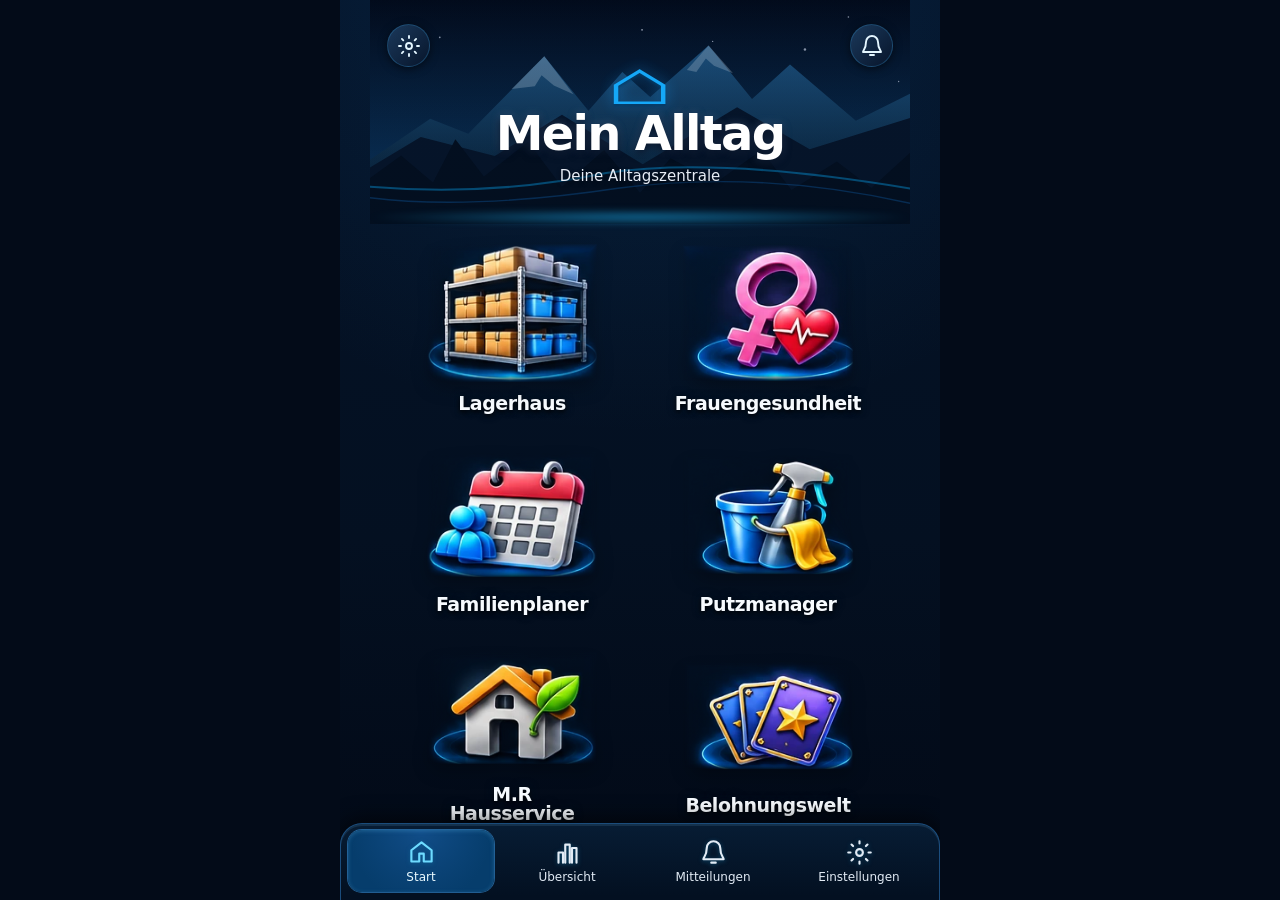
==== index.html @ d2c6068a "BW11 V0.24.8: Premium-Kartenrahmen, Holo-Effekte, Kartenflip, Leistungsschalter, Tests und Word-Chec" ====
<!doctype html>
<html lang="de">
<head>
  <meta charset="utf-8" />
  <meta name="viewport" content="width=device-width,initial-scale=1,viewport-fit=cover" />
  <meta name="theme-color" content="#06182e" />
  <meta name="description" content="Mein Alltag – sechs Bereiche, ein übersichtlicher Ort." />
  <meta name="application-name" content="Mein Alltag" />
  <meta name="apple-mobile-web-app-capable" content="yes" />
  <meta name="apple-mobile-web-app-status-bar-style" content="black-translucent" />
  <meta name="mobile-web-app-capable" content="yes" />
  <link rel="manifest" href="./manifest.webmanifest" />
  <link rel="icon" type="image/png" href="./assets/icons/app-192.png" />
  <link rel="apple-touch-icon" href="./assets/icons/app-192.png" />
  <link rel="stylesheet" href="./assets/styles.css" />
  <link rel="stylesheet" href="./assets/putzmanager.css" />
  <link rel="stylesheet" href="./assets/reward-album.css" />
  <link rel="stylesheet" href="./assets/reward-shop.css" />
  <link rel="stylesheet" href="./assets/reward-economy.css" />
  <link rel="stylesheet" href="./assets/reward-cards.css" />
  <link rel="stylesheet" href="./assets/reward-premium.css" />
  <title>Mein Alltag</title>
</head>
<body>
  <div class="app-shell">
    <header class="topbar">
      <button class="icon-button back-button" type="button" id="backButton" aria-label="Zurück" hidden>
        <svg viewBox="0 0 24 24" fill="none" stroke="currentColor" stroke-width="2.1" stroke-linecap="round"><path d="m15 18-6-6 6-6"/></svg>
      </button>
      <div class="topbar-main">
        <div class="topbar-title" id="appTitle">Mein Alltag</div>
        <div class="topbar-subtitle" id="appSubtitle">STRUKTURIERT. EINFACH. DEIN.</div>
      </div>
      <button class="icon-button" type="button" id="settingsButton" aria-label="Mehr und Einstellungen">
        <svg viewBox="0 0 24 24" fill="none" stroke="currentColor" stroke-width="1.9" stroke-linecap="round" stroke-linejoin="round"><path d="M12 3.1 14 4l1.9-.4 1.9 2.1-.5 1.9.9 2 1.8 1v2.8l-1.8 1-.9 2 .5 1.9-1.9 2.1-1.9-.4-2 .9-2-.9-1.9.4-1.9-2.1.5-1.9-.9-2-1.8-1v-2.8l1.8-1 .9-2-.5-1.9 1.9-2.1L10 4Z"/><circle cx="12" cy="12" r="3"/></svg>
      </button>
    </header>

    <main id="view" tabindex="-1" aria-live="polite"></main>

    <div class="update-banner" id="updateBanner" hidden>
      <span>Neue Version verfügbar</span>
      <button type="button" id="updateButton">Aktualisieren</button>
    </div>
    <nav class="bottom-nav" aria-label="Hauptnavigation">
      <button type="button" class="nav-item" data-route="home" aria-label="Start">
        <svg viewBox="0 0 24 24" fill="none" stroke="currentColor" stroke-width="1.85" stroke-linecap="round" stroke-linejoin="round"><path d="m3 10 9-7 9 7v10a1 1 0 0 1-1 1h-6v-7h-4v7H4a1 1 0 0 1-1-1z"/></svg><span>Start</span>
      </button>
      <button type="button" class="nav-item" data-route="calendar" aria-label="Kalender">
        <svg viewBox="0 0 24 24" fill="none" stroke="currentColor" stroke-width="1.85" stroke-linecap="round" stroke-linejoin="round"><rect x="3" y="5" width="18" height="16" rx="2"/><path d="M7 3v4M17 3v4M3 10h18"/></svg><span>Kalender</span>
      </button>
      <button type="button" class="nav-item" data-route="search" aria-label="Suche">
        <svg viewBox="0 0 24 24" fill="none" stroke="currentColor" stroke-width="1.85" stroke-linecap="round"><circle cx="10.7" cy="10.7" r="7"/><path d="m16 16 5 5"/></svg><span>Suche</span>
      </button>
      <button type="button" class="nav-item" data-route="more" aria-label="Mehr">
        <svg viewBox="0 0 24 24" fill="none" stroke="currentColor" stroke-width="1.9" stroke-linecap="round"><path d="M4 7h16M4 12h16M4 17h16"/></svg><span>Mehr</span>
      </button>
    </nav>
  </div>
  <script type="module" src="./assets/app.js"></script>
</body>
</html>
---- assets/styles.css ----
:root{font-family:Inter,system-ui,-apple-system,BlinkMacSystemFont,"Segoe UI",sans-serif;font-synthesis:none;color:#f7f7fa;background:#070c11;--line:rgba(242,250,255,.12);--gold:#ffc25f;--muted:#aab5c0;color-scheme:dark}
*{box-sizing:border-box}html,body{height:100%;margin:0}body{overscroll-behavior:none;-webkit-tap-highlight-color:transparent;background:radial-gradient(ellipse 110% 52% at 50% 12%,#23303a 0%,#101820 38%,#060a0d 80%)}button,input,textarea{font:inherit}button{cursor:pointer}button:focus-visible,input:focus-visible,textarea:focus-visible{outline:2px solid #ffcc73;outline-offset:3px}[hidden]{display:none!important}.app-shell{width:100%;max-width:600px;margin:0 auto;min-height:100dvh;display:flex;flex-direction:column;position:relative;overflow:hidden;background:radial-gradient(ellipse 87% 40% at 50% 39%,rgba(38,48,57,.22),transparent 86%)}.app-shell:before{content:"";position:absolute;inset:0 0 auto;height:37%;pointer-events:none;background:linear-gradient(180deg,rgba(255,255,255,.028),transparent)}.topbar{z-index:3;min-height:111px;padding:calc(23px + env(safe-area-inset-top)) 18px 10px;display:flex;align-items:flex-start;justify-content:space-between;gap:8px}.topbar-main{text-align:center;flex:1;min-width:0}.topbar-title{font-size:clamp(29px,7.2vw,37px);font-weight:650;letter-spacing:-.8px;line-height:1.22;text-shadow:0 2px 22px rgba(255,255,255,.09)}.topbar-subtitle{font-size:10.5px;letter-spacing:1.95px;font-weight:500;color:#d8dee5;margin-top:5px}.icon-button{flex:none;width:42px;height:42px;display:grid;place-items:center;border:0;color:#f6f8fa;background:transparent;border-radius:14px}.icon-button svg{width:27px;height:27px}.back-button{color:#ffc55a}.topbar:has(.back-button[hidden]) .topbar-main{margin-left:42px}main{position:relative;z-index:1;overflow-y:auto;scrollbar-width:none;flex:1;padding:11px 20px 26px;min-height:0}main::-webkit-scrollbar{display:none}.home-intro{text-align:center;color:#bec8d2;font-size:12px;margin-bottom:18px}.module-grid{display:grid;grid-template-columns:repeat(2,minmax(0,1fr));gap:15px 13px;max-width:510px;margin:0 auto}.module-tile{appearance:none;position:relative;isolation:isolate;min-width:0;min-height:180px;padding:8px 9px 14px;border:1px solid var(--edge);border-radius:24px;overflow:hidden;display:flex;flex-direction:column;align-items:center;justify-content:center;text-align:center;color:white;background:radial-gradient(circle at 50% 20%,var(--shine),transparent 66%),linear-gradient(140deg,var(--bg-1),var(--bg-2) 70%,#070c13);box-shadow:0 14px 20px rgba(0,0,0,.27),inset 0 1px 2px rgba(255,255,255,.25),inset 0 -2px 5px var(--shine),0 0 12px var(--glow);transition:transform .14s ease,filter .14s ease}.module-tile::before{content:"";position:absolute;inset:4px;border-radius:20px;border:1px solid rgba(255,255,255,.085);pointer-events:none}.module-tile::after{content:"";position:absolute;left:15%;right:15%;bottom:-4px;height:11px;border-radius:50%;background:var(--glow);filter:blur(17px);opacity:.7;pointer-events:none}.module-tile:active{transform:scale(.97);filter:brightness(1.12)}.module-tile img{width:min(94px,72%);height:99px;object-fit:contain;filter:drop-shadow(0 8px 9px rgba(0,0,0,.33));margin-bottom:2px;position:relative;z-index:1}.module-tile .tile-title{font-size:clamp(14px,4vw,18px);font-weight:700;letter-spacing:-.35px;line-height:1.2;white-space:nowrap;position:relative;z-index:1}.module-tile .tile-desc{font-size:clamp(10px,2.8vw,12px);color:#dce1ea;white-space:nowrap;margin-top:6px;position:relative;z-index:1}.module-tile.wide{grid-column:1/-1;flex-direction:row;min-height:128px;gap:16px;justify-content:center}.module-tile.wide img{width:115px;height:107px;margin:0}.module-tile.wide .tile-copy{text-align:left}.module-tile.wide .tile-title{font-size:19px}.module-tile.wide .tile-desc{font-size:12px}.module-tile[data-id="lagerhaus"]{--edge:#ab7e43;--shine:#63411788;--bg-1:#28241f;--bg-2:#0a0d12;--glow:#ffaf3699}.module-tile[data-id="frauengesundheit"]{--edge:#a35b90;--shine:#922c7980;--bg-1:#301729;--bg-2:#0b0914;--glow:#f13cbe8c}.module-tile[data-id="familienplaner"]{--edge:#2d99f3;--shine:#0769ca66;--bg-1:#092a49;--bg-2:#061322;--glow:#1193ff90}.module-tile[data-id="putzmanager"]{--edge:#25bf87;--shine:#008b5780;--bg-1:#083e31;--bg-2:#041a16;--glow:#00e68c77}.module-tile[data-id="hausservice"]{--edge:#b17b3a;--shine:#8850187a;--bg-1:#352518;--bg-2:#100f0e;--glow:#fdac3f83}.home-footer{text-align:center;font-size:11px;color:#788797;margin-top:24px;padding-bottom:7px}.bottom-nav{position:relative;z-index:4;flex:none;height:calc(75px + env(safe-area-inset-bottom));padding:8px 8px calc(9px + env(safe-area-inset-bottom));display:grid;grid-template-columns:repeat(4,1fr);border-top:1px solid #3a4147;background:linear-gradient(180deg,rgba(3,6,8,.86),#030609);box-shadow:0 -5px 18px #04070899}.nav-item{color:#dce4e9;border:none;background:transparent;border-radius:14px;display:flex;align-items:center;justify-content:center;flex-direction:column;gap:2px;min-width:0}.nav-item svg{width:25px;height:25px}.nav-item span{font-size:10.7px}.nav-item.active{color:#32e69a}.nav-item.active svg{fill:#32e69a22}.section-heading{margin:2px 0 15px}.eyebrow{font-size:10px;letter-spacing:2px;text-transform:uppercase;color:#e9c288;font-weight:700}.section-heading h1{font-size:26px;line-height:1.1;margin:5px 0 8px;letter-spacing:-.5px}.section-heading p{font-size:13px;line-height:1.6;color:#b0bbc8;margin:0}.glass-card{background:linear-gradient(140deg,rgba(39,48,60,.72),rgba(13,20,26,.88));border:1px solid rgba(255,255,255,.12);box-shadow:0 9px 24px #0003,inset 0 1px #ffffff0d;border-radius:20px;padding:18px;margin-bottom:14px}.glass-card h2{margin:0 0 10px;font-size:17px}.glass-card p{font-size:13px;line-height:1.65;color:#b5c1cc;margin:5px 0 10px}.module-hero{border-radius:24px;padding:14px;display:flex;align-items:center;gap:16px;margin-bottom:18px;border:1px solid var(--color);background:linear-gradient(115deg,var(--tint),#111820)}.module-hero img{width:96px;height:96px;object-fit:contain}.module-hero h1{font-size:22px;margin:0 0 5px}.module-hero p{font-size:12px;color:#d0d9e3;margin:0}.module-hero[data-id="lagerhaus"]{--color:#8f6e38;--tint:#43331a}.module-hero[data-id="frauengesundheit"]{--color:#864977;--tint:#411b39}.module-hero[data-id="familienplaner"]{--color:#217dbf;--tint:#142e48}.module-hero[data-id="putzmanager"]{--color:#1c976e;--tint:#123a2b}.module-hero[data-id="hausservice"]{--color:#95682f;--tint:#3f2c1a}.status-pill{display:inline-flex;color:#bcead6;border:1px solid #316b53;background:#0e3826;padding:6px 10px;border-radius:50px;font-size:11px;margin-bottom:10px}.field-label{display:block;font-size:12px;font-weight:700;margin:10px 0 8px;color:#e2e8ef}.note-input,.search-input{border:1px solid #50606a;background:#111b23;color:#f6f8fa;border-radius:14px;padding:13px 14px;width:100%;font-size:14px;outline:none}.note-input{min-height:108px;resize:vertical}.note-input:focus,.search-input:focus{border-color:#ffcb69}.primary-button,.secondary-button{border-radius:13px;border:1px solid #eab350;background:linear-gradient(130deg,#ffce72,#d08b25);color:#17120a;font-weight:750;padding:12px 17px;min-height:44px}.secondary-button{background:#1e2d37;border-color:#4a6270;color:#e7f2ff}.inline-message{font-size:12px;color:#9fe4b7;margin-left:10px}.module-privacy{color:#9eb3c5;font-size:12px;line-height:1.6}.row-link{width:100%;border:1px solid #35434d;background:#18232e;border-radius:15px;color:#edf2f8;padding:15px;text-align:left;display:flex;justify-content:space-between;align-items:center;min-height:53px;margin:9px 0;font-size:14px}.row-link span:last-child{color:#e7bd6a}.empty-state{text-align:center;color:#aab6c2;font-size:13px;padding:18px 5px}.calendar-head{display:flex;align-items:center;justify-content:space-between;gap:10px;margin-bottom:15px}.calendar-head h2{font-size:18px;margin:0;text-align:center}.calendar-head button{border:1px solid #57626a;border-radius:11px;color:white;background:#15212a;min-width:45px;min-height:43px;font-size:24px}.calendar-grid{display:grid;grid-template-columns:repeat(7,1fr);gap:5px}.day-label,.day-cell{text-align:center;display:flex;align-items:center;justify-content:center;font-size:12px}.day-label{height:28px;color:#c4a878}.day-cell{height:40px;border:1px solid #ffffff0a;background:#ffffff05;border-radius:9px;color:#d7e0e8}.day-cell.today{border:1px solid #ffca5f;color:#ffca5f;background:#ffca5f22;font-weight:750}.day-cell.other{opacity:.25}.search-results .row-link{gap:9px}.search-results .search-icon{font-size:23px}.storage-line{display:flex;gap:10px;justify-content:space-between;font-size:12px;border-bottom:1px solid #ffffff14;padding:11px 0;color:#b7c3cf}.storage-line strong{color:#dff3e9}.update-banner{position:relative;z-index:5;display:flex;align-items:center;justify-content:space-between;background:#283e34;padding:12px 18px;border-top:1px solid #2d6c48;font-size:12px}.update-banner button{background:#b1e9c2;color:#092214;border:0;border-radius:10px;padding:9px 12px;font-weight:700}@media(min-width:530px){.module-tile{min-height:205px}.module-tile img{width:115px;height:120px}.module-tile.wide{min-height:138px}.home-intro{font-size:13px}}@media(max-width:370px){main{padding:7px 13px 18px}.module-grid{gap:11px}.module-tile{min-height:163px;border-radius:20px;padding:8px 4px}.module-tile img{height:86px;width:86px}.module-tile .tile-title{font-size:13px}.module-tile .tile-desc{font-size:9px}.module-tile.wide{min-height:117px}.module-tile.wide img{width:95px;height:91px}.module-tile.wide .tile-title{font-size:17px}}

/* V0.0.2: small install action below the unchanged five-module grid */
.install-link{background:transparent;border:1px solid rgba(255,194,95,.4);color:#ffcc7b;padding:10px 18px;border-radius:14px;min-height:44px;margin:0 auto 13px;display:block;font-size:13px;font-weight:700}
.install-link:disabled{opacity:.65}
.install-help{line-height:1.5;font-size:12px;color:#ccd7df;text-align:left;margin:9px 0 15px;white-space:normal}
.home-footer .install-help:empty,.glass-card .install-help:empty{display:none}

/* Lagerhaus U01 – scoped room creation, touch-friendly workspace */
.lager-heading{margin:1px 0 16px}.lager-heading h1{margin:7px 0 6px;font-size:27px;line-height:1.16}.lager-heading p,.lager-hint{font-size:12px;color:#b2c2ce;line-height:1.6}.lager-heading p{margin:0}.lager-toolbar{display:flex;gap:9px;flex-wrap:wrap;margin:12px 0}.lager-status{font-size:12px;line-height:1.5;color:#b4d7c9;min-height:17px;margin:12px 0}.lager-stat-row{display:grid;grid-template-columns:repeat(2,1fr);gap:11px;margin:15px 0}.lager-stat-row>div{padding:12px 15px;border-radius:14px;border:1px solid #ffffff22;background:#19252e;display:flex;align-items:center;justify-content:space-between;gap:10px}.lager-stat-row strong{font-size:24px;color:#ffce76}.lager-stat-row span{font-size:12px;color:#bcc9d1}.lager-rooms{display:grid;grid-template-columns:1fr;gap:13px}.lager-room-card{display:block;text-decoration:none;color:inherit;overflow:hidden;border-radius:20px;border:1px solid #9d805566;background:linear-gradient(130deg,#2b3740,#111b23);box-shadow:0 12px 18px #0003}.lager-room-illustration{height:202px;overflow:hidden;background:radial-gradient(circle at 50% 20%,#3b5360,#111b23 76%)}.lager-room-illustration .lager-room-svg{height:100%;width:100%;max-width:100%;display:block}.lager-room-card-caption{display:flex;justify-content:space-between;align-items:center;padding:11px 15px 13px}.lager-room-card-caption strong{font-size:15px}.lager-room-card-caption small{display:block;color:#b1c0cb;font-size:11px;margin-top:4px}.lager-room-card-caption>span{font-size:28px;color:#ffc977}.lager-empty{text-align:center}.lager-form{padding:17px;margin:16px 0;border:1px solid #8e725044;border-radius:20px;background:#1a2832}.lager-form h2{margin:0 0 13px;font-size:19px}.lager-form label,.lager-chooser label{display:block;font-size:12px;font-weight:700;color:#e9edf1;margin:12px 0 7px}.lager-form input,.lager-form select,.lager-chooser select{width:100%;color:#fafcff;background:#0e1b24;border:1px solid #536675;border-radius:12px;padding:12px;font-size:14px;min-height:45px}.lager-dims{display:grid;grid-template-columns:repeat(3,minmax(0,1fr));gap:9px}.lager-dims label{font-size:11px}.lager-dims input{padding:10px 7px}.lager-actions{display:flex;align-items:center;flex-wrap:wrap;gap:9px;margin:12px 0}.lager-actions>*{flex:0 1 auto}.lager-actions a{margin-right:auto}.lager-text-link{color:#f6c979;display:inline-block;font-weight:700;text-decoration:none;min-height:40px;align-content:center;font-size:13px}.lager-stage{border:1px solid #64768477;border-radius:18px;overflow:hidden;background:radial-gradient(circle at 50% 10%,#233e50,#07131d);touch-action:pan-y}.lager-room-svg{width:100%;display:block;max-width:650px;margin:auto}.lager-room-svg .room-object--selected polygon{filter:drop-shadow(0 0 4px #ffb942)}.lager-chooser{margin:15px 0;padding:14px;background:#17242e;border:1px solid #435763;border-radius:16px}.lager-chooser .lager-actions{margin:5px 0 0;flex-wrap:nowrap}.lager-chooser select{min-width:0;flex:1}.lager-chooser button{white-space:nowrap;padding-inline:10px}.lager-editor{border:1px solid #ad8b4d77;background:#192732;padding:14px;border-radius:16px}.lager-editor>strong{font-size:15px}.lager-nudge{display:grid;grid-template-columns:repeat(4,minmax(0,1fr));gap:8px;margin-top:13px}.lager-nudge button{border:1px solid #5f7989;border-radius:12px;background:#263844;color:#fce2af;min-height:49px;font-size:23px}.lager-delete{border-color:#b06967;color:#f3c4c4}.lager-room-footer{padding:15px 0 5px;border-top:1px solid #ffffff22;margin-top:21px}.lager-room-footer p{color:#a9bbc9;font-size:12px;line-height:1.6}button:disabled{opacity:.55;cursor:default}
@media(min-width:530px){.lager-rooms{grid-template-columns:1fr 1fr}.lager-room-illustration{height:166px}}@media(max-width:370px){.lager-chooser .lager-actions{flex-wrap:wrap}.lager-chooser .lager-actions>*{flex:1 1 100%}.lager-dims{gap:4px}.lager-form{padding:12px}}

/* Lagerhaus L02 – extensible furniture catalogue, responsive variant controls */
.lager-chooser h2,.lager-editor h2{margin:0 0 10px;color:#ffdb94;font-size:17px}
.lager-chooser input,.lager-editor input,.lager-editor select,.lager-variant-grid select{width:100%;color:#fafcff;background:#0e1b24;border:1px solid #536675;border-radius:12px;padding:12px;font-size:14px;min-height:45px}
.lager-variant-grid{display:grid;grid-template-columns:repeat(2,minmax(0,1fr));gap:12px}.lager-variant-grid label{min-width:0;font-size:12px;color:#e9edf1;font-weight:700}.lager-variant-grid label select{display:block;margin-top:7px}
.lager-catalog-info{font-size:12px;line-height:1.5;color:#b9dacc;background:#11252a;border-radius:10px;padding:11px;margin:12px 0}
.lager-chooser>.primary-button{width:100%;min-height:49px}
.lager-editor>button{min-height:45px;margin:10px 0}
@media(max-width:350px){.lager-variant-grid{grid-template-columns:1fr}}

/* L03 touch drag, collision hints and precision-grid controls */
.lager-room-svg .room-object{touch-action:none;user-select:none;-webkit-user-select:none;cursor:grab;outline:none}
.lager-room-svg .room-object:active{cursor:grabbing}
.lager-room-svg .room-object:focus-visible polygon{stroke:#ffd487;stroke-width:3}
.lager-room-svg .room-object--invalid{opacity:.70;filter:drop-shadow(0 0 6px #ff5656)}
.lager-room-svg .room-object--invalid polygon{stroke:#ff5656;stroke-width:3}
.lager-stage-tools{display:flex;justify-content:space-between;align-items:center;gap:10px;flex-wrap:wrap;padding:9px 3px}
.lager-stage-tools span,.lager-drag-status{color:#b4c7d4;font-size:12px;line-height:1.5}
.lager-stage-buttons{display:flex;gap:8px;flex-wrap:wrap}
.lager-stage-buttons button{font-size:12px;min-height:42px;padding:9px 12px}
.lager-drag-status{margin:0 0 12px;min-height:19px}
@media(max-width:370px){.lager-stage-buttons{width:100%}.lager-stage-buttons button{flex:1}}

/* L04 – layered storage structure, stable codes and finger-friendly compartment cards */
.lager-area-form,.lager-area-group,.lager-compartments{border:1px solid #64778877;background:linear-gradient(150deg,#1c2b37,#0c151e);padding:15px;border-radius:19px;margin:14px 0;box-shadow:0 8px 19px #0003}
.lager-area-form label,.lager-comp-form label,.lager-comp-card label,.lager-move-label{display:block;color:#dbe5ee;font-size:12px;font-weight:700;margin:0 0 8px}
.lager-area-add{display:flex;align-items:center;gap:9px;margin-top:8px}
.lager-area-add input,.lager-comp-form input,.lager-comp-form select,.lager-comp-card input,.lager-comp-card select,.lager-move-label select{color:#fafcff;background:#0b1a25;border:1px solid #617584;border-radius:12px;padding:12px;min-height:46px;width:100%;font-size:14px}
.lager-area-add input{flex:1;min-width:0}.lager-area-add button{min-height:46px;white-space:nowrap;padding:10px 13px}
.lager-area-heading{display:flex;align-items:flex-start;justify-content:space-between;gap:10px;flex-wrap:wrap}
.lager-area-heading h2{font-size:19px;line-height:1.3;color:#ffd793;margin:3px 0}.lager-area-heading p{font-size:12px;color:#b4c3d0;margin:0 0 14px}
.lager-area-controls{display:flex;gap:7px;flex-wrap:wrap}.lager-area-controls button{font-size:11px;min-height:40px;padding:8px}
.lager-identifier{font-weight:800;letter-spacing:.7px;font-size:11px;color:#ffe0a2;background:#8a65252d;border:1px solid #f2cb7d50;padding:3px 7px;border-radius:7px;display:inline-block;margin:2px 5px 4px 0}
.lager-area-group .lager-rooms{margin-top:5px}.lager-area-group .lager-room-card{min-width:0}
.lager-compartments h2{font-size:18px;margin:0;color:#ffdb94}.lager-comp-title{display:flex;align-items:center;justify-content:space-between;gap:7px;margin-bottom:10px}
.lager-comp-card{border:1px solid #516877;background:#132631;border-radius:14px;padding:12px;margin:10px 0}
.lager-comp-header{display:flex;align-items:center;gap:8px;flex-wrap:wrap;margin-bottom:10px}.lager-comp-header strong{font-size:14px;color:#f6fafc;overflow-wrap:anywhere}.lager-comp-header span:last-child{color:#a8becc;font-size:11px}
.lager-comp-card label{margin:8px 0}.lager-comp-card input,.lager-comp-card select{margin-top:6px}
.lager-comp-actions{display:flex;flex-wrap:wrap;gap:8px}.lager-comp-actions button{min-height:42px;flex:1}.lager-comp-card>button{min-height:44px;width:100%;margin-top:8px}
.lager-comp-form{border-top:1px solid #65768870;margin-top:15px;padding-top:14px;display:grid;gap:9px}.lager-comp-form .primary-button{min-height:48px}
#lagerCreateDefaults{min-height:44px;width:100%;margin-top:10px}.lager-move-label{margin:13px 0}.lager-move-label select{display:block;margin-top:7px}.lager-editor #lagerMoveFurniture{min-height:44px;width:100%}
@media(max-width:395px){.lager-area-heading{flex-direction:column}.lager-area-add{flex-direction:column;align-items:stretch}.lager-area-add input,.lager-area-add button{width:100%}.lager-comp-actions{flex-direction:column}}

/* L05 – durable articles with touch targets, readable cards and offline forms */
.lager-article-link{display:inline-flex;align-items:center;justify-content:center;text-decoration:none;min-height:44px;padding:11px 15px;border-radius:12px}
.lager-item-head{display:flex;justify-content:space-between;align-items:center;gap:12px;margin:14px 0;flex-wrap:wrap;padding:14px;border:1px solid #56748769;border-radius:16px;background:#1b2b37}
.lager-item-head strong{font-size:24px;color:#f1cf89}.lager-item-head button{min-height:48px}
.lager-item-form,.lager-item-card{border:1px solid #63778d77;background:linear-gradient(145deg,#1c303d,#0b1621);border-radius:17px;padding:15px;margin:13px 0;box-shadow:0 7px 20px #0004}
.lager-item-form-title{display:flex;justify-content:space-between;align-items:center;gap:8px;flex-wrap:wrap}.lager-item-form h2{color:#ffda93;font-size:19px;margin:6px 0 15px}.lager-item-form-title button{min-height:42px}
.lager-item-form label,.lager-item-search-label{display:block;font-size:12px;font-weight:700;color:#dfe9f1;margin:9px 0}
.lager-item-form label input,.lager-item-form label select,.lager-item-form label textarea,.lager-item-search{display:block;width:100%;padding:12px;min-height:46px;border-radius:11px;border:1px solid #728699;background:#071824;color:#fbfcff;font-size:15px;margin-top:6px}
.lager-item-form label textarea{resize:vertical;min-height:90px}.lager-item-form>.primary-button{width:100%;min-height:50px;margin-top:16px}
.lager-item-grid{display:grid;grid-template-columns:1fr 1fr;gap:12px}.lager-photo-placeholder{background:#0a1c29;border:1px dashed #657d90;border-radius:12px;padding:15px;color:#a1b6c5;font-size:12px;display:flex;gap:10px;align-items:center;margin-top:12px}.lager-photo-placeholder:first-letter{font-size:24px}
.lager-item-card h3{font-size:18px;color:#f8fafc;margin:10px 0;overflow-wrap:anywhere}.lager-item-card-top{display:flex;justify-content:space-between;align-items:center;gap:9px}.lager-item-type{font-size:12px;color:#a5c6d9}.lager-item-path{font-size:12px;color:#bad0dc;overflow-wrap:anywhere}.lager-item-facts{display:flex;gap:8px;flex-wrap:wrap}.lager-item-facts span{border:1px solid #586e7b;background:#223743;border-radius:8px;padding:6px 8px;font-size:12px}.lager-item-extra,.lager-item-note{overflow-wrap:anywhere;color:#afc2cf;font-size:12px;margin:12px 0}.lager-item-note{white-space:pre-wrap}.lager-item-actions{display:flex;gap:9px;margin-top:13px}.lager-item-actions button{flex:1;min-height:45px}.lager-item-alert{color:#ffcd8a;font-size:12px}.lager-item-search-label{margin-top:18px}.lager-item-search{margin-bottom:12px}
@media(max-width:385px){.lager-item-grid{grid-template-columns:1fr}.lager-item-actions{flex-direction:column}}

/* L06: mobile article templates and optional type-dependent detail fields */
.lager-item-quick-tip{font-size:.81rem;color:#a9c7d4;margin:0 0 13px;line-height:1.45}
.lager-item-details{margin:15px 0;border:1px solid rgba(156,187,216,.22);border-radius:13px;background:rgba(10,22,32,.42);overflow:hidden}
.lager-item-details summary{padding:15px 14px;cursor:pointer;font-weight:650;color:#e4f2f7;min-height:47px;touch-action:manipulation;list-style-position:inside}
.lager-item-details[open] summary{border-bottom:1px solid rgba(156,187,216,.17)}
.lager-item-details-body{padding:14px;display:grid;gap:13px}
.lager-item-details-body label{display:grid;gap:6px}
.lager-item-props-caption{font-size:.8rem;color:#83cde0;margin:8px 0}
.lager-optional{font-size:.78rem;color:#9faeba;font-weight:400}
.lager-item-properties-list{display:grid;grid-template-columns:repeat(auto-fit,minmax(130px,1fr));gap:5px 15px;border-top:1px solid rgba(185,210,236,.15);padding-top:10px;margin:10px 0}
.lager-item-properties-list>div{min-width:0}.lager-item-properties-list dt{font-size:.73rem;color:#90a5b3}.lager-item-properties-list dd{margin:0;overflow-wrap:anywhere;font-size:.87rem}
@media(max-width:360px){.lager-item-form .lager-item-grid{grid-template-columns:1fr}}

/* L07 – Lagerbestand und Touch-Buchungen */
.lager-stock-form{padding:17px;margin:13px 0 19px;border:1px solid rgba(99,194,233,.5);border-radius:17px;background:linear-gradient(150deg,#13313e,#0a1825);box-shadow:0 8px 25px #0005}
.lager-stock-form h2{font-size:18px;margin:0;color:#dbedff}.lager-stock-form .lager-item-form-title{display:flex;gap:10px;align-items:flex-start;justify-content:space-between}
.lager-stock-form label{display:block;font-weight:650;font-size:13px;color:#d5eafa;margin:12px 0}
.lager-stock-form input,.lager-stock-form select{display:block;width:100%;min-height:50px;margin-top:7px;padding:10px;border:1px solid #6b879c;background:#0a1e2c;color:#fff;border-radius:11px;font-size:15px}
.lager-stock-form .primary-button{width:100%;min-height:50px;margin-top:11px}
.lager-stock-modes,.lager-stock-actions{display:grid;grid-template-columns:repeat(3,minmax(0,1fr));gap:6px;margin-top:12px}
.lager-stock-modes button,.lager-stock-actions button{min-height:45px;padding:8px 3px;font-size:12px;overflow-wrap:anywhere}
.lager-stock-modes .is-stock-active{border-color:#e2b861;color:#ffdf92;background:#364034}
.lager-stock-help{font-size:12px;color:#a5becc;line-height:1.5}
.lager-stock-total{color:#bed1df;font-size:14px}.lager-stock-total strong{color:#f8e2ad}
.lager-stock-positions{margin-top:11px;border-top:1px solid #49606d66;border-bottom:1px solid #49606d66}
.lager-stock-positions>div{display:flex;gap:12px;justify-content:space-between;padding:9px 1px;border-bottom:1px solid #49606d33;min-width:0;font-size:12px;color:#b8d5e4}
.lager-stock-positions>div span{overflow-wrap:anywhere}.lager-stock-positions>div strong{white-space:nowrap;color:#eaf8fb}
.lager-stock-empty{color:#a7bbc8;font-size:12px}.lager-stock-warning{color:#ffdb83;background:#4639214a;border:1px solid #bc8e4d8c;padding:8px 11px;border-radius:8px;font-size:12px}
@media(max-width:390px){.lager-stock-actions{grid-template-columns:1fr 1fr}.lager-stock-modes{grid-template-columns:1fr}}
.lager-stock-history{margin-top:14px;border-top:1px solid #65849477;padding-top:10px;color:#d4e4ea;font-size:12px}
.lager-stock-history>div{display:flex;justify-content:space-between;gap:8px;margin-top:9px;color:#a8c3ce}
.lager-stock-history>div span:last-child{white-space:nowrap;color:#f8e6b3}
/* L08 – individuelle Gebinde und Geräte, touchfreundliche Karten */
.lager-tracking-panel{margin:1rem 0;padding:1rem;border:1px solid rgba(68,203,169,.36);border-radius:18px;background:linear-gradient(140deg,rgba(15,36,40,.97),rgba(12,18,30,.98));}
.lager-tracking-panel h2{font-size:1.18rem;margin:0}
.lager-tracking-panel h3{font-size:1.03rem;margin:.4rem 0}
.lager-tracking-panel .lager-item-form{margin:1rem 0;padding:1rem;border:1px solid rgba(145,171,184,.24);border-radius:14px;}
.lager-track-overview{display:flex;gap:.6rem;flex-wrap:wrap;margin:.9rem 0}
.lager-track-overview span{background:rgba(100,156,180,.13);border:1px solid rgba(137,179,191,.23);padding:.6rem .75rem;border-radius:12px}
.lager-track-list{display:grid;gap:.8rem;margin:1rem 0}
.lager-track-list article{padding:.85rem;border-radius:14px;border:1px solid rgba(122,170,190,.24);background:rgba(0,0,0,.18)}
.lager-track-list article p{margin:.4rem 0 .8rem;line-height:1.5;overflow-wrap:anywhere}
.lager-track-list .lager-item-actions{display:flex;gap:.5rem;flex-wrap:wrap}
.lager-track-list .secondary-button,.lager-track-main-button{min-height:44px}
.lager-track-status{display:inline-block;padding:.22rem .45rem;margin-left:.3rem;border-radius:9px;background:rgba(40,167,132,.16);color:#a8f1d0;font-size:.85em}
.lager-track-main-button{width:100%;margin:.7rem 0}
/* L09 – large-touch compartment navigator synchronized with schematic 3D room */
.lager-fach-pin{cursor:pointer;outline:none;touch-action:manipulation}
.lager-fach-pin:focus-visible circle{stroke:#ffdf9a;stroke-width:4}
.lager-fach-overview{border:1px solid rgba(96,192,216,.37);border-radius:18px;padding:16px;margin:18px 0;background:linear-gradient(155deg,#142d38,#091a26);box-shadow:0 6px 18px #0005}
.lager-fach-overview h2{margin:0;font-size:19px;color:#f5d8a3}
.lager-fach-search-label,.lager-fach-booking label{display:block;margin:13px 0 5px;color:#dcebf5;font-size:13px;font-weight:650}
.lager-fach-search,.lager-fach-booking input,.lager-fach-booking select{display:block;width:100%;min-height:48px;border:1px solid #678699;border-radius:11px;background:#081a26;color:#f7fbff;padding:10px;font-size:15px;margin:6px 0}
.lager-fach-list{display:grid;grid-template-columns:repeat(auto-fit,minmax(230px,1fr));gap:10px;margin:12px 0}
.lager-fach-card{display:flex;flex-direction:column;align-items:stretch;text-align:left;gap:6px;padding:14px;min-height:76px;background:#19333e;border:1px solid #5c8597;border-radius:14px;color:#f4fbff;overflow-wrap:anywhere;touch-action:manipulation}
.lager-fach-card[hidden]{display:none!important}
.lager-fach-card.is-selected{border:2px solid #f1c776;background:#283a3d}
.lager-fach-card:focus-visible{outline:3px solid #f1c776}
.lager-fach-card-top{display:flex;justify-content:space-between;gap:8px;flex-wrap:wrap;align-items:center}
.lager-fach-card small{color:#b2cada;font-size:12px}.lager-fach-articles{color:#e7d3ab;font-size:12px;line-height:1.55}
.lager-fach-booking{border-top:1px solid #668b9c;margin-top:15px;padding-top:14px}
.lager-fach-booking h3{font-size:17px;margin:0;color:#f5d8a3}
.lager-fach-booking button{min-height:49px;width:100%;margin:12px 0 3px}
.lager-fach-booking label[hidden]{display:none}
@media(max-width:430px){.lager-fach-list{grid-template-columns:1fr}.lager-fach-overview{padding:12px}}
/* L10 · Local photo archive */
.lager-photo-head-actions{display:flex;gap:9px;flex-wrap:wrap}.lager-photo-head-actions button{min-height:48px}
.lager-item-cover{width:100%;height:165px;object-fit:cover;display:block;border-radius:12px;border:1px solid rgba(179,202,224,.28);margin-bottom:14px}
.lager-photo-panel{margin:14px 0 22px;border:1px solid #7187a28a;background:linear-gradient(145deg,#20374a,#0a1927);border-radius:19px;padding:clamp(12px,3vw,20px);box-shadow:0 9px 30px #0006}
.lager-photo-panel h2{color:#ffdc9d;font-size:21px;margin:5px 0}.lager-photo-panel h3{color:#dbeefb;margin:15px 0 9px;font-size:16px}
.lager-photo-panel label{display:block;font-size:12px;font-weight:650;color:#dbe7f5;margin:8px 0}
.lager-photo-panel select,.lager-photo-panel input:not([type=file]):not([type=checkbox]){width:100%;min-height:45px;background:#0b1d2b;border:1px solid #6c8599;color:white;border-radius:11px;padding:10px;margin-top:5px}
.lager-photo-notice{font-size:12px;color:#a6c2d3;line-height:1.5;margin:10px 0}
.lager-photo-add{border:1px solid #486c806b;border-radius:13px;background:#0b19289e;padding:12px;margin:12px 0}
.lager-photo-inputs{display:flex;flex-wrap:wrap;gap:10px}.lager-photo-inputs label{min-height:50px;display:inline-flex;align-items:center;justify-content:center;cursor:pointer;margin:4px 0 10px;flex:1 1 155px;position:relative;text-align:center}
.lager-photo-inputs input[type=file]{position:absolute;width:1px;height:1px;opacity:0;pointer-events:none}
.lager-photo-quality{display:flex!important;align-items:center;gap:10px;min-height:44px;font-size:13px!important}.lager-photo-quality input{width:20px;height:20px;accent-color:#e7b86d}
.lager-photo-grid{display:grid;grid-template-columns:repeat(auto-fit,minmax(min(100%,235px),1fr));gap:13px;margin:13px 0}
.lager-photo-tile{background:#0b1c29;border:1px solid #647e9180;border-radius:14px;overflow:hidden;min-width:0}
.lager-photo-preview{background:#071721;display:block;width:100%;border:0;padding:0;cursor:zoom-in;min-height:120px}
.lager-photo-preview img{display:block;width:100%;height:180px;object-fit:contain}
.lager-photo-details{padding:11px}.lager-photo-details small{display:block;color:#adc2d2;font-size:11px;margin:4px 0}.lager-photo-main{display:inline-block;color:#f5d083;font-weight:750;font-size:12px}
.lager-photo-buttons{display:flex;flex-wrap:wrap;gap:7px;margin-top:10px}.lager-photo-buttons button{flex:1 1 85px;min-height:43px;font-size:12px;padding:8px}
.lager-photo-dialog{background:#071723;color:#eef7ff;border:1px solid #8eacbc;border-radius:14px;padding:12px;max-width:min(94vw,1000px);max-height:92vh}
.lager-photo-dialog::backdrop{background:#010812ee}.lager-photo-dialog img{display:block;max-width:100%;max-height:75vh;object-fit:contain;margin:8px auto}.lager-photo-dialog p{font-size:12px}
@media(max-width:390px){.lager-photo-head-actions{width:100%}.lager-photo-head-actions button{flex:1}.lager-item-actions{flex-wrap:wrap}.lager-item-actions button{flex:1 1 115px}}

/* L11: Foto-Historie und 2-Bild-Vergleich, touchfreundlich und ohne horizontales Scrollen. */
.lager-photo-history,.lager-photo-compare{margin:15px 0;background:#091b29ad;border:1px solid #607f9277;border-radius:14px;padding:12px}
.lager-photo-filters{display:grid;grid-template-columns:repeat(2,minmax(0,1fr));gap:7px 13px}
.lager-photo-history input[type=search]{width:100%;min-height:45px}
.lager-photo-stage{display:inline-block;margin:4px 0 4px 8px;padding:4px 8px;background:#32546c;border:1px solid #53788b;border-radius:18px;color:#f8f6ed;font-size:11px;font-weight:700}
.lager-compare-dialog{width:min(96vw,1100px)}
.lager-compare-images{display:grid;grid-template-columns:repeat(2,minmax(0,1fr));gap:12px;align-items:start}
.lager-compare-images figure{margin:0;min-width:0;background:#102536;border:1px solid #4d7084;border-radius:12px;padding:8px}
.lager-compare-images img{width:100%;height:min(55vh,550px);object-fit:contain;display:block}
.lager-compare-images figcaption{padding:9px 4px;color:#e4edf4;font-size:12px;overflow-wrap:anywhere}
@media(max-width:560px){.lager-photo-filters{grid-template-columns:minmax(0,1fr)}.lager-compare-images{grid-template-columns:minmax(0,1fr)}.lager-compare-images img{height:min(36vh,310px)}}

/* L12 – larger isometric stock view, touch controls, real shelf inventory */
.lager-stage{height:clamp(380px,112vw,580px);position:relative;touch-action:none;isolation:isolate}
.lager-stage-viewport{height:100%;width:100%;display:flex;align-items:center;justify-content:center;overflow:hidden}
.lager-stage-viewport>.lager-room-svg{width:100%;height:100%;max-width:none;transform:translate(var(--lager-offset-x,0px),var(--lager-offset-y,0px)) scale(var(--lager-zoom,1));transform-origin:50% 50%;transition:none;overflow:visible}
.lager-stage--fullscreen{position:fixed;inset:0;z-index:1000;border-radius:0;height:100dvh;width:100vw;background:#091820;touch-action:none}
.lager-stage--fullscreen .lager-stage-viewport{height:100%;width:100%}
.lager-stage--fullscreen:after{content:'Vollbild: zum Schließen die Zurück-Taste oder „Schließen“ unter dem Raum verwenden';font-size:11px;color:#e4d5af;position:absolute;bottom:16px;left:10px;right:10px;text-align:center;pointer-events:none;text-shadow:0 2px 4px #000}
.lager-stage--fullscreen~.lager-stage-tools{position:fixed;z-index:1001;top:10px;right:10px;width:auto;background:#132633ef;border-radius:14px;padding:7px;max-width:calc(100% - 20px)}
.lager-stage--fullscreen~.lager-stage-tools>span{display:none}
.lager-stage-buttons{align-items:center}
.lager-stage-buttons button{min-width:42px}
.lager-stock-cube{pointer-events:none}
.lager-shelf-panel,.lager-unassigned{margin:16px 0;padding:14px;border-radius:18px;border:1px solid #6a91a7;background:linear-gradient(142deg,#1f3847,#0d1d29);box-shadow:0 9px 25px #0005}
.lager-shelf-head{display:flex;align-items:flex-start;justify-content:space-between;gap:12px}.lager-shelf-head h2{font-size:20px;margin:5px 0}.lager-shelf-head small{font-size:11px;color:#b1cbd8}.lager-shelf-head button{min-height:43px;white-space:nowrap}
.lager-shelf-group{margin-top:16px;border-top:1px solid #ffffff22;padding-top:11px}.lager-shelf-group h3{font-size:15px;color:#edcf8c;margin:0 0 10px}
.lager-shelf-line,.lager-unassigned-line{display:flex;align-items:flex-start;gap:12px;background:#0c1c27;border:1px solid #5c768355;border-radius:12px;padding:11px;margin:8px 0;min-width:0}
.lager-shelf-line>div,.lager-unassigned-line>div{min-width:0;flex:1}.lager-shelf-line strong,.lager-unassigned-line strong{font-size:14px;display:block;overflow-wrap:anywhere}.lager-shelf-line small,.lager-unassigned-line small{font-size:12px;display:block;color:#bbcbd7;line-height:1.6}
.lager-shelf-photo{width:62px;height:62px;object-fit:cover;border:1px solid #63818c;border-radius:11px;flex-shrink:0}.lager-shelf-photo--symbol{display:grid;place-items:center;background:#294553;font-size:30px;color:#f6cf87}
.lager-shelf-link{display:inline-block;margin-top:7px;color:#ffdb92;text-decoration:underline;text-underline-offset:3px;font-size:12px}.lager-shelf-manage{display:inline-flex;min-height:44px;align-items:center;margin-top:14px;text-decoration:none}
.lager-unassigned h2{font-size:18px;color:#ffcf82}.lager-quick-assign{margin-top:16px;border-top:1px solid #4d7383;padding-top:8px}.lager-quick-assign h3{font-size:14px}.lager-quick-assign label{display:block;font-size:12px;margin:8px 0;color:#b9d1db}.lager-quick-assign input,.lager-quick-assign select{display:block;width:100%;min-height:46px;border:1px solid #6d8996;border-radius:11px;background:#0e202c;color:white;padding:9px;font-size:14px;margin-top:5px}
@media(max-width:410px){.lager-stage-buttons{width:100%;gap:5px}.lager-stage-buttons button{flex:1;min-width:39px;padding:9px 7px;font-size:11px}.lager-shelf-head{flex-wrap:wrap}}

/* H01–H04 – isolated room gestures, enlarged shelf, consumable units */
.lager-stage,.lager-stage-viewport,.lager-stage-viewport>.lager-room-svg{touch-action:none;overscroll-behavior:contain}
.lager-stage-viewport{user-select:none;-webkit-user-select:none}
.lager-shelf-modal{position:fixed;inset:0;z-index:1100;margin:0;padding:12px 11px calc(18px + env(safe-area-inset-bottom,0px));height:100dvh;overflow-y:auto;overscroll-behavior:contain;border:0;border-radius:0;background:#09151eeF;backdrop-filter:blur(8px);box-sizing:border-box}
.lager-shelf-inner{max-width:740px;margin:0 auto;padding:8px 3px 30px}
.lager-shelf-modal>.lager-shelf-inner>h3{font-size:18px;margin:20px 0 10px;color:#e5d09e}
.lager-shelf-modal .lager-shelf-head{position:sticky;top:-12px;z-index:2;background:#0b202cf2;border-bottom:1px solid #ffffff25;padding:10px 6px 12px;border-radius:12px}
.lager-shelf-modal:focus{outline:none}
.lager-focus-3d{margin:18px auto;padding:18px 18px 24px;border:1px solid #456d79;border-radius:20px;background:radial-gradient(ellipse at top,#345567 0%,#142b38 58%,#07151e 100%);min-height:260px;box-shadow:inset 0 0 24px #0014}
.lager-focus-top{font-size:15px;letter-spacing:.09em;color:#f2d594;text-align:center;margin-bottom:12px}
.lager-focus-rack{max-width:470px;margin:auto;padding:7px 12px 6px;border-left:10px solid #78979f;border-right:10px solid #78979f;transform:perspective(1000px) rotateY(-7deg);transform-origin:center center;box-shadow:8px 9px 15px #0005}
.lager-focus-tier{min-height:76px;display:flex;flex-direction:column;justify-content:flex-end}
.lager-focus-objects{display:flex;gap:8px;align-items:end;flex-wrap:wrap;padding:7px 6px 4px;min-height:52px}
.lager-focus-box{min-width:86px;max-width:120px;min-height:45px;box-sizing:border-box;flex:0 1 auto;padding:6px 6px 5px;border:1px solid #bceae8;background:linear-gradient(135deg,#83ccbd,#328477);border-radius:5px 5px 1px 1px;box-shadow:3px 4px 0 #1e555e,6px 7px 8px #0006;color:#0b2227;text-align:center;overflow-wrap:anywhere}
.lager-focus-box>b{display:block;font-size:13px}.lager-focus-box span{display:block;font-size:11px;font-weight:700;line-height:1.2}.lager-focus-box small{display:block;font-size:10px;line-height:1.3}
.lager-focus-plank{background:linear-gradient(#8dbbc0,#467785);box-shadow:0 8px 1px #16333b;border:1px solid #e4f2e966;min-height:18px;padding:2px 7px;color:#102831;font-weight:700;font-size:11px;text-shadow:0 1px #d5eded}
.lager-focus-empty{font-size:12px;color:#acbfc7}
.lager-pair-summary{padding:11px 12px;background:#22453e;border:1px solid #6da68d;border-radius:10px;font-size:13px}
.lager-quick-pair{display:flex;align-items:end;flex-wrap:wrap;gap:8px}.lager-quick-pair>label{flex:1;min-width:100px}
.lager-quick-pair button{min-height:42px;padding:9px;border:1px solid #7aafa7;color:#eaffee;background:#22483f;border-radius:11px;cursor:pointer}
.lager-room-card .lager-room-illustration [data-furniture]{cursor:pointer}
.lager-room-card .lager-room-illustration [data-furniture]:hover{filter:drop-shadow(0 0 5px #eac878)}


/* L12-HF02 / V0.12.2 – real top-layer shelf dialog and collision-free mobile header.
   Native <dialog>.showModal() prevents the app toolbar and navigation from
   painting above the detail view or intercepting its Close button. */
dialog.lager-shelf-modal {
  position:fixed; inset:0; display:none;
  width:100vw; max-width:none; height:100dvh; max-height:none;
  margin:0; padding:max(16px,env(safe-area-inset-top,0px))
    max(12px,env(safe-area-inset-right,0px))
    max(22px,env(safe-area-inset-bottom,0px))
    max(12px,env(safe-area-inset-left,0px));
  border:0; border-radius:0; color:#eef5f7; background:#0b1821;
  overflow-x:hidden; overflow-y:auto; box-sizing:border-box;
  overscroll-behavior:contain; isolation:isolate;
}
dialog.lager-shelf-modal[open]{display:block}
dialog.lager-shelf-modal::backdrop{background:rgba(1,6,12,.91)}
.lager-shelf-modal .lager-shelf-inner{width:100%; max-width:740px; margin:0 auto; padding:0 0 36px; min-width:0}
.lager-shelf-modal .lager-shelf-head{
  position:sticky; top:-1px; z-index:5;
  display:grid; grid-template-columns:minmax(0,1fr) auto;
  align-items:start; gap:12px; min-width:0;
  margin:0 0 16px; padding:12px 10px 14px;
  border:1px solid #476471; border-radius:16px;
  background:#0f2732; box-shadow:0 5px 16px #0005;
}
.lager-shelf-modal .lager-shelf-title{min-width:0; max-width:100%; overflow-wrap:anywhere}
.lager-shelf-modal .lager-shelf-title .eyebrow{
  display:block; line-height:1.55; letter-spacing:.09em;
  font-size:clamp(10px,2.6vw,12px); margin-bottom:8px;
}
.lager-shelf-modal .lager-shelf-head h2{
  font-size:clamp(18px,4.6vw,24px);line-height:1.3;
  margin:0 0 9px; overflow-wrap:anywhere;
}
.lager-shelf-modal .lager-shelf-head small{display:block;line-height:1.55;overflow-wrap:anywhere}
.lager-shelf-modal #lagerCloseShelf{
  display:inline-flex;align-items:center;justify-content:center;gap:7px;
  min-height:48px;min-width:48px;padding:9px 12px;
  border-radius:12px; white-space:nowrap;
  font-size:clamp(12px,3vw,15px);line-height:1.3;
  touch-action:manipulation; position:relative;z-index:6;
}
.lager-shelf-modal #lagerCloseShelf span[aria-hidden]{font-size:19px;line-height:1}
@media(max-width:360px){
 .lager-shelf-modal .lager-shelf-head{gap:9px;padding:10px 8px 12px}
 .lager-shelf-modal #lagerCloseShelf{padding:8px;min-width:44px}
 .lager-shelf-modal #lagerCloseShelf span:last-child{display:none}
}

/* L13 – category manager and small-screen inventory filters */
.lager-l13-toolbar,.lager-l13-manager{border:1px solid rgba(134,161,187,.32);border-radius:18px;background:linear-gradient(140deg,rgba(19,37,52,.97),rgba(12,22,32,.96));padding:16px;margin:16px 0;box-shadow:0 6px 18px rgba(0,0,0,.12)}
.lager-l13-toolhead,.lager-l13-title{display:flex;align-items:center;justify-content:space-between;gap:12px}
.lager-l13-title h3{margin:0;min-width:0}
.lager-l13-filter-grid{display:grid;grid-template-columns:repeat(2,minmax(0,1fr));gap:10px;margin:12px 0}
.lager-l13-toolbar label,.lager-l13-manager label{display:flex;flex-direction:column;gap:6px;font-size:.87rem}
.lager-l13-toolbar input:not([type=checkbox]),.lager-l13-toolbar select,.lager-l13-manager input:not([type=checkbox]),.lager-l13-manager select{box-sizing:border-box;width:100%;min-width:0;background:#0b1824;color:#eef5fb;border:1px solid #456077;border-radius:10px;min-height:43px;padding:8px 10px}
.lager-l13-select,.lager-item-favorite-form{display:flex!important;flex-direction:row!important;align-items:center!important;gap:9px!important;margin:10px 0;font-size:.88rem}
.lager-l13-select input,.lager-item-favorite-form input{width:20px;height:20px;accent-color:#e9ba54;flex-shrink:0}
.lager-l13-bulk{display:flex;flex-wrap:wrap;align-items:center;gap:8px;padding:12px 0 0;border-top:1px solid #3a4c5b}
.lager-l13-bulk select{flex:1 1 190px;width:auto!important}
.lager-l13-bulk button{min-height:43px}
.lager-l13-starters{display:flex;gap:7px;align-items:center;flex-wrap:wrap;margin:12px 0}
.lager-l13-manager form{border-top:1px solid #3b4e60;padding-top:12px}
.lager-l13-category-list{display:grid;gap:7px;margin-top:16px}
.lager-l13-category-list article{display:flex;gap:9px;align-items:center;padding:10px 9px;border-radius:11px;background:#0c1925;border-left:4px solid var(--category-accent,#64748b);flex-wrap:wrap}
.lager-l13-category-list article>div{flex:1 1 110px;min-width:0}
.lager-l13-category-list small{display:block;color:#a8bac7;margin-top:3px;overflow-wrap:anywhere}
.lager-l13-category-icon{font-size:1.6rem}
.lager-favorite-toggle{border:1px solid #6b5b3b;color:#d7c19a;background:#1e2630;border-radius:11px;min-width:45px;min-height:45px;font-size:1.65rem;cursor:pointer}
.lager-favorite-toggle.is-favorite{color:#f1c64d;background:#41361f}
.lager-l13-tags{display:flex;flex-wrap:wrap;gap:5px;margin:8px 0}
.lager-l13-tags span{border:1px solid #3d7287;border-radius:18px;padding:4px 9px;background:#163747;color:#c7e9f3;font-size:.8rem}
@media(max-width:520px){.lager-l13-filter-grid{grid-template-columns:1fr}.lager-l13-toolhead{align-items:flex-start;flex-wrap:wrap}.lager-l13-manager,.lager-l13-toolbar{padding:12px}.lager-l13-bulk button{flex:1 1 40%}.lager-l13-category-list article button{flex:0 1 auto}}

.lager-l13-category-badge{border-left:3px solid var(--category-accent,#64748b);padding-left:7px!important}

/* L14 – Lager-Navigator: separate mobile-first location list and precise 3D focus. */
.lager-l14-panel,.lager-l14-card,.lager-l14-room,.lager-l14-focus{border:1px solid rgba(171,210,235,.20);background:linear-gradient(150deg,rgba(33,52,65,.92),rgba(10,24,32,.93));border-radius:18px;padding:15px;margin:13px 0}
.lager-l14-controls{display:grid;grid-template-columns:1fr;gap:12px}
.lager-l14-controls label{display:grid;gap:6px;color:#d3e2ed;font-size:13px;font-weight:650}
.lager-l14-controls input,.lager-l14-controls select{min-height:47px;width:100%;min-width:0;background:#102431;color:#f5faff;border:1px solid #6a8295;border-radius:11px;padding:10px}
.lager-l14-switch{display:grid;grid-template-columns:1fr 1fr;gap:7px;margin:16px 0 10px}
.lager-l14-switch button{min-height:49px;padding:9px 4px;border-radius:10px;border:1px solid #526f83;background:#1b3344;color:#d0e1ed;font-weight:700;font-size:12px}
.lager-l14-switch button.is-active{background:#f0bf6e;color:#192732;border-color:#ffdc91}
.lager-l14-counter{font-size:13px;color:#c4d4e0;margin:6px 0}
.lager-l14-itemhead{display:flex;flex-wrap:wrap;align-items:baseline;gap:7px;line-height:1.4}
.lager-l14-itemhead strong{flex:1 1 145px;font-size:16px;overflow-wrap:anywhere}
.lager-l14-itemhead b{font-size:14px;color:#ffd27b}
.lager-l14-path{display:flex;gap:9px;margin:12px 0;color:#d5e2ea;font-size:13px;overflow-wrap:anywhere}
.lager-l14-cta,.lager-l14-jump{display:inline-flex;align-items:center;justify-content:center;min-height:44px;border:1px solid #e2b76d;border-radius:11px;color:#ffdb99!important;font-size:13px;font-weight:700;text-align:center;text-decoration:none;padding:9px 12px;overflow-wrap:anywhere}
.lager-l14-card>.lager-l14-cta{width:100%}
.lager-l14-notfound,.lager-l14-no-place{color:#ffcc97;font-size:12px}
.lager-l14-treehead,.lager-l14-treenode{display:flex;align-items:center;justify-content:space-between;flex-wrap:wrap;gap:10px}
.lager-l14-treehead h2{font-size:19px;margin:3px 0}
.lager-l14-treehead small,.lager-l14-treenode small{display:block;font-size:11px;color:#a7bccb;margin-top:4px}
.lager-l14-furniture{padding:11px 0 10px 12px;margin-top:12px;border-left:2px solid #638294;border-top:1px solid #385365}
.lager-l14-subnode{border-top:1px solid #384d5b;margin:9px 0 0 12px;padding:11px 0 1px 8px}
.lager-l14-treenode>div{flex:1 1 135px;min-width:0;overflow-wrap:anywhere}
.lager-l14-treenode .lager-l14-cta{flex:0 0 auto}
.lager-l14-focus{border-color:#ffcd68;box-shadow:0 0 0 1px rgba(255,204,104,.27);display:flex;gap:10px;justify-content:space-between;align-items:center;flex-wrap:wrap}
.lager-l14-focus p{margin:5px 0 0;color:#f4dcb7;font-size:13px;overflow-wrap:anywhere}
.lager-room-svg .room-object--selected{filter:drop-shadow(0 0 6px rgba(255,203,85,.95))}
.lager-stock-positions .lager-l14-position{align-items:center;gap:8px}
.lager-l14-position>span{min-width:0;overflow-wrap:anywhere}
.lager-l14-position strong{white-space:nowrap}
.lager-l14-jump{margin:7px 4px 4px 0;width:max-content;max-width:100%}
@media(min-width:520px){.lager-l14-controls{grid-template-columns:1fr 165px}}
@media(max-width:360px){.lager-l14-panel,.lager-l14-card,.lager-l14-room{padding:11px}.lager-l14-switch button{font-size:11px}.lager-l14-treehead>.lager-l14-cta{width:100%}.lager-l14-treenode .lager-l14-cta{font-size:12px}}


/* L15: individual device/service files – narrow screens first. */
.lager-service-overview{display:flex;gap:12px;align-items:center;justify-content:space-between;flex-wrap:wrap;padding:14px 16px;background:#111e2a;border:1px solid #3a5264;border-radius:14px;margin:15px 0}
.lager-service-overview strong{font-size:1.12rem;color:#f4f8fd}
.lager-service-overview span{color:#c3d4df}
.lager-service-list{display:grid;gap:12px;margin:14px 0 22px}
.lager-service-card{border:1px solid #3b5163;background:#111c29;padding:14px;border-radius:14px}
.lager-service-card.is-due{border-color:#c18b51}
.lager-service-card-head{display:flex;justify-content:space-between;align-items:flex-start;gap:12px;flex-wrap:wrap}
.lager-service-card strong{color:#f4f9ff}
.lager-service-card p{font-size:.88rem;color:#c6d5df;margin:6px 0 12px}
.lager-service-state{border-radius:999px;border:1px solid #607a89;padding:4px 9px;font-size:.75rem;color:#dbecf5}
.lager-service-card.is-due .lager-service-state{border-color:#c18b51;color:#ffcf9a}
.lager-service-editor{border:1px solid #42687c;border-radius:18px;padding:16px 12px;margin:16px 0 28px;background:#0d1822}
.lager-service-editor>p{margin-bottom:15px}
.lager-service-editor h2{font-size:1.24rem}
.lager-service-editor h3{color:#e6f2f9}
.lager-service-status{padding:14px;background:#182938;border-radius:12px;margin:15px 0}
.lager-service-status p{color:#d2e0e9;margin:8px 0}
.lager-service-checks{margin:15px 0;border:1px solid #486177;border-radius:12px;padding:12px;min-width:0}
.lager-service-checks legend{padding:0 6px;color:#ebf5fa}
.lager-service-checks label{display:flex;align-items:center;gap:12px;min-height:45px;margin:3px 0;cursor:pointer}
.lager-service-checks input{width:20px;height:20px;flex-shrink:0}
.lager-service-checks span{line-height:1.35;overflow-wrap:anywhere}
.lager-service-editor input,.lager-service-editor textarea{max-width:100%;box-sizing:border-box}
.lager-service-editor .primary-button,.lager-service-card button{min-height:44px}
@media(min-width:900px){.lager-service-list{grid-template-columns:repeat(2,minmax(0,1fr))}.lager-service-editor{padding:24px}}
/* L16: service history, explicit equipment availability and warranty notices */
.lager-service-card.is-blocked{border-color:#d96e70;background:#291b25}
.lager-service-card.is-blocked .lager-service-state{border-color:#dc8488;color:#ffc4c7}
.lager-service-readiness{padding:14px 16px;border:1px solid #3e786c;border-radius:12px;background:#132e2b;margin:14px 0}
.lager-service-readiness.is-blocked{border-color:#b4676a;background:#3b252d}
.lager-service-readiness strong{color:#f4f8fc}
.lager-service-readiness p{margin:5px 0 0;color:#d2dde6}
.lager-service-history{display:grid;gap:10px;margin:14px 0}
.lager-service-event{border:1px solid #496078;padding:12px;border-radius:12px;background:#111e2b;overflow-wrap:anywhere}
.lager-service-event-top{display:flex;justify-content:space-between;flex-wrap:wrap;gap:8px;color:#ecf7ff}
.lager-service-event p{margin:7px 0;color:#d3e4ed}
.lager-service-event small{color:#c1d0dc}
.lager-service-event button{min-height:44px;margin-top:9px;max-width:100%;white-space:normal;text-align:left}
.lager-service-inline-check{display:flex;gap:10px;align-items:center;margin:12px 0}
.lager-service-inline-check input{width:22px;height:22px;flex:0 0 auto}
.lager-track-blocked{background:#50242d;color:#ffd4d6;border:1px solid #a65a63}
.lager-service-editor input[type="file"]{display:block;width:100%;min-height:44px;padding:8px 0}
.lager-service-editor select{max-width:100%;box-sizing:border-box}
@media(max-width:430px){.lager-service-event-top{display:block}.lager-service-editor .lager-item-form{overflow-wrap:anywhere}}

/* L16.1 – reachable floor inventory and large touch targets */
.lager-floor-chooser{margin:18px 0;padding:17px;border:1px solid #738e8f88;border-radius:18px;background:linear-gradient(145deg,#1d3441,#13242f)}
.lager-floor-chooser h2{font-size:18px;color:#ffda96;margin:0 0 8px}
.lager-floor-form{display:grid;gap:10px;margin:12px 0 8px}
.lager-floor-form label,.lager-floor-manage label{font-size:13px;display:grid;gap:6px;color:#dce7ed;font-weight:650}
.lager-floor-form input,.lager-floor-form select,.lager-floor-manage input{min-width:0;width:100%;min-height:48px;padding:11px;border:1px solid #587386;border-radius:11px;background:#0c1b26;color:#f5f9fb;font-size:15px}
.lager-floor-form .primary-button{min-height:50px}
.lager-floor-chips{display:flex;flex-wrap:wrap;gap:7px;padding-top:8px}
.lager-floor-chips button{min-height:46px;text-align:left}
.lager-floor-chips small{font-size:10px;color:#b2c2ce;margin-left:3px}
.lager-floor-dialog{position:fixed;inset:0;margin:auto;width:min(94vw,550px);max-width:550px;max-height:88dvh;overflow-y:auto;overscroll-behavior:contain;border:1px solid #9b8861;border-radius:19px;padding:16px;background:#142631;color:#eff4f8;box-shadow:0 20px 80px #000a}
.lager-floor-dialog::backdrop{background:rgba(0,8,14,.82)}
.lager-floor-dialog-head{display:flex;justify-content:space-between;gap:12px;align-items:start;border-bottom:1px solid #6e869044;padding-bottom:12px}
.lager-floor-dialog-head h2{margin:6px 0;font-size:20px}
.lager-floor-dialog-head p,.lager-floor-dialog .lager-hint{font-size:12px;color:#c2d0db}
.lager-floor-dialog-head button{min-height:48px;flex:0 0 auto}
.lager-floor-detail{padding:12px 0;display:grid;gap:9px}
.lager-floor-detail h3{margin:2px 0 0;font-size:16px}
.lager-floor-detail>a{display:block;text-align:center;min-height:48px;padding:12px}
.lager-floor-manage{border-top:1px solid #6e869044;padding-top:13px;display:grid;gap:11px}
.lager-floor-manage>.secondary-button{min-height:46px}
.lager-floor-manage .lager-nudge button{min-height:51px}
.room-floor-object{cursor:grab;touch-action:none}
.room-floor-object:focus-visible polygon{stroke:#f7d281;stroke-width:3}
@media(max-width:370px){.lager-floor-dialog{width:97vw;padding:10px}.lager-floor-dialog-head{flex-wrap:wrap}}

/* L16.2 – mobile, collapsible room tools. Defaults are compact, without changing inventory. */
.lager-stage-quick{display:grid;grid-template-columns:1fr 1fr;gap:9px;margin:10px 0 12px}
.lager-stage-quick button{min-height:48px;padding:9px 8px;white-space:normal;font-size:13px;border-radius:12px}
.lager-room-folds{display:grid;gap:10px;margin:12px 0 18px}
.lager-room-fold{border:1px solid #61758588;border-radius:16px;background:linear-gradient(140deg,#1c303c,#101d28);overflow:clip;scroll-margin-top:76px}
.lager-room-fold[open]{border-color:#e6b869ad}
.lager-room-fold-head{display:flex;align-items:center;gap:12px;cursor:pointer;list-style:none;min-height:67px;padding:11px 14px;touch-action:manipulation}
.lager-room-fold-head::-webkit-details-marker,.lager-stage-control-fold>summary::-webkit-details-marker{display:none}
.lager-room-fold-icon{display:grid;place-items:center;flex:none;width:35px;height:35px;border:1px solid #728c9766;border-radius:10px;color:#f7cf83;background:#203543;font-size:19px}
.lager-room-fold-label{display:grid;gap:3px;min-width:0;flex:1}
.lager-room-fold-label strong{font-size:14px;color:#f6e1b8;line-height:1.3}
.lager-room-fold-label small{font-size:11px;color:#aebfc9;line-height:1.35}
.lager-room-fold-chevron{color:#f4cb85;font-size:23px;transition:transform .2s}
.lager-room-fold[open] .lager-room-fold-chevron{transform:rotate(180deg)}
.lager-room-fold-body{padding:4px 12px 13px;border-top:1px solid #ffffff1d}
.lager-room-fold-body>.lager-floor-chooser,.lager-room-fold-body>.lager-chooser,.lager-room-fold-body>.lager-unassigned,.lager-room-fold-body>.lager-fach-overview{margin:10px 0 0}
.lager-room-fold-body>.lager-editor,.lager-room-fold-body>.lager-compartments{margin:10px 0}
.lager-stage-tools{align-items:flex-start;gap:9px}
.lager-stage-control-fold{flex:1;min-width:0;border:1px solid #687c8b77;background:#192c38;border-radius:12px;overflow:hidden}
.lager-stage-control-fold>summary{list-style:none;padding:11px 12px;font-size:13px;color:#f4d29a;cursor:pointer;min-height:44px}
.lager-stage-control-body{padding:0 10px 10px}
.lager-stage-control-body .lager-stage-buttons{display:flex;width:100%}
.lager-fullscreen-toggle{min-height:44px;white-space:nowrap}
.lager-stage--fullscreen~.lager-stage-tools{align-items:start}
.lager-stage--fullscreen~.lager-stage-tools>.lager-stage-control-fold{max-width:200px}
@media(max-width:380px){.lager-stage-quick{gap:6px}.lager-stage-quick button{font-size:12px}.lager-room-fold-head{padding:10px}.lager-room-fold-label strong{font-size:13px}}

/* F01 · Frauengesundheit – 28.10.2026 · Soft rose/glass reference design. */
body.health-mode {background:#f3dcd9;color:#583047;color-scheme:light}
.health-mode .app-shell{background:radial-gradient(circle at 10% 6%,#fff8f5 0,#f9e9e7 38%,#ead0cc 100%);max-width:600px}
.health-mode .app-shell::before,.health-mode .topbar,.health-mode .bottom-nav{display:none!important}
.health-mode main#view{padding:0!important;color:#563049;overflow-y:auto}
.health-app{min-height:100%;display:flex;flex-direction:column;position:relative;padding:19px 12px 0;font-family:Inter,system-ui,-apple-system,'Segoe UI',sans-serif;color:#51243d}
.health-heading{display:flex;align-items:center;justify-content:space-between;gap:5px;padding:8px 9px 14px}
.health-heading h1{font:700 clamp(29px,7.8vw,43px)/1.03 Georgia,'Times New Roman',serif;letter-spacing:-1.6px;color:#682a48;margin:0;white-space:nowrap}
.health-heading h1 span{font:400 1.15em cursive;color:#d87994;vertical-align:middle}
.health-heading p{font-size:clamp(12px,3.4vw,16px);letter-spacing:.05px;margin:8px 0 0;color:#66495b;white-space:nowrap}
.health-profile{display:flex;align-items:center;justify-content:center;flex:none;width:36px;height:36px;border-radius:50%;background:#ead0d5;color:#845267;opacity:.87}
.health-content{flex:1}
.health-cycle-card{display:grid;grid-template-columns:41% 59%;position:relative;align-items:center;width:100%;min-height:149px;border-radius:23px;padding:15px 12px;background:linear-gradient(148deg,#fff9f8f2,#f8dfdff0);border:1px solid #fff;box-shadow:0 8px 18px #ad7d8650,inset 0 1px 2px #fff;color:#5b2943;text-align:left;overflow:hidden}
.health-cycle-ring{width:100%;max-width:135px;aspect-ratio:1;border-radius:50%;display:flex;align-items:center;justify-content:center;position:relative;background:conic-gradient(#d992a9 var(--progress),#e4c3d4 var(--progress),#e4c3d4 100%);transform:rotate(-112deg);padding:10px;box-shadow:inset 0 1px 6px #ffffff94}
.health-cycle-ring:before{content:"";position:absolute;inset:8px;border-radius:50%;background:linear-gradient(143deg,#fff9f8,#f9e5e4)}
.health-cycle-num{position:relative;z-index:1;transform:rotate(112deg);text-align:center;display:flex;flex-direction:column;align-items:center;color:#5f4053}
.health-cycle-num span{font-size:13px;white-space:nowrap}
.health-cycle-num strong{font-family:Georgia,serif;font-size:37px;font-weight:500;color:#732d4a;line-height:1.06;margin:2px 0}
.health-phase{position:relative;z-index:2;align-self:center;min-width:0;padding-right:4px}
.health-chip{display:inline-block;background:#efd0d4;border-radius:18px;color:#71374f;font-size:12px;padding:5px 11px;max-width:80%}
.health-phase h2{font-family:Georgia,serif;font-size:clamp(21px,5.9vw,31px);line-height:1.02;color:#6c2d4d;margin:9px 0 4px;max-width:90%}
.health-phase p{font-size:12px;line-height:1.25;color:#655162;min-height:31px;max-width:88%;margin:5px 0}
.health-next{display:flex;align-items:center;gap:8px;border-top:1px solid #e9ced0;padding-top:8px;margin-top:8px}
.health-next>span{font-size:25px;line-height:1;color:#ab6280;border-radius:50%;background:#f9e5e7;padding:3px 5px}
.health-next div{display:flex;flex-direction:column;gap:2px;min-width:0}.health-next b{font-size:11px;font-weight:500;line-height:1.1}.health-next small{font-size:11px;color:#91788a}
.health-flower{position:absolute;right:9px;top:2px;width:70px;height:92px;object-fit:contain;opacity:.75;pointer-events:none;z-index:0}
.health-cycle-chevron{position:absolute;right:5px;top:40%;font-size:26px;color:#6a3d55}
.health-tiles{display:grid;grid-template-columns:repeat(2,minmax(0,1fr));gap:9px 8px;margin:12px 0 10px}
.health-tile{min-height:90px;display:flex;align-items:center;gap:3px;position:relative;overflow:hidden;background:linear-gradient(130deg,#fff9f7,#f7e0df);border:1px solid #fff;border-radius:20px;padding:7px 7px 7px 4px;box-shadow:0 7px 12px #ad77844b, inset 0 1px 1px #fff;text-align:left;color:#54243b}
.health-tile:active,.health-cycle-card:active{transform:scale(.987)}
.health-tile img{flex:0 0 38%;min-width:0;height:79px;object-fit:contain;filter:drop-shadow(0 5px 4px #b77f8c44)}
.health-tile-text{display:flex;flex-direction:column;gap:5px;flex:1;min-width:0;padding-right:8px}
.health-tile-text strong{font:700 clamp(15px,4.0vw,21px)/1.06 Georgia,serif;overflow-wrap:break-word;color:#58213c}
.health-tile:nth-child(5) .health-tile-text strong,.health-tile:nth-child(8) .health-tile-text strong{font-size:clamp(12px,3.35vw,17px);letter-spacing:-.4px}.health-tile-text span{font-size:clamp(10.5px,2.7vw,13px);line-height:1.38;color:#66586a}
.health-chevron{position:absolute;right:7px;top:43%;font-size:20px;color:#603c53;line-height:1}
.health-nav{position:sticky;bottom:0;z-index:10;margin:4px -12px 0;padding:10px 14px calc(8px + env(safe-area-inset-bottom));display:grid;grid-template-columns:repeat(4,minmax(0,1fr));min-height:68px;border-radius:26px 26px 0 0;border-top:1px solid #fff;background:#fff0edeb;box-shadow:0 -6px 22px #a8737c25;backdrop-filter:blur(14px)}
.health-tab{display:flex;flex-direction:column;align-items:center;justify-content:center;gap:0;background:transparent;border:0;color:#55556d;font-size:11px;min-height:47px}
.health-tab span{display:grid;place-items:center;min-width:50px;height:33px;font-size:25px;line-height:1;border-radius:15px}
.health-tab b{font-weight:400;font-size:12px;line-height:1.35}
.health-tab.on{color:#974365}.health-tab.on span{background:#f5d5e0;color:#a24e75}
.health-tab:focus-visible,.health-tile:focus-visible,.health-cycle-card:focus-visible{outline:2px solid #a24e75}
.health-alert{font-size:12px;margin:7px 8px;color:#854762;min-height:0}
.health-alert:empty{display:none}
.health-subhead{font:700 30px Georgia,serif;color:#682a48;margin:14px 8px 6px}.health-subtext{font-size:13px;margin:0 8px 20px;color:#6d5665}
.health-breadcrumb{border:0;background:transparent;color:#8c4565;margin:6px 0 10px;font-size:14px;min-height:37px}
.health-section-heading{display:flex;gap:15px;align-items:center;margin:0 0 16px}.health-section-heading img{width:95px;height:104px;object-fit:contain}.health-section-heading h2{font:700 29px/1.05 Georgia,serif;color:#6b2c4b;margin:0 0 9px}.health-section-heading p{font-size:13px;line-height:1.4;color:#6d5361;margin:0}
.health-cycle-form,.health-entry-form,.health-info{background:#fff8f7de;border:1px solid #fff;border-radius:19px;padding:16px;margin:12px 0;box-shadow:0 4px 14px #ad778433;color:#623b50}
.health-cycle-form h3,.health-entry-form h3{margin:0 0 12px;font:700 22px Georgia,serif}
.health-cycle-form label,.health-entry-form label{display:block;font-size:13px;margin:12px 0;color:#5e3f52}
.health-cycle-form input,.health-entry-form input,.health-entry-form textarea{display:block;width:100%;padding:10px 12px;margin-top:6px;min-height:47px;border:1px solid #dcb3c0;border-radius:11px;background:#fff;color:#422538;font-size:15px;max-width:100%}
.health-cycle-form p,.health-info p{font-size:12px;line-height:1.5;color:#755868}.health-info strong{font-family:Georgia,serif;font-size:20px}
.health-list-title{display:flex;align-items:center;justify-content:space-between;gap:8px;margin:15px 0}.health-list-title h3{font:700 22px Georgia,serif;margin:0}
.health-add,.health-save{border:0;border-radius:12px;background:#973f68;color:white;padding:11px 15px;min-height:43px;font-weight:600;font-size:13px}
.health-neutral,.health-more-btn{border:1px solid #d6a7bc;border-radius:12px;background:#f8e6e9;color:#6d3651;padding:11px 14px;min-height:43px;font-weight:600;font-size:13px}
.health-form-actions{display:flex;gap:9px;flex-wrap:wrap}
.health-entries{display:grid;gap:10px;margin:11px 0}.health-entry{display:flex;flex-direction:column;gap:6px;padding:15px;background:#fff9f7de;border:1px solid #fff;border-radius:18px;box-shadow:0 5px 13px #ac778129;overflow-wrap:anywhere}
.health-entry small{color:#9e607e}.health-entry h3{margin:4px 0 5px;color:#60304a;font:700 19px Georgia,serif}.health-entry p{white-space:normal;line-height:1.5;color:#5b4854;font-size:13px;margin:0}.health-photo{width:100%;max-height:360px;object-fit:contain;border-radius:10px;margin-top:8px}
.health-delete{align-self:end;background:transparent;color:#9a3b62;border:1px solid #dbb2c4;border-radius:10px;min-height:37px;padding:7px 11px}.health-empty{background:#fff8f5b9;padding:20px;border-radius:15px;color:#825269;font-size:13px}
.health-date-row{border:1px solid #fdf8f8;background:#fff9f7;border-radius:13px;padding:13px;display:flex;justify-content:space-between;color:#674054;min-height:48px}
.backup-card{border-color:#9f8dbd!important}.backup-card h3{margin:12px 0}.backup-card .backup-main{min-height:47px;margin:14px 0 0;width:100%}.backup-card hr{border:0;border-top:1px solid #ffffff2e;margin:20px 0}.backup-card .backup-file{color:#e9eff7;max-width:100%;width:100%;font-size:12px;padding:9px 0}.backup-check{display:flex;align-items:start;gap:9px;font-size:13px;line-height:1.5;margin:13px 0;color:#f1e8e1}.backup-check input{width:21px;height:21px;flex:none;accent-color:#d2a75b}.backup-card .backup-result{font-size:13px;color:#ffe5ad;min-height:14px;line-height:1.5}
@media(min-width:480px){.health-app{padding-left:25px;padding-right:25px}.health-nav{margin-left:-25px;margin-right:-25px}.health-tile{min-height:124px}.health-tile img{height:108px}.health-cycle-card{min-height:180px}.health-flower{width:95px;height:115px}}
@media(max-width:365px){.health-heading h1{font-size:26px}.health-heading p{font-size:11px}.health-profile{width:29px;height:29px}.health-tile-text strong{font-size:14px}.health-tile img{height:67px}.health-tile{min-height:83px}.health-cycle-ring{max-width:113px}}
.health-profile{border:0;cursor:pointer;min-width:36px;min-height:36px}
.health-more-btn{display:block;width:100%;margin:8px 0}
/* F02–F07 health usability: appointment form, calendar, inline structured data */
.health-quick-actions{display:grid;grid-template-columns:1fr 1fr;gap:8px;margin:12px 0}
.health-quick-actions button{border:1px solid #fff;background:#fff9f7;border-radius:13px;color:#8d3d62;min-height:47px;padding:9px;font-size:12px;font-weight:700;text-align:left;box-shadow:0 3px 10px #b0798623}
.health-quick-actions button:first-child{grid-column:1/-1;background:#8d3d62;color:#fff;font-size:15px}
.health-appointment{display:flex;flex-direction:column;gap:6px;margin:12px 0;padding:12px;border:1px solid #dca7bc;border-radius:15px;background:#fffbf9;color:#62334d;font-size:13px}
.health-appointment button{align-self:start;border:0;padding:7px 0;background:transparent;color:#914165;font-weight:700}
.health-structured-form{display:grid;gap:5px}
.health-structured-form label,.health-form-section label{display:block;font-size:13px;color:#613d53;margin:12px 0}
.health-structured-form input,.health-structured-form select,.health-form-section input,.health-form-section select,.health-form-section textarea,.health-entry-form select{display:block;width:100%;margin-top:5px;min-height:44px;padding:10px 11px;border-radius:11px;border:1px solid #dab5c4;background:#fff;color:#43243a;font-size:15px;max-width:100%}
.health-form-section textarea{min-height:85px}
.health-form-section{border-top:1px solid #efc8d3;margin-top:14px;padding-top:6px}
.health-form-section h4{color:#7f3c5d;font-size:18px;margin:10px 0 5px}
.health-entry-actions{display:flex;gap:8px;justify-content:flex-end;flex-wrap:wrap}
.health-detail{margin-top:7px;display:flex;flex-direction:column;gap:3px;font-size:12px;white-space:pre-wrap;overflow-wrap:anywhere}
.health-detail b{color:#843f63}.health-detail span{color:#594354}
.health-file-link{display:inline-block;padding:9px 11px;border-radius:11px;background:#f5e0e9;color:#713d5b;margin:9px 0}
.health-existing-file{padding:9px;border:1px dashed #d6a3b5;border-radius:12px;margin:10px 0}
.health-existing-file label{display:flex;align-items:center;gap:8px}.health-existing-file label input{width:auto;min-height:22px;margin:0}
.health-calendar-head{display:flex;justify-content:space-between;align-items:center;gap:10px;padding:8px 4px 16px;text-transform:capitalize;color:#713952}
.health-calendar-head button{border:1px solid #ebc9d5;border-radius:12px;background:white;min-height:42px;min-width:48px;font-size:24px;color:#7d3b58}
.health-calendar-grid{display:grid;grid-template-columns:repeat(7,minmax(0,1fr));gap:3px;background:#fff8f7;border-radius:15px;padding:8px;border:1px solid white}
.health-calendar-weekday{text-align:center;font-size:11px;font-weight:700;color:#8a5770;padding:8px 0}
.health-calendar-day{background:#fff;border:1px solid #f4e7ec;border-radius:9px;min-height:46px;color:#634253;display:flex;flex-direction:column;align-items:center;justify-content:center;font-size:13px;gap:2px;padding:2px}
.health-calendar-day.has-entry{background:#f4d9e2;border-color:#e7adc3}.health-calendar-day.selected{outline:2px solid #973f68}.health-calendar-day small{font-size:9px;color:#904668}
@media(max-width:355px){.health-calendar-day{min-height:39px}.health-calendar-grid{gap:2px;padding:5px}}

/* Frauengesundheit F03 – Status und testbezogene Orientierung */
.health-preg-status{border-radius:18px;padding:15px 16px;margin:11px 0;background:linear-gradient(135deg,#fff6f7,#edd4e2);border:1px solid #e9bacb;color:#69314d;display:flex;flex-direction:column;gap:6px}
.health-preg-kicker{font-size:12px;font-weight:700;color:#9b4b71;letter-spacing:.03em}
.health-preg-status>b{font:700 22px/1.25 Georgia,serif}
.health-preg-status p{font-size:12px;margin:3px 0;line-height:1.5}
.health-preg-dates{display:grid;grid-template-columns:1fr;gap:8px;margin:13px 0}
.health-preg-dates>div{background:#fff;border:1px solid #efcbd8;border-radius:12px;padding:12px;display:grid;gap:5px}
.health-preg-dates span{font-size:12px;line-height:1.3;color:#85546a}
.health-preg-dates b{font-size:16px;color:#622e4b;line-height:1.4}
.health-preg-latest>.health-save,.health-preg-latest>.health-neutral{margin:7px 7px 4px 0}
.health-preg-hint{font-size:12px;line-height:1.5;color:#7b5368}

/* F04 – mobile period history, calendar and prediction */
.health-period-calendar{margin:16px 0;padding:14px;border:1px solid #f2cede;border-radius:18px;background:#fff8f7de;color:#633a51}
.health-period-calendar>h3{font:700 20px Georgia,serif;margin:7px 0 12px}
.health-period-day.period-recorded{background:#edafc5;border-color:#d77eaa;color:#6e264a}
.health-period-day.spotting:not(.period-recorded){background:#fce7ce;border-color:#e6c198}
.health-period-day.period-predicted:not(.period-recorded){border:2px dashed #9f6699;background:#f6ebf9}
.health-period-legend{display:flex;flex-wrap:wrap;gap:8px 14px;font-size:11px;line-height:1.5;margin:12px 3px;color:#6e465d}
.health-period-history{display:grid;gap:7px;margin:12px 0}
.health-period-history>div{background:white;border:1px solid #f2dfe7;border-radius:12px;padding:10px 12px;display:flex;flex-wrap:wrap;gap:5px 12px;justify-content:space-between}
.health-period-history span{font-size:12px;color:#785d6c}
.health-period-selected{border-radius:13px;border:1px solid #edd0dd;background:#fff;margin:12px 0;padding:12px}
.health-period-selected>.health-entries{margin-top:9px}
.health-period-note{font-size:12px;line-height:1.6;color:#795869}
.health-period-stat{display:flex;justify-content:space-between;gap:10px;flex-wrap:wrap;padding:10px 0;border-bottom:1px solid #e9d2db}
.health-period-stat b{font-size:16px;color:#954d70}
.health-period-summary p{line-height:1.6}

/* F05 – Ausfluss und Symptome auf dem Smartphone */
.health-f05-intro{padding:13px 15px;margin:12px 0;background:linear-gradient(135deg,#fff8fa,#f9e7ee);border:1px solid #edc8d8;border-radius:16px;color:#633a51}
.health-f05-intro b{font:700 19px Georgia,serif}
.health-f05-intro p,.health-f05-hint{font-size:12px;line-height:1.5;color:#845771;margin:7px 0}
.health-observation-tools{border:1px solid #f1d3de;background:#fffafa;border-radius:16px;padding:14px;margin:12px 0;color:#6f3e59}
.health-observation-tools>strong{display:block;font:700 17px Georgia,serif;margin-bottom:6px}
.health-observation-tools label{display:block;font-size:12px;font-weight:600;margin:8px 0}
.health-observation-tools input{display:block;margin-top:5px;width:100%;max-width:100%;min-height:42px;border:1px solid #dcb5c6;background:white;border-radius:10px;padding:8px;font:inherit;color:#613c52}
.health-observation-dates{display:grid;grid-template-columns:1fr 1fr;gap:9px;min-width:0}
.health-observation-dates label{min-width:0}.health-observation-dates input{min-width:0;font-size:13px}
.health-observation-tools #healthObservationCount{font-size:12px;line-height:1.4;color:#81556e;margin:8px 0 0}
.health-observation-tools .health-neutral{min-height:38px;padding:8px 12px}
@media(max-width:350px){.health-observation-dates{grid-template-columns:1fr}}

/* F06 – Tagebuch-Tagesübersicht / vertrauliche Einträge */
.health-f06-day{margin:12px 0 20px;padding:15px;border:1px solid #ebc1d1;border-radius:18px;background:linear-gradient(155deg,#fff9fa,#f8e8ef);color:#60364f;min-width:0}
.health-f06-day-title{display:flex;align-items:flex-start;justify-content:space-between;gap:8px;flex-wrap:wrap}
.health-f06-day-title h3{font:700 19px/1.25 Georgia,serif;margin:4px 0 9px}
.health-f06-eyebrow{font-size:11px;font-weight:700;color:#a45176;letter-spacing:.05em}
.health-f06-count{background:white;border:1px solid #ead2dd;border-radius:18px;padding:6px 9px;white-space:nowrap;font-size:11px;font-weight:700}
.health-f06-date-controls{display:grid;grid-template-columns:40px minmax(0,1fr) 40px;align-items:end;gap:8px;margin:10px 0}
.health-f06-date-controls label{display:block;min-width:0;font-size:12px;font-weight:650}
.health-f06-date-controls input{display:block;min-width:0;width:100%;margin-top:5px;padding:8px;border-radius:11px;background:#fff;color:#60364f;border:1px solid #deb9c9;min-height:42px;font-size:14px}
.health-f06-date-controls button{min-height:42px;min-width:40px;padding:0;font-size:23px}
.health-f06-date-controls button:disabled{opacity:.4;cursor:not-allowed}
.health-f06-day-buttons{display:flex;gap:8px;flex-wrap:wrap;margin:12px 0}
.health-f06-day-buttons button{min-height:44px}
.health-f06-day-buttons .health-save{flex:1 1 175px}
.health-f06-day-buttons .health-neutral{flex:0 0 auto}
.health-f06-day-tip{font-size:12px;color:#83546b;margin:10px 0 0;line-height:1.5}
.health-f06-day .health-entries{margin-top:8px}
@media(max-width:360px){.health-f06-day{padding:11px}.health-f06-date-controls{gap:5px}}
.health-f06-day-items{display:grid;gap:7px;margin:10px 0}
.health-f06-day-item{display:flex;gap:8px;align-items:center;justify-content:space-between;background:#fff;border:1px solid #f0d5df;border-radius:11px;padding:9px;min-width:0}
.health-f06-day-item>div{min-width:0;display:grid;gap:3px}
.health-f06-day-item b{font-size:13px;overflow-wrap:anywhere}
.health-f06-day-item small{font-size:11px;color:#7b5269;overflow-wrap:anywhere;white-space:pre-wrap}
.health-f06-day-item .health-neutral{flex-shrink:0;min-height:39px}

/* F07 – zentraler Filter, große Touchflächen und klare Zustände */
.health-f07-tools{display:grid;gap:10px;margin:14px 0 18px;padding:15px;background:linear-gradient(155deg,#fff9fb,#f9e6ef);border:1px solid #e7c0d1;border-radius:18px;color:#60344e;min-width:0}
.health-f07-tools-head{display:flex;align-items:center;justify-content:space-between;gap:8px;flex-wrap:wrap}
.health-f07-tools-head strong{font:700 18px Georgia,serif}
.health-f07-tools-head span{border-radius:50px;padding:6px 9px;background:#fff;border:1px solid #e8cfdb;font-size:12px;font-weight:650}
.health-f07-tools label{display:grid;gap:5px;font-size:12px;font-weight:650;min-width:0}
.health-f07-tools input,.health-f07-tools select{display:block;width:100%;min-width:0;min-height:46px;padding:10px;border:1px solid #dbb5c6;background:#fff;border-radius:11px;font:inherit;font-size:15px;color:#60344e}
.health-f07-dates{display:grid;grid-template-columns:minmax(0,1fr) minmax(0,1fr);gap:10px}
.health-f07-tools .health-neutral{min-height:46px;font-size:14px;font-weight:650}
.health-app .health-entry-actions button,.health-app .health-quick-actions button{min-height:44px;touch-action:manipulation}
@media(max-width:360px){.health-f07-dates{grid-template-columns:1fr}.health-f07-tools{padding:11px}}
/* D01: Google Drive connection and backup controls */
.drive-setup{margin:12px 0 15px;padding:12px;border:1px solid #a5b3c344;border-radius:13px;background:#101926a8}
.drive-setup summary{cursor:pointer;font-weight:700;color:#e8eff8;min-height:35px;display:list-item;padding:7px 0}
.drive-setup p{overflow-wrap:anywhere}
.drive-setup code{color:#d9b77c;overflow-wrap:anywhere}
.drive-setup a{color:#b5d9ff}
.drive-connect-status{margin-top:12px!important;padding:11px;border-radius:10px;border:1px solid #8d9fac44;background:#12202c;color:#e9eff6!important}
.drive-button-row{display:grid;grid-template-columns:1fr 1fr;gap:10px;margin:11px 0}
.drive-button-row .primary-button{min-width:0;min-height:47px;padding:9px 8px}
.backup-card .drive-secondary{background:#203044;border:1px solid #667a91;color:#e6edf6}
.backup-card .primary-button:disabled{opacity:.48;cursor:not-allowed}
.drive-select{display:block;width:100%;max-width:100%;min-height:49px;margin:8px 0;color:#f2f5fb;background:#172538}
.drive-select option{background:#172538;color:#f2f5fb}
@media(max-width:360px){.drive-button-row{grid-template-columns:1fr}}

/* D02 – Direkte Rückmeldungen für Google Drive (mobil + Screenreader). */
.drive-action-inline:empty{display:none}
.drive-action-inline{margin:12px 0 3px!important;padding:11px 12px;border:1px solid #6887a4;border-radius:12px;background:#152638;color:#eff6ff!important;line-height:1.55;font-size:13px;overflow-wrap:anywhere}
.drive-action-inline[data-kind="success"]{border-color:#4a9476;background:#153529;color:#d7ffe8!important}
.drive-action-inline[data-kind="error"]{border-color:#d28a71;background:#3a231f;color:#ffe4d9!important}
.backup-feedback-toast[hidden]{display:none!important}
.backup-feedback-toast{position:fixed;z-index:300;left:12px;right:12px;bottom:calc(86px + env(safe-area-inset-bottom,0px));max-width:540px;margin-inline:auto;display:flex;align-items:center;gap:11px;padding:13px 12px;border-radius:16px;border:2px solid #6f91af;background:#172b3c;box-shadow:0 12px 35px #000a;color:#f5faff;font-size:14px;line-height:1.5;overflow-wrap:anywhere}
.backup-feedback-toast[data-kind="success"]{border-color:#50c993;background:#143d30;color:#f4fff9}
.backup-feedback-toast[data-kind="error"]{border-color:#eaa081;background:#4a2824;color:#fff3ed}
.backup-feedback-toast[data-kind="progress"]{border-color:#efbc69;background:#3b3020;color:#fff6df}
.backup-toast-mark{flex:0 0 25px;display:grid;place-items:center;width:25px;height:25px;border-radius:50%;border:1px solid currentColor;font-weight:800}
.backup-toast-text{flex:1;min-width:0}
.backup-toast-close{flex:none;align-self:center;min-width:40px;min-height:44px;padding:5px;border:0;border-radius:9px;color:inherit;background:#ffffff17;font-size:24px}
.backup-result[data-kind="success"]{color:#a6f3c5!important}
.backup-result[data-kind="error"]{color:#ffc5b0!important}
@media(max-width:370px){.backup-feedback-toast{font-size:13px;left:8px;right:8px;padding:10px}}

/* LS01 · Lernschule in Frauengesundheit. Mobile-first, nur Lesemodus. */
.health-app .ls-header{display:flex;align-items:center;gap:12px;margin:0 0 16px;padding:17px 15px;border-radius:23px;background:linear-gradient(130deg,#fffbfb,#fae0e9);border:1px solid #fff;box-shadow:0 9px 23px #aa75924d}
.health-app .ls-icon{width:62px;height:62px;display:grid;place-items:center;flex:none;font-size:34px;border-radius:20px;background:linear-gradient(140deg,#fbe3ee,#edb0c9);box-shadow:inset 0 1px 2px #fff,0 4px 9px #bd7a9670}
.health-app .ls-overline{display:block;color:#a04c75;font-size:10px;letter-spacing:1.4px;font-weight:800}
.health-app .ls-header h2{font:700 clamp(23px,6vw,31px)/1.1 Georgia,serif;color:#682b4c;margin:5px 0}
.health-app .ls-header p,.health-app .ls-detail p{font-size:13px;line-height:1.5;color:#71586a;margin:6px 0 0}
.health-app .ls-intro,.health-app .ls-info,.health-app .ls-detail{border-radius:19px;background:#fffaf9;border:1px solid #f1d3de;padding:16px;color:#6f3556;margin:12px 0;box-shadow:0 4px 13px #d1a5b636}
.health-app .ls-intro strong,.health-app .ls-info strong{font:700 18px Georgia,serif}
.health-app .ls-intro p,.health-app .ls-info p{font-size:12px;color:#785d6c;line-height:1.55;margin:7px 0 0}
.health-app .ls-search-label{display:block;color:#834567;font-size:13px;font-weight:700;margin:18px 0 6px}
.health-app .ls-search-label input{display:block;width:100%;height:47px;margin-top:6px;border:1px solid #deb4c6;background:#fff;border-radius:14px;padding:0 13px;color:#642f4e;font:inherit;box-sizing:border-box}
.health-app .ls-result-count{font-size:12px;color:#755466;margin:8px 0}
.health-app .ls-grid{display:grid;grid-template-columns:repeat(2,minmax(0,1fr));gap:11px;margin-bottom:15px}
.health-app .ls-topic{position:relative;display:flex;flex-direction:column;align-items:flex-start;min-width:0;min-height:149px;gap:7px;text-align:left;border:1px solid #fffbfd;border-radius:20px;background:linear-gradient(155deg,#fff9fb,#f6d8e5);box-shadow:0 6px 15px #b487a34d;padding:15px 12px;color:#63304e;touch-action:manipulation}
.health-app .ls-topic:nth-child(3n + 2){background:linear-gradient(155deg,#fffaf9,#f3dbe9)}
.health-app .ls-topic-symbol{width:37px;height:37px;display:grid;place-items:center;border-radius:13px;background:#eab6d0;font-size:24px;line-height:1;color:#87385f}
.health-app .ls-topic strong{font:700 16px/1.18 Georgia,serif;overflow-wrap:anywhere}
.health-app .ls-topic small{font-size:11px;color:#806277;line-height:1.3;margin-top:auto}
.health-app .ls-topic-arrow{position:absolute;right:12px;top:17px;font-size:24px;color:#af658b}
.health-app .ls-topic:focus-visible,.health-app .ls-item:focus-visible,.health-app .ls-trail button:focus-visible{outline:3px solid #923d69;outline-offset:2px}
.health-app .ls-topic:active,.health-app .ls-item:active{transform:scale(.99)}
.health-app .ls-trail{display:flex;align-items:center;gap:7px;flex-wrap:wrap;font-size:12px;color:#815169;margin:8px 0 13px}
.health-app .ls-trail button{border:0;padding:7px 1px;background:transparent;font:inherit;font-weight:700;color:#873b66;min-height:36px}
.health-app .ls-trail b{font-weight:700}
.health-app .ls-detail h3{font:700 25px/1.2 Georgia,serif;margin:6px 0;color:#662a4c}
.health-app .ls-stack{display:flex;flex-direction:column;gap:10px;margin:12px 0 20px}
.health-app .ls-item{display:flex;align-items:center;gap:12px;width:100%;text-align:left;border:1px solid #f4d3df;border-radius:17px;background:#fff9f9;padding:12px;color:#6b3255;min-height:70px;box-shadow:0 4px 12px #c89bb33d}
.health-app .ls-chapter-icon{display:grid;place-items:center;width:40px;height:42px;flex:none;border-radius:12px;background:#f1d0e0;font-size:22px}
.health-app .ls-item-main{display:flex;flex:1;min-width:0;flex-direction:column;gap:5px}
.health-app .ls-item-main strong{font-size:15px;line-height:1.25}
.health-app .ls-item-main small{color:#896878;font-size:11px}
.health-app .ls-empty,.health-app .ls-notice{padding:18px;text-align:center;border:1px dashed #d69bb6;border-radius:14px;font-size:13px;line-height:1.5;color:#83556b;background:#fff9fb;margin:12px 0}
@media(max-width:360px){.health-app .ls-grid{gap:7px}.health-app .ls-topic{padding:12px 9px;min-height:154px}.health-app .ls-topic strong{font-size:14px}}

/* LS02 – separater mobiler Admin-Zugang der Lernschule. */
.health-app .ls-admin{background:linear-gradient(140deg,#fff9fc,#f9e5ed);border:1px solid #eac4d7;border-radius:20px;padding:16px;margin:17px 0 22px;color:#66324e;box-shadow:0 5px 16px #ba92a43d}
.health-app .ls-admin-heading{display:flex;align-items:center;gap:10px;margin-bottom:10px}
.health-app .ls-admin-heading>span{display:grid;place-items:center;width:44px;height:44px;background:#edc5da;border-radius:13px;font-size:23px;flex:none}
.health-app .ls-admin-heading strong{display:block;font-size:16px;color:#67304f}
.health-app .ls-admin p,.health-app .ls-admin-heading p{font-size:13px;line-height:1.5;margin:5px 0 11px;color:#7a586c}
.health-app .ls-admin-form{display:flex;flex-direction:column;gap:12px;margin-top:13px}
.health-app .ls-admin-label{display:block;font-size:13px;font-weight:700;color:#78415e}
.health-app .ls-admin-label input{display:block;margin-top:7px;width:100%;min-width:0;height:46px;border:1px solid #dcb0c7;border-radius:12px;padding:9px 12px;box-sizing:border-box;color:#632f4d;background:white;font-size:15px}
.health-app .ls-admin-primary,.health-app .ls-admin-secondary{display:block;width:100%;min-height:47px;margin-top:7px;padding:10px 12px;border-radius:13px;font-size:14px;font-weight:800;touch-action:manipulation}
.health-app .ls-admin-primary{background:#973c70;color:#fff;border:0}
.health-app .ls-admin-secondary{background:#fff;border:1px solid #cf9eb9;color:#79385d}
.health-app .ls-admin-text{margin-top:14px;display:block;width:100%;padding:10px 3px;border:0;background:transparent;color:#864363;text-decoration:underline;font-size:13px;min-height:42px}
.health-app .ls-admin-pill{display:inline-block;padding:8px 10px;background:#f2d6e4;color:#5b2850;border-radius:40px;font-size:13px;font-weight:800}
.health-app .ls-admin-success{background:#fff;border:1px solid #dcb8ca;border-radius:12px;padding:11px;line-height:1.4;font-size:13px;margin:10px 0;color:#5e2a4b}
.health-app #lsRecoveryCode{display:block;overflow-wrap:anywhere;word-break:break-word;user-select:all;font:700 13px/1.6 monospace;letter-spacing:.5px;background:#f9eaf2;border-radius:10px;padding:10px;color:#562342}
.health-app .ls-admin :focus-visible{outline:3px solid #963961;outline-offset:2px}

.health-app .ls-admin-jump{display:inline-flex;align-items:center;justify-content:center;min-height:42px;padding:9px 14px;border:1px solid #dcb5c9;border-radius:13px;color:#813e65;background:#fff5fa;font-size:13px;font-weight:750;box-sizing:border-box;text-decoration:none;margin:0 0 10px}
/* LS03 – Lernschule: mobiloptimierter Rich-Text-Editor, Vorschau und Leseseiten */
.health-app .ls-admin-add,.health-app .ls-edit-link{display:inline-flex;justify-content:center;align-items:center;border-radius:12px;min-height:42px;min-width:42px;padding:8px 13px;font-weight:750;font-size:13px;border:1px solid #d8a5bd;background:#fff3fa;color:#87365f;margin:9px 5px 5px 0;touch-action:manipulation}
.health-app .ls-edit-link{background:#fff9fc;font-size:12px;min-height:38px}
.health-app .ls-list-line{min-width:0;display:flex;flex-wrap:wrap;align-items:center;gap:5px}
.health-app .ls-list-line>.ls-item{flex:1;min-width:180px}
.health-app .ls-topic-wrap{min-width:0;display:flex;flex-direction:column;align-items:flex-start}
.health-app .ls-topic-wrap>.ls-topic{width:100%;flex:1}
.health-app .ls-topic-wrap>.ls-edit-link{margin:4px 0 0}
.health-app .ls-workspace{margin:15px 0 25px;border-radius:19px;background:#fff5fa;border:1px solid #edc7db;padding:14px;box-shadow:0 5px 14px #bd8ba92a;min-width:0;color:#682c4f}
.health-app .ls-workspace h3{font-size:19px;font-weight:800;margin:0 0 9px;color:#683052}
.health-app .ls-workspace p{font-size:13px;line-height:1.5;color:#835973}
.health-app .ls-workspace form>label:not(.ls-editor-label){display:block;font-size:13px;font-weight:700;color:#67334f;margin:10px 0}
.health-app .ls-workspace form>label:not(.ls-editor-label)>input{display:block;width:100%;height:45px;margin-top:5px;border-radius:11px;border:1px solid #dcb1c6;background:#fff;padding:9px 11px;font:inherit;box-sizing:border-box;color:#572c49}
.health-app .ls-workspace-actions{display:flex;flex-wrap:wrap;gap:7px;margin-top:13px}
.health-app .ls-workspace-actions>button{flex:1 1 140px;margin:0;padding:9px;min-height:45px;font-size:13px}
.health-app .ls-editor-toolbar{display:flex;align-items:stretch;flex-wrap:wrap;gap:6px;background:#fff;border:1px solid #e8cbd9;border-radius:13px;padding:8px;margin:13px 0 9px}
.health-app .ls-editor-toolbar button{min-width:42px;min-height:42px;display:inline-grid;place-items:center;border-radius:10px;border:1px solid #e7c4d3;background:#fff7fb;color:#63304e;padding:7px;font-size:14px}
.health-app .ls-editor-toolbar label{display:flex;gap:4px;align-items:center;font-size:11px;color:#643b51;font-weight:700;flex:1 1 120px}
.health-app .ls-editor-toolbar select{width:100%;min-width:65px;height:41px;border:1px solid #d7adbf;border-radius:9px;background:#fff;color:#683451;font-size:13px}
.health-app .ls-editor-toolbar input[type=color]{height:40px;width:45px;min-width:45px;max-width:45px;border:1px solid #e1b7cc;border-radius:8px;padding:2px;background:#fff}
.health-app .ls-editor-toolbar input[type=file]{display:block;width:100%;min-width:105px;font-size:11px;max-width:260px}
.health-app .ls-emoji-picker{display:flex;gap:5px;flex-wrap:wrap;align-items:center;margin:9px 0;padding:7px;border-radius:12px;background:#fffcfe;border:1px solid #ebccdd}
.health-app .ls-emoji-picker button{min-width:36px;min-height:40px;border:0;border-radius:10px;background:#f9e5f0;font-size:19px;cursor:pointer}
.health-app .ls-editor-label{display:block;margin:10px 0 6px;font-weight:700;color:#6e3a55;font-size:12px}
.health-app .ls-editable{min-height:230px;background:#fff;border:2px solid #daa9c2;border-radius:14px;padding:13px;outline:none;box-sizing:border-box;overflow:auto;line-height:1.5}
.health-app .ls-editable:focus{border-color:#a14e7b;box-shadow:0 0 0 2px #efcede}
.health-app .ls-editable:empty::before{content:attr(data-placeholder);pointer-events:none;color:#9c7b90}
.health-app .ls-rich-content{font:16px/1.6 Arial,sans-serif;color:#522940;overflow-wrap:anywhere;word-break:normal;max-width:100%}
.health-app .ls-rich-content h2,.health-app .ls-rich-content h3{margin:14px 0 8px;font-weight:800;line-height:1.25;color:#773556}
.health-app .ls-rich-content h2{font-size:25px}.health-app .ls-rich-content h3{font-size:21px}
.health-app .ls-rich-content p{font:inherit;color:inherit;margin:8px 0}
.health-app .ls-rich-content ul,.health-app .ls-rich-content ol{padding-left:25px}
.health-app .ls-rich-content li{margin:4px 0}
.health-app .ls-rich-content a{color:#8349ac;text-decoration:underline}
.health-app .ls-rich-content blockquote{border-left:4px solid #d598b9;padding:7px 10px;background:#ffeff8;margin:10px 0}
.health-app .ls-rich-content img{max-width:100%;height:auto;border-radius:10px;display:block;margin:8px auto}
.health-app .ls-rich-content table{border-collapse:collapse;max-width:100%;width:100%;table-layout:fixed;margin:12px 0;background:#fff}
.health-app .ls-rich-content td,.health-app .ls-rich-content th{border:1px solid #d3afc0;padding:7px;overflow-wrap:anywhere}
.health-app .ls-preview{margin:13px 0 0;padding:15px;border-radius:14px;border:1px dashed #c48baa;background:#fff}
.health-app .ls-preview[hidden]{display:none}
.health-app .ls-editor-message{font-size:13px;color:#793e5d;margin:11px 0}
.health-app .ls-reader{padding:14px 0 5px;border-top:1px solid #edd4e2;margin-top:16px;min-height:45px}
.health-app .ls-draft-note{font-size:12px;color:#9d4779}
.health-app .ls-workspace :focus-visible,.health-app .ls-admin-add:focus-visible,.health-app .ls-edit-link:focus-visible{outline:3px solid #953f6d;outline-offset:2px}
@media (max-width:370px){.health-app .ls-editor-toolbar{gap:4px;padding:6px}.health-app .ls-editor-toolbar button{min-width:39px}.health-app .ls-workspace{padding:10px}}

/* LS04: mobile media/info content blocks within Lernschule */
.health-app .ls-block-editor{margin-top:16px;padding:14px;background:#fff9fc;border:1px solid #eac8d8;border-radius:18px}
.health-app .ls-block-editor h4{font-size:16px;color:#6b3051;margin:0 0 6px}
.health-app .ls-block-editor>p{font-size:13px;line-height:1.45;margin:5px 0 12px;color:#885e73}
.health-app .ls-block-tools{display:grid;grid-template-columns:repeat(2,minmax(0,1fr));gap:9px;margin:12px 0}
.health-app .ls-block-tools button,.health-app .ls-block-file{display:flex;align-items:center;justify-content:center;min-height:46px;border:1px solid #ddb1c6;border-radius:11px;background:#fff;color:#773d5e;font-family:inherit;font-weight:700;font-size:13px;line-height:1.2;cursor:pointer;text-align:center;padding:8px;box-sizing:border-box}
.health-app .ls-block-list{display:grid;gap:10px}
.health-app .ls-block-item{background:#fff;border:1px solid #e7c6d8;border-radius:12px;padding:12px;min-width:0}
.health-app .ls-block-item-top{display:flex;align-items:center;justify-content:space-between;gap:6px;margin-bottom:9px}
.health-app .ls-block-item-top strong{font-size:13px;color:#753653}
.health-app .ls-block-item-top>div{display:flex;gap:5px}
.health-app .ls-block-item-top button{min-width:33px;min-height:34px;border:1px solid #e3bfd0;border-radius:9px;background:#fdf4f9;color:#783455;font-size:17px}
.health-app .ls-block-item-top button:disabled{opacity:.38}
.health-app .ls-block-item label{display:block;margin:6px 0 9px;font-size:12px;color:#70445b}
.health-app .ls-block-item input,.health-app .ls-block-item select,.health-app .ls-block-item textarea{display:block;width:100%;min-width:0;box-sizing:border-box;margin-top:5px;border:1px solid #e0c2d0;border-radius:9px;padding:9px;color:#5c2d45;background:#fff;font:inherit}
.health-app .ls-block-filename,.health-app .ls-block-empty,.health-app .ls-block-help{display:block;font-size:12px;line-height:1.45;color:#835d73;overflow-wrap:anywhere}
.health-app .ls-block-help{min-height:16px;margin-top:10px}
.health-app .ls-content-note{display:block;border-left:4px solid #bd7da4;border-radius:12px;padding:13px 15px;margin:14px 0;background:#fdf0f6;color:#67374f}
.health-app .ls-content-note strong{font-size:15px;display:block}
.health-app .ls-content-note p{white-space:normal;font-size:14px;line-height:1.55;margin:7px 0 0}
.health-app .ls-note-tip{background:#f0f8f1;border-left-color:#52956e;color:#365c43}
.health-app .ls-note-warning{background:#fff5e9;border-left-color:#d5a049;color:#6f4d26}
.health-app .ls-content-gallery{display:grid;grid-template-columns:repeat(auto-fit,minmax(120px,1fr));gap:10px;margin:14px 0}
.health-app .ls-content-gallery figure{margin:0;background:#fff;border:1px solid #e9cfdd;border-radius:12px;overflow:hidden;min-width:0}
.health-app .ls-content-gallery img{display:block;width:100%;max-height:300px;object-fit:contain}
.health-app .ls-content-gallery figcaption{font-size:11px;overflow-wrap:anywhere;padding:7px;color:#79546c}
.health-app .ls-content-pdf{display:flex;align-items:center;gap:8px;flex-wrap:wrap;padding:11px;margin:12px 0;background:#fff;border:1px solid #e6c3d5;border-radius:13px;color:#79405e}
.health-app .ls-content-pdf>span{font-size:22px}
.health-app .ls-content-pdf>div:not(.ls-pdf-view){min-width:0;flex:1}
.health-app .ls-content-pdf strong{display:block;font-size:13px;overflow-wrap:anywhere}
.health-app .ls-content-pdf small{display:block;color:#8d637b;font-size:11px}
.health-app .ls-content-pdf button{min-height:40px;min-width:68px;font-size:12px;font-weight:750;color:#713b59;border-radius:10px;border:1px solid #ddb7ca;background:#fff7fb}
.health-app .ls-pdf-view{flex:0 0 100%;width:100%}
.health-app .ls-pdf-view iframe{border:1px solid #e5cbd8;border-radius:9px;width:100%;box-sizing:border-box;height:360px;background:#fff}
.health-app .ls-pdf-view p{font-size:12px;color:#805d73;line-height:1.45}
.health-app .ls-block-file:focus-within,.health-app .ls-block-editor button:focus-visible{outline:3px solid #b43e77;outline-offset:2px}
@media(max-width:390px){.health-app .ls-content-pdf{gap:5px}.health-app .ls-content-pdf button{min-width:58px}}

/* L17 V0.23.5: Lagerhaus-Schnellerfassung, 3D-Einstellungen nachgeordnet */
.lager-fast-card{border:1px solid #577c79;background:linear-gradient(150deg,#1a373c,#0e1a24);padding:16px;border-radius:19px;margin:16px 0;box-shadow:0 10px 22px #0004}
.lager-fast-main,.lager-fast-save{display:block;width:100%;min-height:55px;font-size:17px;font-weight:800}
.lager-fast-card>.lager-hint{margin:11px 0 12px}
.lager-fast-form{margin:14px 0;padding:13px;border-radius:14px;background:#0c1c27;border:1px solid #548175}
.lager-fast-form h2{font-size:18px;margin:2px 0 16px;color:#d4ffe0}
.lager-fast-form label{display:block;font-size:14px;font-weight:700;color:#e1f0ed;margin:13px 0}
.lager-fast-form input,.lager-fast-form select{display:block;width:100%;margin-top:6px;min-height:49px;background:#0c1a25;border:1px solid #658b8c;border-radius:12px;color:#f5fff9;font-size:16px;padding:10px}
.lager-fast-form .lager-fast-fields{display:grid;grid-template-columns:1fr 1fr;gap:9px;min-width:0}
.lager-fast-form .lager-fast-fields>*{min-width:0}
.lager-fast-optional{font-size:11px;font-weight:400;color:#afc8c9}
.lager-fast-more{border:1px solid #46666a;border-radius:12px;padding:9px 12px;margin:13px 0}
.lager-fast-more summary{min-height:38px;display:list-item;align-content:center;cursor:pointer;font-size:13px;color:#d7f2ea}
.lager-fast-save{margin:15px 0 9px}
.lager-fast-cancel{width:100%;min-height:45px}
.lager-fast-feedback{min-height:20px;color:#b7f0ce;font-size:13px;font-weight:650;line-height:1.5;margin:10px 0}
.lager-fast-feedback.is-error{color:#ffb6aa}
.lager-fast-recent h2{font-size:16px;margin:15px 0 9px}.lager-fast-count{color:#9db9ba}
.lager-fast-recent-list{display:grid;gap:6px}
.lager-fast-recent-item{display:flex;justify-content:space-between;align-items:center;gap:12px;border:1px solid #415961;border-radius:11px;padding:11px 10px;background:#14252f}
.lager-fast-recent-item span{min-width:0;overflow-wrap:anywhere}.lager-fast-recent-item strong{display:block;font-size:14px}.lager-fast-recent-item small{display:block;color:#adc6cc;font-size:11px;margin-top:4px}
.lager-fast-recent-item b{white-space:nowrap;font-size:13px;color:#f2d08c}
.lager-fast-all{display:inline-flex;padding:14px 0;color:#d5f5e6;font-weight:700}
.lager-home-advanced{margin:16px 0;border:1px solid #435661;border-radius:17px;padding:0 13px 12px;background:#12212c}
.lager-home-advanced>summary{cursor:pointer;font-size:15px;font-weight:750;color:#e2eaf1;min-height:61px;align-content:center}
.lager-home-advanced summary:focus-visible,.lager-fast-form summary:focus-visible,.lager-fast-main:focus-visible{outline:3px solid #c8f2da;outline-offset:3px}
.lager-fast-use{font-size:12px;color:#d5fad7;margin:4px 0}
@media(max-width:345px){.lager-fast-card{padding:11px}.lager-fast-form .lager-fast-fields{gap:6px}}

/* V0.23.9: Startseite – Bildvorlage des Nutzers, restliche Module unverändert. */
body.home-mode{background:#0a0913}
body.home-mode .app-shell{background:radial-gradient(ellipse 90% 32% at 50% 2%,#322338 0%,transparent 90%),linear-gradient(180deg,#101525 0%,#120e1d 56%,#090c15 100%)}
body.home-mode .app-shell::before{background:radial-gradient(ellipse at 50% 8%,rgba(199,124,144,.09),transparent 65%)}
body.home-mode .topbar{display:none}
body.home-mode main{padding:0 18px 15px}
.home-scene{max-width:510px;margin:auto;position:relative;padding-bottom:3px}
.home-brand-art{display:block;width:calc(100% + 36px);max-width:none;height:auto;margin-left:-18px;pointer-events:none;user-select:none}
.home-scene .home-intro{font-family:system-ui, sans-serif;text-align:center;font-size:clamp(11px,2.8vw,14px);letter-spacing:.3px;color:#bcb7c7;margin:2px 0 7px}
.home-scene .module-grid{gap:1px 3px;max-width:none;margin:0 -2px;grid-template-columns:repeat(2,minmax(0,1fr))}
.home-scene .module-tile{padding:0;min-height:0;border:0;border-radius:0;box-shadow:none;background:transparent;filter:none;display:block;isolation:auto;overflow:visible;aspect-ratio:395 / 304;touch-action:manipulation}
.home-scene .module-tile::before,.home-scene .module-tile::after{display:none}
.home-scene .module-tile img{width:100%;height:100%;max-width:none;margin:0;display:block;object-fit:contain;filter:none;pointer-events:none;user-select:none}
.home-scene .module-tile .tile-copy{position:absolute;width:1px;height:1px;overflow:hidden;clip:rect(0,0,0,0);white-space:nowrap}
.home-scene .module-tile:active{transform:scale(.965);filter:brightness(1.13)}
.home-scene .module-tile:focus-visible{outline:3px solid #ffd4a6;outline-offset:-12px;border-radius:25px}
.home-scene .home-footer{margin:6px auto 0;padding-bottom:6px;text-align:center}
.home-scene .install-link{background:linear-gradient(#211722,#100e19);border:1px solid #99704a;border-radius:22px;box-shadow:0 0 9px #ba844c33,inset 0 1px #ffffff10;color:#deb18a;padding:8px 18px;min-height:37px;font-size:12px}
.home-scene .home-footer .home-version{display:block;margin-top:10px;letter-spacing:1.6px;color:#aaa0b7;font-size:10px}
body.home-mode .bottom-nav{height:calc(73px + env(safe-area-inset-bottom));background:linear-gradient(160deg,#21162d,#0f1222 57%,#101020);border-top:1px solid #6b4a68;border-radius:26px 26px 0 0;box-shadow:0 -5px 26px #8d528c22,inset 0 2px #ffffff13;padding-top:7px}
body.home-mode .nav-item{color:#f5edf1}
body.home-mode .nav-item.active{color:#75e9b8;background:radial-gradient(ellipse,#2e625e77,#12353455 58%,transparent 78%)}
body.home-mode .nav-item svg{height:30px;width:30px}
body.home-mode .nav-item span{font-size:12px}
.reward-preview{border-radius:25px;padding:22px 17px;text-align:center;border:1px solid #bf68c9;background:radial-gradient(ellipse at top,#5b245e,#1e142b 69%);box-shadow:0 0 20px #ba5bcb44}
.reward-preview img{display:block;width:min(250px,80%);max-width:100%;height:auto;margin:0 auto 8px}
.reward-preview h1{margin:0 0 10px;font-size:25px}
.reward-preview p{margin:8px auto;max-width:320px;font-size:14px;line-height:1.6;color:#e1d6e7}
.reward-preview .reward-badge{display:inline-block;color:#fce1a7;border:1px solid #edb660;border-radius:99px;padding:5px 13px;font-size:12px;margin-bottom:14px}
@media(min-width:550px){.home-brand-art{max-height:160px;object-fit:cover}.home-scene .module-grid{gap:2px 7px}.home-scene .module-tile{aspect-ratio:395/304}}
@media(max-width:335px){body.home-mode main{padding-left:11px;padding-right:11px}.home-brand-art{width:calc(100% + 22px);margin-left:-11px}.home-scene .home-intro{margin-top:0}.home-scene .module-grid{gap:0}}

/* BW00 – Mein Alltag V0.24.0, verbindliches Design 1 (Navy / Blau / 3D-Symbole) */
body.home-mode,body.reward-mode{background:#030b18;color:#f6f9ff}
body.home-mode .app-shell,body.reward-mode .app-shell{background:radial-gradient(ellipse 105% 58% at 50% 0%,rgba(19,87,145,.22),transparent 83%),linear-gradient(180deg,#041328 0%,#041021 60%,#020916 100%)}
body.home-mode .app-shell:before,body.reward-mode .app-shell:before{background:none}
body.home-mode .topbar,body.reward-mode .topbar{display:none}
body.home-mode main,body.reward-mode main{padding:0 0 14px;overscroll-behavior:contain}
.bw-home{max-width:540px;margin:auto;min-height:100%;display:flex;flex-direction:column;position:relative}
.bw-home-head{height:210px;position:relative;isolation:isolate;display:flex;align-items:center;flex-direction:column;justify-content:center;padding-top:22px;text-align:center;background:linear-gradient(180deg,rgba(0,8,21,.05),rgba(2,15,30,.18)),url('./bw00/mountains.svg') center center/cover no-repeat}
.bw-home-head:after{content:"";position:absolute;left:0;right:0;bottom:-10px;height:28px;background:radial-gradient(ellipse 60% 34% at 50% 40%,#1cbaff88,transparent 85%);filter:blur(3px);z-index:-1}
.bw-roof{font-family:Arial,sans-serif;line-height:.7;transform:scaleX(1.85);font-size:62px;color:#16adff;font-weight:900;text-shadow:0 0 10px #159dfc99,0 2px 2px #043156;display:block;margin-bottom:5px;opacity:.96}
.bw-home-head h1{color:#fff;font-size:clamp(35px,9vw,48px);font-weight:780;letter-spacing:-1.7px;line-height:1.03;margin:0;text-shadow:0 3px 8px #000a1c,0 0 10px #93bff64d}
.bw-home-head p{margin:9px 0 0;font-weight:530;color:#e7edf6;font-size:15px;text-shadow:0 2px 4px #000a15}
.bw-header-action{position:absolute;top:24px;width:43px;height:43px;border:1px solid #2d79ab6a;border-radius:50%;color:#e4f6ff;background:linear-gradient(135deg,#1b395b,#07152b);font-size:25px;box-shadow:0 2px 9px #0008;display:grid;place-items:center}
.bw-head-left{left:17px}.bw-head-right{right:17px}
.bw-home-modules{width:100%;display:grid;grid-template-columns:repeat(2,minmax(0,1fr));grid-auto-rows:178px;gap:5px 6px;padding:3px 17px 3px;justify-items:stretch}
.bw-module{display:flex;flex-direction:column;align-items:center;justify-content:center;gap:1px;border:0;background:transparent;box-shadow:none;color:#f7fbff;min-width:0;padding:3px 1px;min-height:156px;border-radius:20px;transition:transform .15s,background .15s;touch-action:manipulation}
.bw-module img{width:min(172px,96%);height:136px;object-fit:contain;filter:drop-shadow(0 8px 9px rgba(0,0,0,.32));user-select:none;pointer-events:none}
.bw-module span{font-weight:760;font-size:clamp(14px,4vw,19px);letter-spacing:-.5px;line-height:1.08;min-height:23px;text-align:center;max-width:100%;text-wrap:balance;text-shadow:0 2px 5px #000,0 0 8px #061628}
.bw-module:focus-visible{outline:2px solid #8ed5ff;outline-offset:-5px}
.bw-module:active{transform:scale(.95);background:#1d5a932b}
.bw-home-end{padding:5px 18px 18px;display:flex;gap:8px;align-items:center;flex-direction:column;text-align:center}
.bw-home-end>span{font-size:10px;letter-spacing:1.3px;color:#8ca9c5}
.bw-install{min-height:39px;padding:8px 15px;border:1px solid #31699a;color:#cee7ff;background:#092038;border-radius:30px;font-size:12px}
body.home-mode .bottom-nav,body.reward-mode .bottom-nav{height:calc(77px + env(safe-area-inset-bottom));padding:6px 7px calc(8px + env(safe-area-inset-bottom));display:grid;grid-template-columns:repeat(4,minmax(0,1fr));background:linear-gradient(180deg,rgba(7,29,53,.98),#031021 95%);border:1px solid #2668a4b0;border-bottom:0;border-radius:22px 22px 0 0;box-shadow:0 -5px 20px #0008,inset 0 2px #80c8ff1e}
body.home-mode .nav-item,body.reward-mode .nav-item{color:#e2ebf5;gap:2px;font-size:12px;border-radius:14px;min-height:60px}
body.home-mode .nav-item span:last-child,body.reward-mode .nav-item span:last-child{font-size:clamp(10px,2.8vw,12px);line-height:1.2}
.bw-nav-icon{display:block;min-height:29px;line-height:30px;font-weight:700;font-size:29px;text-shadow:0 2px 6px #0d55a4}
body.home-mode .nav-item.active,body.reward-mode .nav-item.active{color:#eafaff;background:radial-gradient(circle at 50% 6%,#1c84e779,#063d6c 75%);box-shadow:0 0 0 1px #40aaff80,inset 0 1px 4px #64c9ff44}
body.home-mode .nav-item.active .bw-nav-icon,body.reward-mode .nav-item.active .bw-nav-icon{color:#6edbff}
/* Reward screen shares exact Design 1 blue-night palette and large hero layout */
.bw-reward-scene{max-width:540px;margin:0 auto;position:relative;min-height:100%;background:radial-gradient(ellipse 86% 40% at 50% 32%,#0a46736a,transparent 72%)}
.bw-reward-head{height:205px;position:relative;display:flex;justify-content:center;align-items:center;padding:22px 55px 7px;background:linear-gradient(180deg,#03102244,#06234533),url('./bw00/mountains.svg') center center/cover no-repeat;text-align:center}
.bw-reward-head-center{display:flex;align-items:center;flex-direction:column;justify-content:center;min-width:0}
.bw-reward-logo{display:block;color:#ffc85d;font-size:25px;text-shadow:0 2px 8px #e0ad4277;line-height:1.25;white-space:nowrap}
.bw-reward-logo span{font-size:44px;vertical-align:middle}
.bw-reward-head h1{font-size:clamp(27px,7.1vw,39px);letter-spacing:-.8px;margin:0;line-height:1.12;text-shadow:0 3px 7px #000b20}
.bw-reward-head p{margin:7px 0 0;color:#e3efff;font-size:12px;line-height:1.25}
.bw-reward-back,.bw-reward-info{position:absolute;top:52px;width:42px;height:42px;display:grid;place-items:center;background:#06223c;color:#f6fbff;border:1px solid #228de1;border-radius:50%;font-size:33px;line-height:1;box-shadow:0 0 10px #1188e644}
.bw-reward-back{left:14px}.bw-reward-info{right:14px;font-size:24px}
.bw-reward-wallet{display:grid;grid-template-columns:1fr 1fr 1fr;gap:5px;margin:-7px 15px 6px;position:relative;z-index:1}
.bw-reward-wallet>div{border:1px solid #2666a0b5;min-height:44px;min-width:0;border-radius:23px;padding:5px 7px;display:flex;align-items:center;justify-content:center;gap:6px;background:linear-gradient(180deg,#071f3a,#020d1c);box-shadow:inset 0 1px #6ca7d324,0 2px 6px #0005}
.bw-reward-wallet span{font-size:23px}.bw-reward-wallet strong{font-size:clamp(12px,3.5vw,17px);white-space:nowrap}
.bw-wallet-xp span{color:#df81ff;text-shadow:0 0 8px #c749ff}.bw-wallet-coins strong{color:#ffd16b}.bw-wallet-splitters strong{color:#b7e9ff}
.bw-reward-body{padding:0 16px 12px}
.bw-reward-hero{height:clamp(275px,73vw,366px);position:relative;text-align:center;display:flex;align-items:center;flex-direction:column;justify-content:flex-start;overflow:hidden}
.bw-reward-hero:before{content:"";position:absolute;inset:0;background:radial-gradient(ellipse 64% 62% at 50% 41%,#0888ec44,transparent 85%);pointer-events:none}
.bw-reward-hero img{height:calc(100% - 58px);max-width:100%;object-fit:contain;position:relative;filter:drop-shadow(0 0 8px #148fef50);pointer-events:none;user-select:none}
.bw-hero-label{position:relative;z-index:1;display:flex;flex-direction:column;gap:2px;margin:-9px auto 0;width:94%;border:1px solid #be9039;background:linear-gradient(180deg,#172235e8,#07101f);border-radius:10px;box-shadow:0 5px 12px #0008;padding:7px 8px}
.bw-hero-label strong{font-size:14px}.bw-hero-label span{font-size:11px;color:#c5d5e8}
.bw-progress{display:flex;gap:12px;align-items:center;width:100%;min-height:92px;margin:9px auto 0;padding:11px 12px;text-align:left;color:#eff8ff;border:1px solid #2d99d9;background:linear-gradient(120deg,#0a2847,#041a2f);border-radius:17px;box-shadow:inset 0 1px #ffffff16}
.bw-progress-icon{font-size:41px;color:#f6b757;text-shadow:0 0 9px #edb65355}
.bw-progress-copy{display:flex;flex-direction:column;gap:5px;flex:1;min-width:0;font-size:13px}.bw-progress-copy strong{font-size:15px}
.bw-progress-track{height:11px;border-radius:20px;background:#102e43;border:1px solid #4f6f7c;display:block;overflow:hidden}.bw-progress-track span{display:block;height:100%;background:linear-gradient(90deg,#31ae46,#77fb6e)}
.bw-progress>b{font-size:17px;color:#8bfa8e}
.bw-note{color:#9ebbd0;font-size:11px;line-height:1.45;text-align:center;margin:12px 0 0;padding:0 12px}
body.reward-mode .bottom-nav{grid-template-columns:repeat(5,minmax(0,1fr));height:calc(77px + env(safe-area-inset-bottom))}
body.reward-mode .nav-item .bw-nav-icon{font-size:26px}
.bw-empty-panel{text-align:center;padding:20px 16px 25px;margin:18px 2px;background:linear-gradient(135deg,#0a2441,#07172a);border-radius:19px;border:1px solid #2c71a9}
.bw-empty-panel h2{font-size:21px;margin:8px 0}.bw-empty-panel p{font-size:13px;color:#d1ddec;line-height:1.6}.bw-panel-symbol{font-size:63px;color:#7fc8ff;text-shadow:0 0 17px #148cff}
.bw-muted{color:#9cbbd2!important;font-style:italic}.bw-placeholder-counter{color:#ffda7b;font-weight:700;border:1px solid #74602e;border-radius:14px;padding:13px;background:#3b2d102d}
.bw-series-list{margin-top:17px;text-align:left}.bw-series-list>div{display:flex;justify-content:space-between;border-bottom:1px solid #ffffff24;padding:12px 3px;gap:12px}.bw-series-list b{color:#a3d5ff}
.bw-quicklinks{display:grid;gap:9px;margin-top:16px}.bw-quicklinks button{min-height:46px;border-radius:11px;background:#0d3255;border:1px solid #388acc;color:#e9f4ff;font-weight:700}
@media(max-width:380px){.bw-home-head{height:181px}.bw-home-modules{grid-auto-rows:149px;padding:0 10px;gap:2px}.bw-module{min-height:130px}.bw-module img{height:111px}.bw-module span{font-size:14px}.bw-reward-head{height:175px}.bw-reward-back,.bw-reward-info{top:36px}.bw-reward-hero{height:285px}}
@media(min-width:540px){.bw-home-modules{grid-auto-rows:196px}.bw-module img{height:157px}.bw-home-head{height:224px}}
@media(prefers-reduced-motion:reduce){.bw-module{transition:none}}
body.home-mode .app-shell,body.reward-mode .app-shell{height:100dvh;min-height:100dvh}
body.home-mode .nav-item .bw-nav-icon,body.reward-mode .nav-item .bw-nav-icon{height:30px;width:31px;display:flex;align-items:center;justify-content:center}
body.home-mode .nav-item .bw-nav-svg,body.reward-mode .nav-item .bw-nav-svg{display:block;width:27px;height:27px;fill:none;filter:drop-shadow(0 1px 2px #0e74a588)}
.bw-header-action .bw-nav-svg{height:24px;width:24px}
.bw-module[data-open="hausservice"] span{line-height:1.02}
.bw-reward-logo{display:block;height:67px;line-height:67px;margin-top:-4px}
.bw-reward-logo img{height:67px;width:106px;object-fit:contain;vertical-align:middle;filter:drop-shadow(0 0 8px #176eba66)}
---- assets/putzmanager.css ----
/* W01: mobile-first room administration. Scoped to #pmRoot. */
.pm-root{color:#edf6f4;padding-bottom:30px}.pm-root button{touch-action:manipulation}.pm-hero{display:flex;gap:15px;align-items:center;padding:18px 14px 20px;background:linear-gradient(125deg,#1e5548,#12372e 58%,#0a1e20);border:1px solid #3e967b;border-radius:23px;margin-bottom:15px;box-shadow:0 12px 28px #020f0e5c}.pm-hero-icon{font-size:48px;filter:drop-shadow(0 9px 10px #0005);flex:none}.pm-eyebrow{font-size:10px;color:#83edc1;letter-spacing:1.6px;font-weight:800}.pm-hero h1{font-size:23px;letter-spacing:-.5px;margin:5px 0}.pm-hero p{font-size:12px;line-height:1.45;color:#c3dfd6;margin:0}.pm-overview{background:#152b2a;border:1px solid #345a51;border-radius:19px;padding:15px;display:flex;align-items:center;justify-content:space-between;gap:10px;margin-bottom:14px}.pm-overview div{display:flex;gap:8px;align-items:baseline}.pm-overview strong{font-size:28px;color:#98f0bc}.pm-overview span{font-size:12px;color:#bfd9d1}.pm-private{font-size:10px;color:#c1e8d1;white-space:nowrap}.pm-actions{display:flex;flex-wrap:wrap;gap:10px;margin:13px 0}.pm-accent{background:linear-gradient(120deg,#bdf8c9,#5dd7a2);color:#08291b;border-color:#60dba8;box-shadow:0 5px 16px #00bb7240}.pm-room-list{display:grid;gap:10px;margin:16px 0}.pm-room-card{width:100%;min-height:110px;display:flex;align-items:center;gap:13px;text-align:left;background:linear-gradient(110deg,#1d3431,#152523);border:1px solid #385c54;color:#f3fcfa;border-radius:18px;padding:15px 12px}.pm-room-card:focus-visible,.pm-room-card:active{border-color:#8de9b1}.pm-room-icon{flex:0 0 58px;height:63px;display:grid;place-items:center;font-size:35px;background:linear-gradient(160deg,#285e51,#102e2c);border-radius:15px;box-shadow:inset 0 1px #ffffff24}.pm-room-copy{display:flex;flex-direction:column;gap:6px;min-width:0;flex:1}.pm-room-copy strong{font-size:16px;overflow-wrap:anywhere}.pm-room-copy small{font-size:11px;color:#b4cfc7}.pm-chevron{font-size:28px;color:#88ddae}.pm-blank{text-align:center;background:#111e21;border:1px dashed #37725d;padding:26px 17px;border-radius:19px;margin:16px 0}.pm-blank-icon{font-size:53px}.pm-blank h2{font-size:19px}.pm-blank p,.pm-panel p{color:#b5c9c7;font-size:12px;line-height:1.6}.pm-info{border-left:3px solid #4bad87;padding:11px 12px;background:#102b28;border-radius:0 12px 12px 0;color:#bfd9d0;font-size:12px;line-height:1.6;margin:15px 0}.pm-status:empty{display:none}.pm-status:not(:empty){padding:11px 12px;margin:0 0 12px;border:1px solid #347959;border-radius:12px;background:#133e2b;color:#b1f4d0;font-size:12px}.pm-status.pm-error{background:#4a2120;color:#ffd5cc;border-color:#a85e52}.pm-panel{border:1px solid #344c4a;background:linear-gradient(145deg,#213032,#121e22);border-radius:19px;padding:17px 15px;margin:14px 0}.pm-panel h2{font-size:17px;margin:0 0 9px}.pm-panel h2 small{color:#9cbea9;font-size:12px}.pm-panel label:not(.pm-file-btn){display:block;font-weight:650;font-size:12px;color:#d3e9e3;margin:13px 0 7px}.pm-panel .search-input{background:#102126;border-color:#467166;color:#fff;min-height:47px}.pm-panel .search-input:focus{border-color:#9af6c9}.pm-panel .note-input{background:#102126;border-color:#467166;color:#fff}.pm-two{display:grid;grid-template-columns:1fr 1fr;gap:10px}.pm-detail-heading{display:flex;align-items:center;justify-content:space-between;gap:12px;margin-bottom:12px}.pm-detail-title{display:flex;align-items:center;gap:16px;margin:7px 0 15px}.pm-detail-title>span{display:grid;place-items:center;font-size:42px;width:77px;height:77px;border:1px solid #447c6a;background:linear-gradient(135deg,#255445,#102825);border-radius:19px}.pm-detail-title h1{margin:0;font-size:24px}.pm-detail-title p{color:#b5d2c8;font-size:12px;margin:6px 0}.pm-sketch{padding:14px;background:#152826;border:1px solid #478574;border-radius:20px;margin:12px 0}.pm-sketch-caption{color:#93e9c3;font-size:11px;font-weight:750;margin-bottom:11px}.pm-sketch-grid{width:min(100%,320px);height:213px;margin:auto;position:relative;border:7px solid #7fbcb3;background:repeating-linear-gradient(0deg,transparent 0px,transparent 26px,#39615644 27px,#39615644 28px),repeating-linear-gradient(90deg,#213d37 0px,#213d37 27px,#39615644 28px);border-radius:8px;box-shadow:inset 0 0 15px #08170f80,0 9px 15px #0004}.pm-sketch-label{position:absolute;top:6px;left:6px;right:6px;text-align:center;font-weight:750;color:#e6fff5;font-size:12px;text-shadow:0 1px 6px #000}.pm-marker{position:absolute;transform:translate(-50%,-50%);width:65px;min-height:44px;border:1px solid #7cf4b6;background:#113e38de;box-shadow:0 3px 10px #0008;border-radius:9px;display:flex;flex-direction:column;align-items:center;justify-content:center;font-size:17px;text-align:center}.pm-marker small{font-size:9px;line-height:1.2;color:#ecfff7;max-width:64px;overflow:hidden;text-overflow:ellipsis;white-space:nowrap}.pm-hint{font-size:11px!important;color:#a5beba!important;line-height:1.5;margin:10px 0}.pm-file-btn{display:block;cursor:pointer;text-align:center;background:#173e36;border:1px dashed #70c6a4;color:#c0f6de!important;padding:14px;border-radius:12px;margin:13px 0;font-size:13px;font-weight:750}.pm-photos{display:grid;grid-template-columns:repeat(2,minmax(0,1fr));gap:9px}.pm-photo{position:relative;background:#0e1e22;border:1px solid #3c6054;border-radius:12px;min-height:95px;overflow:hidden;aspect-ratio:4/3}.pm-photo-placeholder{width:100%;height:100%;color:#9eb4b0;font-size:11px;text-align:center;display:grid;place-items:center}.pm-photo img{width:100%;height:100%;object-fit:cover;display:block}.pm-remove{position:absolute;right:5px;top:5px;border:0;border-radius:50%;width:31px;height:31px;font-size:24px;line-height:1;color:#fff;background:#742e32e8}.pm-object-row{display:flex;align-items:center;gap:10px;padding:10px 0;border-bottom:1px solid #ffffff18;font-size:13px}.pm-object-row span:nth-child(2){flex:1;overflow-wrap:anywhere}.pm-mini-delete{background:transparent;border:1px solid #68736c;color:#f0c5be;border-radius:10px;padding:8px;font-size:11px}.pm-full{width:100%;margin-top:12px}.pm-danger{border:1px solid #a76560;color:#ffd5d0;background:#58252b;border-radius:13px;min-height:44px;padding:10px 14px;font-weight:700}.pm-notes{white-space:pre-wrap;overflow-wrap:anywhere}@media(max-width:360px){.pm-hero h1{font-size:20px}.pm-hero-icon{font-size:36px}.pm-room-icon{flex-basis:48px}.pm-private{font-size:9px}.pm-marker{width:55px}}
/* W01.1 – Private interactive 3D room importer, touch friendly, offline SVG renderer */
.pm-3d-card{padding:13px}.pm-3d-head{display:flex;align-items:flex-start;justify-content:space-between;gap:7px}.pm-3d-head .pm-hint{margin:3px 0 11px}.pm-3d-viewport{width:100%;max-width:450px;aspect-ratio:400/380;margin:0 auto 12px;overflow:hidden;border-radius:16px;border:1px solid #447e6e;box-shadow:inset 0 1px 10px #0008,0 8px 18px #0004;background:#18362f;touch-action:none;user-select:none;cursor:grab}.pm-3d-viewport:active{cursor:grabbing}.pm-3d-viewport:focus-visible{outline:3px solid #a3efd0}.pm-3d-svg{width:100%;height:100%;display:block;pointer-events:none}.pm-3d-tools{display:grid;grid-template-columns:auto minmax(0,1fr) auto;gap:7px;align-items:center}.pm-3d-tools .secondary-button{font-size:12px;padding:10px 8px;min-height:46px}.pm-3d-tools label,.pm-3d-pitch label{display:block;text-align:center;color:#d9f7e6;font-size:10px;line-height:1.4}.pm-3d-tools input,.pm-3d-pitch input{width:100%;accent-color:#83e4b4;display:block;margin:3px auto;min-height:30px;cursor:pointer}.pm-3d-pitch{display:flex;gap:10px;align-items:center;margin:9px 0 2px}.pm-3d-pitch label{white-space:nowrap;font-weight:650}.pm-3d-pitch input{flex:1}.pm-import-panel{border:1px solid #40695b;border-radius:15px;background:#102b27;padding:13px 12px;margin-top:14px}.pm-import-panel h2{font-size:15px;margin:2px 0 8px}.pm-import-panel p{font-size:12px;color:#c0d8cf;line-height:1.5}.pm-import-panel .secondary-button,.pm-import-panel .pm-danger{margin-top:9px;min-height:45px}.pm-import-panel .pm-file-btn{font-size:12px}.pm-import-panel .pm-hint{margin:12px 0 0}.pm-3d-card .pm-private{color:#a6eed1;font-size:10px}
@media(max-width:365px){.pm-3d-tools .secondary-button{font-size:11px;padding:8px 5px}.pm-3d-tools{gap:4px}.pm-3d-viewport{aspect-ratio:1/1}}
/* W01.2: metric touch editor, distinct 2D and uncluttered 3D views */
.pm-3d-card{font-family:system-ui,-apple-system,Arial,sans-serif}
.pm-3d-viewport{max-width:none;aspect-ratio:480/390;touch-action:none}
.pm-3d-viewport.pm-plan-mode{background:#101e1d;border-color:#5da895;cursor:crosshair}
.pm-3d-viewport:not(.pm-plan-mode){aspect-ratio:480/400}
.pm-plan-svg{height:100%;width:100%;display:block;touch-action:none;user-select:none}
.pm-opening-touch{cursor:grab;pointer-events:stroke}
.pm-view-modes{display:grid;grid-template-columns:1fr 1fr;gap:8px;margin:12px 0}
.pm-view-modes button{border:1px solid #507a71;background:#1a3331;color:#cde4dd;font-size:13px;font-weight:750;border-radius:13px;min-height:48px;padding:9px 7px}
.pm-view-modes button.pm-mode-active{color:#082a23;background:#a5f1cb;border-color:#a5f1cb}
.pm-3d-tools[hidden],.pm-3d-pitch[hidden]{display:none!important}
.pm-object-legend{display:flex;flex-wrap:wrap;gap:6px 10px;max-height:104px;overflow-y:auto;margin:5px 0 14px;padding:8px 0;border-bottom:1px solid #ffffff22}
.pm-object-legend span{font-size:11px;color:#bdd8cf;display:inline-flex;align-items:center;gap:4px;max-width:100%;overflow-wrap:anywhere}
.pm-object-legend b{flex:none;width:18px;height:18px;display:grid;place-items:center;background:#275b4d;border:1px solid #8cdab7;border-radius:50%;font-size:10px;color:#dffff1}
.pm-opening-editor{background:#122b29;border:1px solid #416c60;border-radius:16px;padding:12px 11px}
.pm-editor-heading{display:flex;flex-direction:column;gap:9px;margin-bottom:10px}
.pm-editor-heading strong{color:#effdf7;font-size:14px}.pm-editor-heading em{font-style:normal;color:#90f3c0}
.pm-opening-add{display:flex;gap:8px}.pm-opening-add button{flex:1;color:#dbfff0;font-size:12px;border:1px solid #4b9e80;border-radius:10px;min-height:43px;background:#244a40;font-weight:700}
.pm-opening-list{display:flex;gap:7px;overflow-x:auto;padding:0 0 10px;margin-bottom:8px;scrollbar-width:thin}
.pm-opening-list button{flex:none;border:1px solid #466b65;border-radius:10px;padding:8px 11px;min-width:102px;min-height:52px;background:#1b3431;color:#e6f6ef;font-size:12px;font-weight:700;text-align:left}
.pm-opening-list button.pm-selected{border-color:#7ff9c8;background:#256351}
.pm-opening-list button small{display:block;color:#b9dcd1;font-size:10px;font-weight:400;margin-top:3px}
.pm-editor-fields{background:#203936;border-radius:13px;border:1px solid #466e65;padding:12px;margin:8px 0}
.pm-editor-title{display:flex;justify-content:space-between;align-items:center;gap:12px;color:#f7fff9;font-size:13px}
.pm-editor-remove{border:1px solid #ba7772;background:#522a2d;border-radius:8px;color:#ffe3df;padding:8px 10px;font-size:11px;min-height:38px}
.pm-editor-fields label{display:block;color:#e0f5e9;font-size:12px;margin:11px 0 4px;font-weight:650}
.pm-editor-fields label strong{float:right;color:#95edbb}
.pm-editor-fields input:not([type=range]),.pm-editor-fields select{width:100%;min-height:43px;border-radius:9px;border:1px solid #568b78;background:#0c2926;color:#f8fffb;padding:8px 10px;font-size:15px;margin-top:5px;box-sizing:border-box;font-family:system-ui,sans-serif}
.pm-editor-fields input[type=range]{width:100%;accent-color:#87eab5;min-height:34px;touch-action:pan-y}
.pm-editor-dims{display:grid;grid-template-columns:1fr 1fr;gap:12px}.pm-editor-dims label{min-width:0}
.pm-editor-save{display:flex;align-items:stretch;gap:8px;margin-top:14px}
.pm-editor-save .primary-button{flex:1;min-height:50px;font-size:13px;padding:10px 7px}
.pm-editor-save button[data-pm-reset]{background:#243c3b;color:#d0e2dc;border:1px solid #5a7d71;border-radius:12px;padding:8px 12px;font-weight:650;font-size:12px}
.pm-editor-save button:disabled{opacity:.52;cursor:default;box-shadow:none}
.pm-editor-footnote{color:#9fc6b6;font-size:11px;line-height:1.5;margin:10px 2px 0}
@media(max-width:365px){.pm-view-modes button{font-size:11px}.pm-editor-heading strong{font-size:12px}.pm-opening-add button{font-size:11px}}

/* W01.3 – Furniture editing remains touch-first and readable at 320–390 px. */
.pm-plan-svg [data-pm-furniture]{cursor:move;touch-action:none}
.pm-furniture-section{border-top:1px solid #4c7667;margin-top:15px;padding-top:14px}
.pm-furniture-add{display:flex;flex-wrap:wrap;gap:8px}
.pm-furniture-add select{flex:1;min-width:125px;max-width:100%;background:#0f3029;color:#f1fff7;border:1px solid #568b78;border-radius:10px;padding:9px;font-size:13px;min-height:45px}
.pm-furniture-add button{background:#27634d;color:#e9fff2;border:1px solid #89d4a8;border-radius:10px;min-height:45px;padding:8px 12px;font-size:12px;font-weight:700}
.pm-furniture-list button{min-width:116px;max-width:205px}
.pm-furniture-list button b{background:#9ef0c8;color:#0b3125;border-radius:20px;padding:3px 6px;margin-right:5px}
.pm-object-legend button{background:#193e34;color:#d6f4e3;border:1px solid #3d7160;border-radius:10px;padding:8px 10px;min-height:40px;font-size:12px;text-align:left;cursor:pointer}
.pm-object-legend button.pm-selected{background:#285d49;border-color:#a2f5c8}
.pm-editor-warning{background:#563a29;border:1px solid #cc985a;color:#ffe2af;border-radius:10px;padding:9px;font-size:12px;line-height:1.5}
.pm-editor-tip{font-size:11px;color:#bbdbcb;line-height:1.55;margin-bottom:0}
@media(max-width:355px){.pm-furniture-add{display:grid;grid-template-columns:1fr}.pm-furniture-add select{width:100%}}

/* W02: clear visual separation of the optional, private kitchen template. */
.pm-kitchen-template{margin:12px 0 13px;padding:13px 14px;border-radius:14px;border:1px solid #b7a879;background:linear-gradient(125deg,#333c35,#1c3430)}
.pm-kitchen-template strong{display:block;color:#f5e1b9;font-family:system-ui,sans-serif;font-size:15px;margin-bottom:6px}
.pm-kitchen-template p{font-size:12px;line-height:1.6;color:#dce4d9;margin:5px 0 12px}
.pm-kitchen-template button{width:100%;border-radius:11px;border:1px solid #b5d6b7;background:#a5ecc5;color:#133a2c;font-weight:800;font-size:13px;min-height:47px;padding:10px;cursor:pointer}
.pm-kitchen-template small{display:block;margin-top:9px;color:#d1d9ce;font-size:10px;line-height:1.5}
.pm-architect-svg{width:100%;height:100%;filter:drop-shadow(0 3px 5px #0002)}
.pm-3d-viewport:not(.pm-plan-mode){background:radial-gradient(circle at 55% 25%,#42605d,#152a2b 76%);border-color:#947e65}

.pm-3d-zoom{display:flex;align-items:center;gap:8px;margin:8px 0;padding:4px 2px}
.pm-3d-zoom label{white-space:nowrap;font-size:11px;color:#e9faed}
.pm-3d-zoom input{flex:1;min-width:70px;accent-color:#a4eac1;min-height:30px}
.pm-3d-zoom span{font-weight:700}

.pm-3d-zoom[hidden]{display:none!important}

/* W02-HF01: distraction-free two-finger 3D camera. Plan editing retains all controls. */
.pm-3d-viewport:not(.pm-plan-mode){aspect-ratio:1/1;max-height:min(75vh,680px);border-color:#6f998d;overscroll-behavior:contain}
.pm-3d-gesture{display:flex;justify-content:space-between;align-items:center;gap:8px;margin:6px 0 3px;font-size:11px;line-height:1.5;color:#ccefe0}
.pm-3d-gesture[hidden],.pm-opening-editor[hidden],.pm-object-legend[hidden]{display:none!important}
.pm-3d-gesture button{background:transparent;border:1px solid #518674;color:#bceace;border-radius:10px;padding:7px 9px;font-size:11px;min-height:38px;white-space:nowrap}
.pm-3d-viewport:not(.pm-plan-mode) .pm-3d-svg{pointer-events:none}
@media(max-width:359px){.pm-3d-gesture{flex-wrap:wrap}.pm-3d-gesture button{margin-left:auto}}
/* P01: Raum-Reinigung, Status und Lagerkoppelung. */
.pm-clean-panel{background:linear-gradient(140deg,#153f37,#112a2b 75%);border:1px solid #5aab8f;border-radius:20px;padding:15px;margin:15px 0 22px;color:#f4fff9;box-shadow:0 12px 25px #0003}
.pm-clean-header{display:flex;justify-content:space-between;align-items:flex-start;gap:14px}.pm-clean-header h2{font-size:20px;margin:7px 0}.pm-clean-header p,.pm-clean-caption,.pm-clean-material p{font-size:12px;line-height:1.5;color:#c6dbd3}.pm-clean-progress{font-weight:800;color:#083325;background:#baf0d1;border-radius:40px;padding:8px 10px;white-space:nowrap}.pm-clean-timer{font-variant-numeric:tabular-nums;letter-spacing:2px;text-align:center;font-size:38px;font-weight:800;background:#081b1e;border:1px solid #427d6c;border-radius:15px;padding:14px 4px;margin:13px 0 4px}.pm-clean-caption{text-align:center;margin:4px 0 12px}.pm-clean-controls{display:flex;flex-wrap:wrap;gap:8px;margin:14px 0}.pm-clean-controls button{flex:1;min-height:47px;min-width:130px}.pm-clean-controls .pm-clean-discard{flex-basis:100%;background:transparent;color:#f0c3bf;border:0;font-size:12px;padding:8px}.pm-clean-summary{display:flex;justify-content:space-between;gap:10px;align-items:center;font-size:13px;padding:12px 0;border-bottom:1px solid #4a7567}.pm-clean-groups{display:grid;gap:12px;margin:13px 0}.pm-clean-group{background:#122b2b;border:1px solid #365c51;border-radius:14px;padding:11px}.pm-clean-group h3{font-size:14px;margin:2px 0 10px;overflow-wrap:anywhere}.pm-clean-group h3 small{font-size:11px;color:#93e8bc;margin-left:5px}.pm-clean-task{display:flex;align-items:center;gap:11px;padding:11px 2px;min-height:45px;font-size:13px;line-height:1.3;color:#f0f9f2;border-top:1px solid #ffffff15;cursor:pointer}.pm-clean-task input{width:22px;height:22px;accent-color:#6bdea5;flex:none}.pm-clean-task input:disabled{opacity:.35}.pm-clean-task.pm-clean-done span{text-decoration:line-through;color:#90b9a6}.pm-clean-material{border:1px solid #4c8575;background:#102b2b;border-radius:14px;padding:12px;margin:15px 0}.pm-clean-material h3{font-size:16px;margin:5px 0}.pm-clean-material h4{font-size:12px}.pm-clean-material label{display:block;font-size:12px;margin:9px 0 5px}.pm-clean-material .search-input{width:100%;box-sizing:border-box;background:#0b2225;color:#fff;border-color:#44766a;min-height:44px}.pm-clean-material-grid{display:grid;grid-template-columns:1fr 1fr;gap:9px}.pm-clean-basket{padding:0;list-style:none}.pm-clean-basket li{display:flex;align-items:center;justify-content:space-between;gap:8px;border-bottom:1px solid #ffffff20;padding:6px 0;font-size:12px}.pm-clean-basket button{border:1px solid #a06262;background:#39212a;color:white;min-width:42px;min-height:42px;border-radius:9px;font-size:18px}.pm-clean-warning{color:#ffd69e!important}.pm-clean-history{background:#112b29;border:1px solid #3c6f60;border-radius:12px;padding:12px;font-size:13px}.pm-clean-history p{font-size:12px;color:#bcdfd0}.pm-clean-history summary{cursor:pointer;font-weight:750}
@media(max-width:350px){.pm-clean-timer{font-size:33px}.pm-clean-material-grid{grid-template-columns:1fr}.pm-clean-header h2{font-size:17px}}

/* P01-HF01 V0.23.4 – kompakte, per Touch und Tastatur klappbare Reinigungsbereiche. */
.pm-clean-fold-controls{display:flex;gap:8px;margin:12px 0 4px}
.pm-clean-fold-controls button{flex:1;min-width:0;min-height:43px;padding:9px 7px;border:1px solid #497c70;border-radius:11px;background:#1b3d38;color:#d8f8e8;font-size:12px;font-weight:700;cursor:pointer}
.pm-clean-fold-controls button:focus-visible,.pm-clean-group-summary:focus-visible{outline:3px solid #a8f5cb;outline-offset:3px}
.pm-clean-groups{gap:8px;margin:9px 0}
.pm-clean-group{padding:0;overflow:hidden}
.pm-clean-group-summary{display:flex;align-items:center;gap:9px;min-height:53px;padding:11px 13px;cursor:pointer;list-style:none;user-select:none;-webkit-tap-highlight-color:transparent;touch-action:manipulation}
.pm-clean-group-summary::-webkit-details-marker{display:none}
.pm-clean-group-name{font-weight:750;font-size:14px;line-height:1.35;flex:1;min-width:0;overflow-wrap:anywhere}
.pm-clean-group-count{font-size:12px;color:#99e8bd;white-space:nowrap;font-variant-numeric:tabular-nums}
.pm-clean-group-chevron{width:9px;height:9px;margin:0 3px 5px 8px;border-right:2px solid #a8eac9;border-bottom:2px solid #a8eac9;transform:rotate(45deg);transition:transform .15s ease;flex:none}
.pm-clean-group[open] .pm-clean-group-chevron{transform:translateY(4px) rotate(225deg)}
.pm-clean-task-list{padding:0 12px 8px}
.pm-clean-task{padding:10px 3px}
@media(max-width:350px){.pm-clean-fold-controls button{font-size:11px}.pm-clean-group-summary{padding:9px 10px}}
---- assets/reward-album.css ----
/* BW02 – Kartenalbum. Visual motifs are placeholders, not distributable card art. */
.bw-album{--bw-border:#306b9d;--bw-soft:#bed7ef;color:#e8f3ff;padding-bottom:26px}
.bw-album-intro{margin:11px 0 15px;text-align:center}
.bw-album-kicker{color:#8ccfff;font-size:10px;font-weight:800;letter-spacing:2.1px}
.bw-album-intro h2{margin:5px 0 7px;font-size:25px;line-height:1.15}
.bw-album-intro p{margin:0;color:#bfd1e8;font-size:12px;line-height:1.55}
.bw-album-stats{display:grid;grid-template-columns:repeat(3,minmax(0,1fr));gap:7px;padding:13px 10px 11px;border:1px solid #3d87b5;background:linear-gradient(135deg,#0d3151,#041a2e);border-radius:17px;text-align:center}
.bw-album-stats>div:not(.bw-album-meter){display:flex;flex-direction:column;gap:5px;align-items:center;min-width:0}
.bw-album-stats strong{font-size:23px;color:#91f1ff;font-variant-numeric:tabular-nums}
.bw-album-stats strong small{font-size:11px;color:#afc4da}
.bw-album-stats>div>span{color:#c4d6eb;font-size:10px;line-height:1.25}
.bw-album-meter{grid-column:1/-1;height:10px;background:#031525;border:1px solid #296083;border-radius:20px;overflow:hidden;margin-top:4px}
.bw-album-meter span{display:block;height:100%;background:linear-gradient(90deg,#20aadf,#77f5a8);border-radius:20px}
.bw-album-stats>p{grid-column:1/-1;margin:0;font-size:11px;color:#bfd7ed}
.bw-album-categories{display:flex;overflow-x:auto;scroll-snap-type:x proximity;gap:9px;padding:16px 2px 12px;scrollbar-width:thin}
.bw-category-chip{flex:0 0 auto;display:flex;flex-direction:column;gap:6px;justify-content:center;min-height:58px;padding:8px 12px;color:#d7eaff;border:1px solid #315d88;border-radius:13px;background:#091e35;text-align:left;scroll-snap-align:start}
.bw-category-chip.active{background:#12395e;border-color:#74cfff;box-shadow:inset 0 0 0 1px #306b9d,0 0 13px #107cdd33}
.bw-category-chip b{font-size:12px;white-space:nowrap}.bw-category-chip span{font-size:11px;color:#b5d7eb}
.bw-album-controls{display:grid;grid-template-columns:minmax(0,1fr) minmax(0,.7fr);gap:6px 10px;margin:2px 0 9px}
.bw-album-controls label{font-size:11px;font-weight:700;color:#a9d4ed}.bw-album-controls label:nth-child(3){grid-column:2;grid-row:1}
.bw-album-search,.bw-album-select{background:#071b30!important;border:1px solid #35729f!important;border-radius:10px!important;padding:11px 10px!important;color:#f0f9ff!important;min-width:0;width:100%;font:inherit;font-size:13px!important;height:44px}
.bw-album-search{grid-column:1;grid-row:2}.bw-album-select{grid-column:2;grid-row:2}
.bw-album-results{font-size:11px;color:#a5c3db;margin:9px 2px 13px}
.bw-card-grid{display:grid;grid-template-columns:repeat(3,minmax(0,1fr));gap:13px 9px;align-items:start}
.bw-card-tile{position:relative;min-width:0;background:#071b30;border:1px solid #235e8f;border-radius:13px;padding:6px 6px 10px;box-shadow:0 5px 13px #0006;overflow:hidden}
.bw-card-tile.has-copy{border-color:#42b6c5;box-shadow:0 0 0 1px #42b6c540,0 4px 16px #0677a733}
.bw-card-open{display:flex;flex-direction:column;gap:4px;align-items:stretch;width:100%;min-width:0;padding:0;text-align:left;border:0;background:transparent;color:inherit}
.bw-card-open:focus-visible,.bw-card-favorite:focus-visible{outline:2px solid #91e0ff;outline-offset:2px}
.bw-card-art{aspect-ratio:2/3;border-radius:8px;border:3px solid #4b7795;position:relative;display:flex;flex-direction:column;align-items:center;justify-content:center;gap:12px;overflow:hidden;background:radial-gradient(circle at 50% 30%,#627dad,#1c2a4b 70%,#0b192d);color:#d8efff;text-align:center;isolation:isolate}
.bw-card-art:before{content:"";position:absolute;inset:5px;border:1px solid #d5e9fc40;border-radius:4px;pointer-events:none;z-index:2}
.bw-theme-violet{background:radial-gradient(circle at 47% 30%,#6e4a98,#261a45 65%,#121831)}
.bw-theme-mint{background:radial-gradient(circle at 45% 30%,#3b917b,#153d51 67%,#0b1d32)}
.bw-theme-gold{background:radial-gradient(circle at 47% 30%,#927d39,#3f321d 67%,#161b2c)}
.bw-theme-blue{background:radial-gradient(circle at 47% 30%,#2e8ac1,#172e56 67%,#111729)}
.bw-card-art.bw-rarity-selten{border-color:#4d9cf5}.bw-card-art.bw-rarity-episch{border-color:#ba75f2}.bw-card-art.bw-rarity-legendaer{border-color:#e2b84b}.bw-card-art.bw-rarity-mythisch{border-color:#f185b1}.bw-card-art.bw-rarity-diamant{border-color:#90f9ff;box-shadow:inset 0 0 18px #90f9ff65}
.bw-card-art.bw-is-missing{filter:saturate(.75)}
.bw-card-art img{position:absolute;inset:0;width:100%;height:100%;object-fit:cover;z-index:1}
.bw-card-emblem{font-size:clamp(32px,9vw,48px);line-height:1;opacity:.9;text-shadow:0 0 17px #cce4ff80}
.bw-card-unavailable{font-size:9px;font-weight:750;letter-spacing:.5px;text-transform:uppercase;color:#cfe6ff;z-index:2;text-shadow:0 1px 4px #000}
.bw-card-art-number{position:absolute;right:7px;top:7px;font-size:9px;font-weight:800;color:white;background:#061324b0;border-radius:5px;padding:3px 5px;z-index:2}
.bw-card-name{font-size:12px;font-weight:800;line-height:1.22;min-height:30px;margin-top:4px;overflow-wrap:anywhere}
.bw-card-state{font-size:10px;color:#bed2e7;line-height:1.3;min-height:26px}.has-copy .bw-card-state{color:#89f4b6}
.bw-card-favorite{position:absolute;z-index:3;top:11px;right:10px;width:30px;height:30px;background:#07182dcf;border:1px solid #86b0cc;border-radius:50%;color:#d1e6f9;font-size:21px;display:grid;place-items:center;padding:0;line-height:1}
.bw-card-favorite.is-favorite{color:#ffdb73;border-color:#f3c35f}
.bw-album-empty{grid-column:1/-1;padding:24px 10px;border:1px dashed #4381a2;color:#d5e7fb;border-radius:12px;text-align:center}
.bw-album-explain,.bw-album-disclaimer{font-size:11px!important;line-height:1.45!important;color:#a3bdd5!important;margin:15px 2px}
.bw-card-dialog-open{overflow:hidden}
.bw-card-modal{position:fixed;inset:0;z-index:1000;background:#020b19ee;display:flex;justify-content:center;align-items:flex-start;padding:12px max(12px,env(safe-area-inset-right)) max(12px,env(safe-area-inset-bottom));overflow-y:auto;overscroll-behavior:contain}
.bw-card-modal[hidden]{display:none!important}
.bw-card-modal-content{position:relative;width:min(100%,440px);padding:19px 17px 28px;background:linear-gradient(150deg,#102e4e,#05172c 75%);border:1px solid #428ab8;border-radius:18px;color:#e9f5ff;box-shadow:0 18px 55px #000a;margin:auto 0}
.bw-card-modal-content h2{margin:0 40px 5px 0;font-size:23px}.bw-modal-meta{font-size:12px;color:#a8c7e4;margin:0 0 14px}
.bw-modal-close{position:absolute;right:10px;top:10px;width:44px;height:44px;border-radius:50%;border:1px solid #77b5dd;background:#103452;color:white;font-size:28px;line-height:1}
.bw-art-large{width:min(100%,270px);margin:0 auto 16px;max-height:420px}.bw-art-large .bw-card-emblem{font-size:80px}.bw-art-large .bw-card-unavailable{font-size:14px}.bw-art-large .bw-card-art-number{font-size:13px}
.bw-modal-status{display:flex;justify-content:space-between;gap:8px;flex-wrap:wrap;color:#bfd7eb;font-size:12px;margin:0 0 12px}.bw-modal-status strong{color:#8de7f5}
.bw-card-description{font-size:13px;line-height:1.5;white-space:pre-wrap;overflow-wrap:anywhere}
.bw-card-copies{font-size:11px;color:#c7ddf2}.bw-card-copies p{overflow-wrap:anywhere}
.bw-card-modal-actions{display:flex;gap:9px;margin-top:17px;flex-wrap:wrap}
.bw-album-action{flex:1;min-width:130px;min-height:45px;border-radius:11px;border:1px solid #3c8fc2;background:#0b3152;color:#ecf8ff;font-size:13px;font-weight:800;padding:10px 12px}
.bw-album-action.bw-primary{background:linear-gradient(#1479ae,#085885);border-color:#66c1ed}
.bw-album-action:disabled{opacity:.55}
.bw-card-form{display:grid;gap:7px}.bw-card-form label{font-size:12px;font-weight:750;color:#c4e1f4;margin-top:7px}
.bw-card-form input,.bw-card-form select,.bw-card-form textarea{background:#071a2d;border:1px solid #3f729d;color:white;font-size:14px;border-radius:10px;padding:11px;width:100%;min-width:0}
.bw-card-form input[type=file]{font-size:12px}.bw-card-form-error{min-height:16px;color:#ffd697;font-size:12px;margin:2px 0}
@media(max-width:350px){.bw-card-grid{gap:9px 6px}.bw-card-tile{padding:4px}.bw-card-name{font-size:11px}.bw-card-state{font-size:9px}.bw-card-favorite{top:8px;right:7px}}
@media(min-width:500px){.bw-card-grid{grid-template-columns:repeat(4,minmax(0,1fr))}}
@media(prefers-reduced-motion:reduce){.bw-card-tile,.bw-category-chip{transition:none}}
/* Keep favorite control and the printed card number separate. */
.bw-card-tile .bw-card-art-number{left:6px;right:auto}

.bw-card-detail-row{display:flex;justify-content:space-between;gap:8px;padding:8px 0;border-bottom:1px solid #ffffff22;font-size:12px}.bw-card-detail-row b{color:#accfe8}.bw-card-detail-row span{text-align:right;overflow-wrap:anywhere}

.bw-card-form .bw-card-event-toggle{display:flex;align-items:center;gap:10px;margin:8px 0;color:#c4e1f4;font-size:12px}.bw-card-event-toggle input{width:20px;height:20px;flex:none;accent-color:#48afdd}

/* BW06 Startkollektion-Import */
.bw-starter-import{margin:12px 0;padding:12px 14px;background:linear-gradient(130deg,#102d4e,#18315f);border:1px solid #3475aa;border-radius:14px;color:#dcefff}
.bw-starter-import button{min-height:44px;border:1px solid #78c6ef;background:#1367a1;color:white;border-radius:10px;padding:10px 14px;font-weight:800}
.bw-starter-import button:disabled{opacity:.7}
.bw-starter-import p{margin:8px 0 0;font-size:.82rem}
---- assets/reward-shop.css ----
/* BW04: self-contained mobile-first booster-shop styles */
.bw-shop{color:#eaf6ff;max-width:670px;margin:auto;padding:8px 1px 34px;overflow-wrap:anywhere}
.bw-shop *{box-sizing:border-box}.bw-shop-title{text-align:center;padding:8px 8px 12px}
.bw-shop-title>span{font-size:11px;letter-spacing:.15em;font-weight:800;color:#81cef9}.bw-shop-title h2{font-size:clamp(23px,6vw,29px);margin:7px 0}.bw-shop-title p{font-size:12px;line-height:1.55;color:#b9d3ea;margin:0}
.bw-shop-balance{display:grid;grid-template-columns:repeat(2,minmax(0,1fr));gap:10px;margin:10px 0 14px}.bw-shop-balance>div{padding:13px 7px;background:linear-gradient(125deg,#15365e,#081e37);border:1px solid #467ba6;border-radius:14px;display:grid;gap:5px;text-align:center}.bw-shop-balance span{font-size:11px;color:#bfdaf0}.bw-shop-balance strong{font-size:25px;color:#f6d985;font-variant-numeric:tabular-nums}
.bw-shop-controls{background:#0c243f;border:1px solid #2c597c;border-radius:16px;padding:13px 12px;display:grid;gap:10px}.bw-shop-controls label,.bw-shop-qty label,.bw-shop-price label{display:grid;gap:5px;color:#b9d4e9;font-size:12px;font-weight:700}.bw-shop-controls input,.bw-shop-controls select,.bw-shop-qty select,.bw-shop-price input{width:100%;min-width:0;border:1px solid #50749a;border-radius:10px;padding:11px 9px;min-height:44px;color:#f1f8ff;background:#06182a;font-size:15px}.bw-shop-selects{display:grid;grid-template-columns:repeat(2,minmax(0,1fr));gap:9px}
.bw-shop-qty{display:flex;justify-content:space-between;align-items:end;gap:10px;padding:12px 2px 6px}.bw-shop-qty select{max-width:160px}.bw-shop-qty span{font-size:10px;color:#a1bdd3;max-width:150px;text-align:right}.bw-shop-warning{font-size:11px;line-height:1.45;padding:10px 11px;margin:6px 0 13px;border-radius:10px;background:#4e371a66;border:1px solid #927048;color:#f6dbb0}
.bw-shop-grid{display:grid;grid-template-columns:repeat(auto-fit,minmax(min(100%,280px),1fr));gap:12px}.bw-shop-card{padding:15px 12px;background:linear-gradient(155deg,#112c4b,#07182c);border:1px solid #336d9c;border-radius:18px;box-shadow:0 8px 24px #0003}.bw-shop-card-top{display:grid;grid-template-columns:59px minmax(0,1fr) 37px;gap:9px;align-items:start}.bw-shop-art{display:grid;place-items:center;border-radius:13px;width:58px;height:68px;font-size:34px;background:linear-gradient(135deg,#345b9b,#132f5c);border:1px solid #6289bd}.bw-shop-card-top small{font-size:10px;color:#8acfed}.bw-shop-card h3{font-size:17px;line-height:1.25;margin:5px 0}.bw-shop-card-top p{font-size:11px;line-height:1.5;color:#b6cde4;margin:4px 0}.bw-shop-favorite{width:35px;height:38px;border-radius:11px;border:1px solid #5c8caf;background:#0b2845;color:#c4def2;font-size:23px;line-height:1}.bw-shop-favorite.is-fav{color:#ffd66f}
.bw-shop-card-meta{display:flex;align-items:center;justify-content:space-between;flex-wrap:wrap;gap:5px;padding:10px 1px;color:#c5dcf1;font-size:12px}.bw-shop-card-meta strong{color:#ffdc82;font-size:17px}
.bw-shop-info,.bw-shop-pool,.bw-shop-price{border-top:1px solid #315373;padding:9px 0;font-size:12px}.bw-shop-info summary,.bw-shop-pool summary,.bw-shop-price summary{cursor:pointer;color:#a6defe;font-weight:800;min-height:25px}.bw-shop-info p{font-size:10px;color:#a1c1d9;line-height:1.5}.bw-shop-odds{display:grid;grid-template-columns:repeat(2,minmax(0,1fr));gap:5px 11px;padding:11px 0}.bw-shop-odds div{display:flex;justify-content:space-between;gap:6px;font-size:11px;color:#d1e0f1}.bw-shop-odds b,.bw-shop-odds strong{color:#fff0b5;font-variant-numeric:tabular-nums}.bw-shop-pool ul{list-style:none;padding:2px;margin:5px 0;max-height:245px;overflow-y:auto}.bw-shop-pool li{display:flex;justify-content:space-between;gap:8px;font-size:11px;padding:7px 0;border-bottom:1px solid #254463}.bw-shop-pool small{display:block;color:#83aacc;margin-top:3px}.bw-shop-pool b{font-size:10px;color:#d0c7fe;text-align:right}.bw-shop-buy{margin-top:9px}.bw-shop-buy-button{width:100%;border:0;border-radius:12px;background:linear-gradient(120deg,#1e8dc4,#1667a7);padding:13px 8px;min-height:48px;color:white;font-size:13px;font-weight:800}.bw-shop-buy-button:disabled{background:#23435a;color:#a7c0d3;opacity:.85}.bw-shop-price{margin-top:10px}.bw-shop-price form{padding:10px 3px;display:flex;gap:7px;align-items:end}.bw-shop-price form>label{flex:1}.bw-shop-price input{min-height:42px}.bw-shop-price button{min-height:44px;border:0;border-radius:9px;background:#245e87;color:#fff;padding:0 10px}.bw-shop-reason{font-size:11px;color:#ebd2b0;margin:8px 0 2px;line-height:1.45}
.bw-shop-disclaimer{font-size:11px;line-height:1.6;color:#adcbe1;padding:12px 3px}.bw-shop-history{background:#0a223a;border:1px solid #305577;border-radius:15px;padding:13px;margin:14px 0}.bw-shop-history h3,.bw-shop-inventory-head h3{margin:0 0 11px;font-size:17px}.bw-shop-history-row{display:flex;align-items:center;justify-content:space-between;gap:9px;padding:9px 0;border-bottom:1px solid #274361;font-size:12px}.bw-shop-history-row small{display:block;color:#a0c0d9;margin-top:5px}.bw-shop-history-row b{color:#ffd37c;white-space:nowrap}
.bw-shop-inventory-head p{font-size:12px;color:#a8c5db}.bw-shop-inventory-group{border:1px solid #3c6b91;border-radius:14px;margin:10px 0;background:#112c47}.bw-shop-inventory-group>summary{cursor:pointer;display:flex;align-items:center;gap:10px;padding:15px 11px;font-size:14px;min-height:56px}.bw-shop-inventory-group>summary span{font-size:26px}.bw-shop-inventory-group>summary strong{flex:1}.bw-shop-inventory-group>summary b{font-size:12px;color:#ffe19e}.bw-shop-packs{padding:4px 11px 10px}.bw-shop-packs>div{display:flex;align-items:center;justify-content:space-between;gap:7px;border-bottom:1px solid #2d5373;padding:10px 0;font-size:11px}.bw-shop-packs small{display:block;color:#9dbee0;margin-top:4px}.bw-shop-sealed{padding:6px 8px;background:#154e62;border-radius:20px;color:#b6f0de;white-space:nowrap}.bw-shop-empty{font-size:12px;color:#bcd5e8;border:1px dashed #497397;border-radius:12px;padding:22px 12px;text-align:center;line-height:1.6}.bw-shop-empty button{display:block;margin:12px auto 0;min-height:43px;border:0;border-radius:10px;background:#2284b7;color:#fff;padding:0 20px}.bw-shop-message{position:relative;min-height:28px;margin:13px 2px;font-size:12px;color:#99f0b0;line-height:1.5}.bw-shop-message.is-error{color:#ffb4b4}
@media(max-width:350px){.bw-shop-controls{padding:11px 9px}.bw-shop-card{padding:12px 10px}.bw-shop-card-top{grid-template-columns:48px minmax(0,1fr) 32px;gap:7px}.bw-shop-art{width:46px;height:57px;font-size:27px}.bw-shop-odds{grid-template-columns:1fr}.bw-shop-card h3{font-size:15px}}
@media(prefers-reduced-motion:reduce){.bw-shop *{scroll-behavior:auto}}
/* BW05 – accessible and responsive five-card opening. */
.bw-open-pack-row{gap:12px}.bw-open-pack-row>span{min-width:0;overflow-wrap:anywhere}.bw-open-pack-row>button{border:1px solid #91d7ff;border-radius:11px;background:linear-gradient(135deg,#1f96bf,#23529b);min-width:112px;min-height:46px;padding:7px 10px;font-weight:800;color:white;cursor:pointer}.bw-open-pack-row>button:disabled{opacity:.5}
.bw-open-results{margin:15px 0 23px;padding:16px 12px;border:1px solid #80b6ea;border-radius:18px;background:radial-gradient(ellipse at top,#254772,#081d34 80%);box-shadow:0 15px 38px #0004}
.bw-open-results-heading{text-align:center}.bw-open-results-heading>span{font-size:10px;letter-spacing:.13em;color:#f7db86;font-weight:800}.bw-open-results-heading h3{font-size:21px;margin:7px 0;color:#fff}.bw-open-results-heading p{font-size:11px;line-height:1.5;color:#c3dbed}
.bw-open-card-grid{display:grid;grid-template-columns:repeat(2,minmax(0,1fr));gap:9px;margin:15px 0}
.bw-open-card{display:block;position:relative;min-width:0;min-height:190px;padding:9px;border:1px solid #638bbc;border-radius:13px;color:white;background:linear-gradient(145deg,#2c3876,#0b2247);text-align:center;cursor:pointer;overflow:hidden}
.bw-open-back{display:flex;flex-direction:column;align-items:center;justify-content:center;gap:13px;min-height:167px;font-size:45px;color:#f3d789}.bw-open-back small{font-size:10px;letter-spacing:.09em;color:#d6e1fb}.bw-open-front{display:none;flex-direction:column;align-items:center;gap:5px}.bw-open-card.is-revealed{background:linear-gradient(155deg,#224566,#09192e);border-color:#edcb8a}.bw-open-card.is-revealed .bw-open-front{display:flex}.bw-open-card.is-revealed .bw-open-back{display:none}.bw-open-front strong{font-size:12px;overflow-wrap:anywhere}.bw-open-front>small{font-size:10px;color:#bcd6ef}.bw-open-front em{font-style:normal;font-size:10px;color:#f6dc8c}.bw-open-image{display:grid;place-items:center;width:100%;height:116px;font-size:42px;color:#e9d79f;background:linear-gradient(140deg,#174775,#251d62);border-radius:9px}.bw-open-image img{width:100%;height:100%;object-fit:contain}
.bw-open-reveal-all,.bw-open-to-album{display:block;width:100%;min-height:47px;border-radius:11px;font-weight:800;font-size:13px;cursor:pointer}.bw-open-reveal-all{border:0;color:#061b31;background:linear-gradient(115deg,#ffe09f,#c7eafe)}.bw-open-to-album{margin-top:8px;border:1px solid #6e93c9;background:transparent;color:#d7eaff}
.bw-open-history{padding:9px 0;border-bottom:1px solid #345474;font-size:11px}.bw-open-history summary{cursor:pointer;min-height:31px;color:#d9ecff;line-height:1.5}.bw-open-history ol{padding-left:19px;color:#cee0f2;line-height:1.8}
@media(min-width:550px){.bw-open-card-grid{grid-template-columns:repeat(5,minmax(0,1fr));gap:8px}.bw-open-card{min-height:200px}.bw-open-image{height:118px}}
@media(max-width:350px){.bw-open-pack-row>button{min-width:98px;font-size:11px}.bw-open-results{padding:13px 9px}.bw-open-card-grid{gap:6px}.bw-open-card{padding:6px;min-height:174px}}
@media(prefers-reduced-motion:reduce){.bw-open-card{transition:none!important}}
---- assets/reward-economy.css ----
/* BW03 private rewards screen – mobile-first, scoped to Belohnungswelt. */
.bw-economy{max-width:560px;margin:0 auto;padding:4px 3px 30px;color:#f0f7ff;overflow-wrap:anywhere}
.bw-economy header{margin:5px 3px 15px}.bw-economy-kicker{font-size:11px;font-weight:800;letter-spacing:.13em;color:#76c9ff}
.bw-economy h2{font-size:clamp(21px,5.6vw,28px);line-height:1.22;margin:8px 0}.bw-economy p{color:#b8cee5;font-size:13px;line-height:1.55;margin:7px 0 12px}
.bw-economy-totals{display:grid;grid-template-columns:repeat(3,minmax(0,1fr));gap:8px;margin-bottom:14px}
.bw-economy-totals>div{display:flex;flex-direction:column;align-items:center;gap:5px;background:linear-gradient(140deg,#1c3a65,#10223c);padding:13px 3px;border:1px solid #386395;border-radius:15px;min-width:0}
.bw-economy-totals strong{font-size:clamp(16px,5vw,25px);font-variant-numeric:tabular-nums}.bw-economy-totals span{font-size:11px;color:#cbddf3}
.bw-economy-card{padding:16px 12px;margin:12px 0;background:linear-gradient(160deg,#122944,#0a1a32);border:1px solid #2b4f77;border-radius:18px;box-shadow:0 10px 30px #0002}
.bw-economy-card h3{font-size:17px;color:#f3f8ff;margin:0 0 9px}
.bw-eco-consent{display:flex;align-items:center;gap:12px;border:1px solid #387cb3;background:#0d3052;padding:13px 9px;border-radius:13px;cursor:pointer}
.bw-eco-consent input,.bw-eco-check input{width:21px;height:21px;accent-color:#40b7ff;flex-shrink:0}
.bw-eco-consent span{display:flex;flex-direction:column;gap:4px;font-size:13px}.bw-eco-consent small{font-size:11px;font-weight:400;color:#c0d7ed;line-height:1.4}
.bw-eco-disabled{padding:10px 8px;border-bottom:1px solid #274664;display:flex;align-items:flex-start;flex-direction:column;gap:3px;color:#93b1ce;font-size:12px}
.bw-eco-disabled small{font-size:11px;color:#8ca7c1}
.bw-economy p.bw-eco-footnote{font-size:11px;color:#a8bfd5;line-height:1.55;margin:12px 2px 4px}
.bw-eco-rules{display:grid;grid-template-columns:repeat(2,minmax(0,1fr));gap:11px 8px}
.bw-rule-field{display:flex;flex-direction:column;gap:6px;font-size:12px;color:#d0e2f5;min-width:0}
.bw-rule-field input{width:100%;min-width:0;box-sizing:border-box;padding:12px;border-radius:10px;background:#081a2e;color:#fff;border:1px solid #45668c;font-size:16px;min-height:44px}
.bw-eco-check{grid-column:1/-1;display:flex;gap:9px;align-items:center;color:#dcecff;font-size:12px;line-height:1.4;margin:2px 0}
.bw-eco-save{grid-column:1/-1;min-height:48px;border:0;border-radius:12px;font-size:14px;font-weight:800;background:#2d95d8;color:#fff;cursor:pointer}
.bw-eco-save:disabled{opacity:.6}
.bw-eco-journal{max-height:370px;overflow:auto}.bw-eco-entry{display:flex;justify-content:space-between;gap:9px;align-items:center;padding:11px 0;border-bottom:1px solid #2c4c6c;color:#eaf4ff;font-size:13px}
.bw-eco-entry span{display:flex;flex-direction:column;gap:3px}.bw-eco-entry small{font-size:11px;color:#9dbdd8}.bw-eco-entry b{min-width:84px;text-align:right;color:#ffd782;font-size:12px;line-height:1.6}
.bw-eco-empty{padding:21px 10px;border:1px dashed #3b6488;border-radius:12px;text-align:center;color:#9fbbd6;font-size:13px}
.bw-eco-feedback{min-height:22px;font-size:12px;color:#a5f9c4!important;padding:3px 5px}.bw-eco-feedback.error{color:#ffb2b2!important}
@media(max-width:340px){.bw-economy-card{padding:12px 9px}.bw-eco-rules{grid-template-columns:1fr}.bw-economy-totals{gap:5px}}
---- assets/reward-cards.css ----
/* BW07 – independent mobile card-management view */
.bw-cards{color:#eaf3ff;max-width:920px;margin:0 auto;padding:12px 2px 28px}
.bw-cards header>span{color:#72bcff;font-size:.7rem;letter-spacing:.13em;font-weight:800}
.bw-cards h2{margin:6px 0 10px;font-size:clamp(1.4rem,5vw,2rem)}
.bw-cards p{line-height:1.5;color:#bad0e4;font-size:.92rem}
.bw-cards-balances{display:grid;grid-template-columns:repeat(2,minmax(0,1fr));gap:9px;margin:12px 0}
.bw-cards-balances>div{background:linear-gradient(155deg,#123b62,#071b32);border:1px solid #377aa9;border-radius:14px;padding:12px}
.bw-cards-balances strong{display:block;font-size:1.36rem;color:#fdf5cf}.bw-cards-balances small{font-size:.77rem;color:#c5d8ed}
.bw-cards-panel{margin:15px 0;padding:14px;border-radius:16px;border:1px solid #2e628c;background:linear-gradient(160deg,#0b2745,#08172b)}
.bw-cards-panel h3{font-size:1.08rem;margin:0 0 7px}.bw-cards-panel p{margin:7px 0 12px}
.bw-cards-controls{display:grid;grid-template-columns:1fr;gap:8px;margin-bottom:12px}
.bw-cards label{font-size:.86rem;color:#d2e7f7}
.bw-cards input:not([type=checkbox]),.bw-cards select{display:block;width:100%;min-width:0;border-radius:9px;background:#051629;color:white;border:1px solid #4888b3;padding:10px 12px;margin:5px 0;box-sizing:border-box;font:inherit}
.bw-cards-check{display:flex;gap:9px;align-items:center}
.bw-cards-group{margin:8px 0;border:1px solid #385c7b;border-radius:12px;background:#0b2039;overflow:hidden}
.bw-cards-group>summary{display:flex;gap:12px;align-items:center;padding:10px;cursor:pointer;list-style:none}
.bw-cards-group>summary::-webkit-details-marker{display:none}
.bw-cards-group>summary>span:nth-child(2){flex:1;min-width:0}.bw-cards-group b{display:block;overflow-wrap:anywhere}
.bw-cards-group small{display:block;color:#a8c1dc;font-size:.72rem;margin-top:3px}
.bw-cards-group>summary>strong{white-space:nowrap;color:#f7d88b}
.bw-cards-art{width:52px;height:65px;display:grid;place-items:center;background:#183956;border:1px solid #4888af;border-radius:6px;flex-shrink:0;overflow:hidden}.bw-cards-art img{width:100%;height:100%;object-fit:cover}
.bw-cards-copies{border-top:1px solid #385c7b;padding:8px}
.bw-cards-copy{display:grid;gap:8px;padding:10px 4px;border-bottom:1px solid #28435e}.bw-cards-copy:last-child{border-bottom:0}
.bw-cards-copy>span{font-size:.85rem}.bw-cards-actions{display:flex;flex-wrap:wrap;gap:6px}
.bw-cards button{background:linear-gradient(#1269a3,#063b68);border:1px solid #5da6d0;border-radius:9px;color:white;padding:9px 12px;font-weight:700;min-height:40px;touch-action:manipulation}
.bw-cards button:disabled{opacity:.35;cursor:not-allowed}
.bw-cards-form{display:grid;gap:12px}
.bw-cards-rates>summary{cursor:pointer;color:#cdefff}.bw-cards-table-wrap{overflow-x:auto;margin:11px 0}
.bw-cards table{width:100%;border-collapse:collapse;min-width:390px;font-size:.75rem}
.bw-cards th,.bw-cards td{border-bottom:1px solid #274866;padding:5px;text-align:left}
.bw-cards table input{min-width:67px!important;padding:8px 5px!important;font-size:.82rem!important}
.bw-cards-history{list-style:none;margin:0;padding:0}.bw-cards-history li{display:flex;justify-content:space-between;gap:10px;padding:9px 0;border-bottom:1px solid #26435f;font-size:.84rem}.bw-cards-history li small{display:block;color:#abc7dc}.bw-cards-history li b{white-space:nowrap;color:#e9d28e}
.bw-cards-warning{border-left:3px solid #e6ad4f;padding:10px;background:#13243b}
.bw-cards-feedback{position:sticky;bottom:65px;padding:9px;border-radius:9px;background:#103451;min-height:1.5em}.bw-cards-feedback.is-error{background:#5a2838;color:#fff}
.bw-cards .sr-only{position:absolute;width:1px;height:1px;padding:0;margin:-1px;overflow:hidden;clip:rect(0,0,0,0);white-space:nowrap;border:0}
@media (min-width:650px){.bw-cards-balances{grid-template-columns:repeat(4,minmax(0,1fr))}.bw-cards-copy{grid-template-columns:1fr auto;align-items:center}.bw-cards-controls{grid-template-columns:1fr auto;align-items:center}}
---- assets/reward-premium.css ----
/* BW11 – reusable rarity-based card treatments. Image pixels and reward data stay untouched. */
.bw11-settings{--bw11-ink:#b8def6;margin:10px 0 16px;padding:13px;background:linear-gradient(130deg,#152949,#081b33);border:1px solid #4b80a4;border-radius:14px;color:#e8f5ff;min-width:0}
.bw11-setting-header{display:flex;justify-content:space-between;gap:8px;align-items:center;font-size:13px}
.bw11-setting-header span{border:1px solid #537fa3;border-radius:7px;font-size:10px;color:#9cd5f4;padding:3px 7px;letter-spacing:.05em}
.bw11-settings-fields{display:grid;grid-template-columns:1fr;gap:9px;margin:10px 0}
.bw11-settings-fields label{display:flex;align-items:center;justify-content:space-between;gap:9px;color:var(--bw11-ink);font-size:12px;font-weight:700}
.bw11-settings-fields select{width:min(100%,160px);background:#061d36;color:white;border:1px solid #4a91b9;border-radius:9px;min-height:42px;padding:7px 9px;font:inherit;font-size:13px}
.bw11-settings-fields .bw11-sound-label{justify-content:flex-start;min-height:36px;gap:12px}
.bw11-sound-label input{accent-color:#6ec9fa;width:20px;height:20px;flex:none}
.bw11-settings p{margin:6px 0 0;font-size:11px;line-height:1.5;color:#b7d3e7}
.bw11-settings .bw11-setting-message{color:#a3f0c0;min-height:16px}
.bw11-settings .bw11-setting-message.is-error{color:#ffc2ba}
.bw-card-art{--bw11-accent:#748aa6;--bw11-glow:#d3e5ff;--bw11-lustre:.12;}
.bw-card-art.bw-rarity-gewoehnlich{--bw11-accent:#8c9bad;--bw11-glow:#cbd3df;border-color:#8c9bad}
.bw-card-art.bw-rarity-ungewoehnlich{--bw11-accent:#4fc69c;--bw11-glow:#b2ffe1;border-color:#4fc69c}
.bw-card-art.bw-rarity-selten{--bw11-accent:#559bff;--bw11-glow:#a6d7ff;--bw11-lustre:.3;border-color:#559bff}
.bw-card-art.bw-rarity-episch{--bw11-accent:#bb71f2;--bw11-glow:#efbbff;--bw11-lustre:.38;border-color:#bb71f2}
.bw-card-art.bw-rarity-legendaer{--bw11-accent:#f6c453;--bw11-glow:#fff2a7;--bw11-lustre:.52;border-color:#f6c453}
.bw-card-art.bw-rarity-mythisch{--bw11-accent:#ff75ae;--bw11-glow:#ffc5ec;--bw11-lustre:.60;border-color:#ff75ae}
.bw-card-art.bw-rarity-diamant{--bw11-accent:#8befff;--bw11-glow:#f5faff;--bw11-lustre:.76;border-color:#8befff}
.bw-card-art.bw-rarity-diamant{box-shadow:inset 0 0 16px #9ff4ff55,0 0 8px #7ce6ff44}
.bw-card-art.bw-rarity-legendaer,.bw-card-art.bw-rarity-mythisch{box-shadow:inset 0 0 12px #ffe6ff24,0 0 9px #f2bbee33}
.bw-card-art:after{content:"";position:absolute;z-index:2;inset:-65%;pointer-events:none;opacity:0;background:linear-gradient(115deg,transparent 32%,#ffffff00 42%,var(--bw11-glow) 49%,#ffffffaa 51%,transparent 59%),linear-gradient(15deg,#90ffcb11,#c5a5ff19,#fdf7b510);mix-blend-mode:screen;transform:translateX(-58%) rotate(15deg)}
.bw-card-art.bw-rarity-diamant:after{background:linear-gradient(110deg,transparent 34%,#6ef4fc77 43%,#ff7cb766 48%,#fffaacaa 52%,#8ca6ff77 56%,transparent 65%)}
.bw-art-large .bw11-rarity-chip{display:block;position:absolute;bottom:8px;left:8px;z-index:3;padding:5px 9px;border:1px solid var(--bw11-accent);border-radius:7px;background:#07192bd9;color:#f7fbff;font-size:11px;font-weight:850;letter-spacing:.04em;box-shadow:0 0 10px #0009}
.bw11-rarity-chip{display:none}
/* Only animate one large selected card or focused/hovered owned card, not 100 grid cards. */
html[data-bw11-effects="full"] .bw-art-large.bw-is-owned.bw-rarity-episch:after,
html[data-bw11-effects="full"] .bw-art-large.bw-is-owned.bw-rarity-legendaer:after,
html[data-bw11-effects="full"] .bw-art-large.bw-is-owned.bw-rarity-mythisch:after,
html[data-bw11-effects="full"] .bw-art-large.bw-is-owned.bw-rarity-diamant:after{opacity:.38;animation:bw11-glide 3.6s ease-in-out infinite alternate}
html[data-bw11-effects="full"] .bw-card-tile.has-copy:focus-within .bw-card-art.bw-rarity-selten:after,
html[data-bw11-effects="full"] .bw-card-tile.has-copy:hover .bw-card-art.bw-rarity-selten:after,
html[data-bw11-effects="full"] .bw-card-tile.has-copy:hover .bw-card-art.bw-rarity-legendaer:after,
html[data-bw11-effects="full"] .bw-card-tile.has-copy:hover .bw-card-art.bw-rarity-diamant:after{opacity:.35;animation:bw11-glide 2.6s ease-in-out 1}
/* Static premium borders still visible in reduced mode. 'Off' removes aura and foil. */
html[data-bw11-effects="off"] .bw-card-art{box-shadow:none!important}
html[data-bw11-effects="off"] .bw-card-art:after{display:none}
.bw-open-card{--bw11-rim:#688cb4;--bw11-halo:#a6d9fc}
.bw-open-card.bw11-rarity-gewoehnlich{--bw11-rim:#8696ab;--bw11-halo:#bbc7d9}
.bw-open-card.bw11-rarity-ungewoehnlich{--bw11-rim:#52bf8f;--bw11-halo:#9cebc5}
.bw-open-card.bw11-rarity-selten{--bw11-rim:#599dff;--bw11-halo:#9ccaff}
.bw-open-card.bw11-rarity-episch{--bw11-rim:#b179f0;--bw11-halo:#e3b9ff}
.bw-open-card.bw11-rarity-legendaer{--bw11-rim:#efc25c;--bw11-halo:#fff0a0}
.bw-open-card.bw11-rarity-mythisch{--bw11-rim:#f47fb4;--bw11-halo:#ffc5e1}
.bw-open-card.bw11-rarity-diamant{--bw11-rim:#82e8ff;--bw11-halo:#f6fcff}
.bw-open-card.is-revealed{border:2px solid var(--bw11-rim);box-shadow:inset 0 0 14px #ffffff0b,0 0 12px color-mix(in srgb,var(--bw11-halo) 25%,transparent)}
.bw-open-card.is-revealed.bw11-rarity-diamant{background:linear-gradient(140deg,#132b5b,#462651,#0b3f55)}
.bw-open-card.is-revealed:after{content:"";pointer-events:none;position:absolute;z-index:3;inset:-45%;opacity:0;background:linear-gradient(105deg,transparent 38%,#ffffff77 48%,var(--bw11-halo) 50%,transparent 60%);mix-blend-mode:screen;transform:translateX(-80%) rotate(12deg)}
html[data-bw11-effects="full"] .bw-open-card.is-revealed.bw11-rarity-episch:after,
html[data-bw11-effects="full"] .bw-open-card.is-revealed.bw11-rarity-legendaer:after,
html[data-bw11-effects="full"] .bw-open-card.is-revealed.bw11-rarity-mythisch:after,
html[data-bw11-effects="full"] .bw-open-card.is-revealed.bw11-rarity-diamant:after{opacity:.6;animation:bw11-reveal .95s ease-out 1 both}
html[data-bw11-effects="full"] .bw-open-card.is-revealed.bw11-rarity-diamant{animation:bw11-pulse .7s ease-out 1}
html[data-bw11-effects="off"] .bw-open-card.is-revealed{box-shadow:none}
html[data-bw11-effects="off"] .bw-open-card.is-revealed:after{display:none}
.bw11-instant .bw-open-card,.bw11-instant .bw-open-card:after{animation:none!important;transition:none!important}
@keyframes bw11-glide{0%{transform:translateX(-68%) rotate(15deg)}100%{transform:translateX(60%) rotate(15deg)}}
@keyframes bw11-reveal{0%{transform:translateX(-70%) rotate(12deg)}100%{transform:translateX(72%) rotate(12deg)}}
@keyframes bw11-pulse{0%{filter:brightness(1.5)}100%{filter:brightness(1)}}
@media(prefers-reduced-motion:reduce){.bw-card-art:after,.bw-open-card.is-revealed:after,.bw-open-card.is-revealed{animation:none!important;transition:none!important}}
@media(max-width:350px){.bw11-settings{padding:10px}.bw11-settings-fields label{font-size:11px}}
/* Single 3D flip on tap; the five-card immediate reveal always disables it. */
html[data-bw11-effects="full"] .bw-open-card.is-revealed{animation:bw11-card-flip .48s cubic-bezier(.22,.72,.38,1) both;backface-visibility:hidden;transform-style:preserve-3d}
html[data-bw11-effects="full"] .bw-open-card.is-revealed.bw11-rarity-diamant{animation:bw11-card-flip .48s cubic-bezier(.22,.72,.38,1) both,bw11-pulse .75s ease-out 1}
@keyframes bw11-card-flip{0%{transform:perspective(780px) rotateY(-86deg) scale(.96)}100%{transform:perspective(780px) rotateY(0) scale(1)}}
@media(prefers-reduced-motion:reduce){html[data-bw11-effects="full"] .bw-open-card.is-revealed{animation:none!important}}
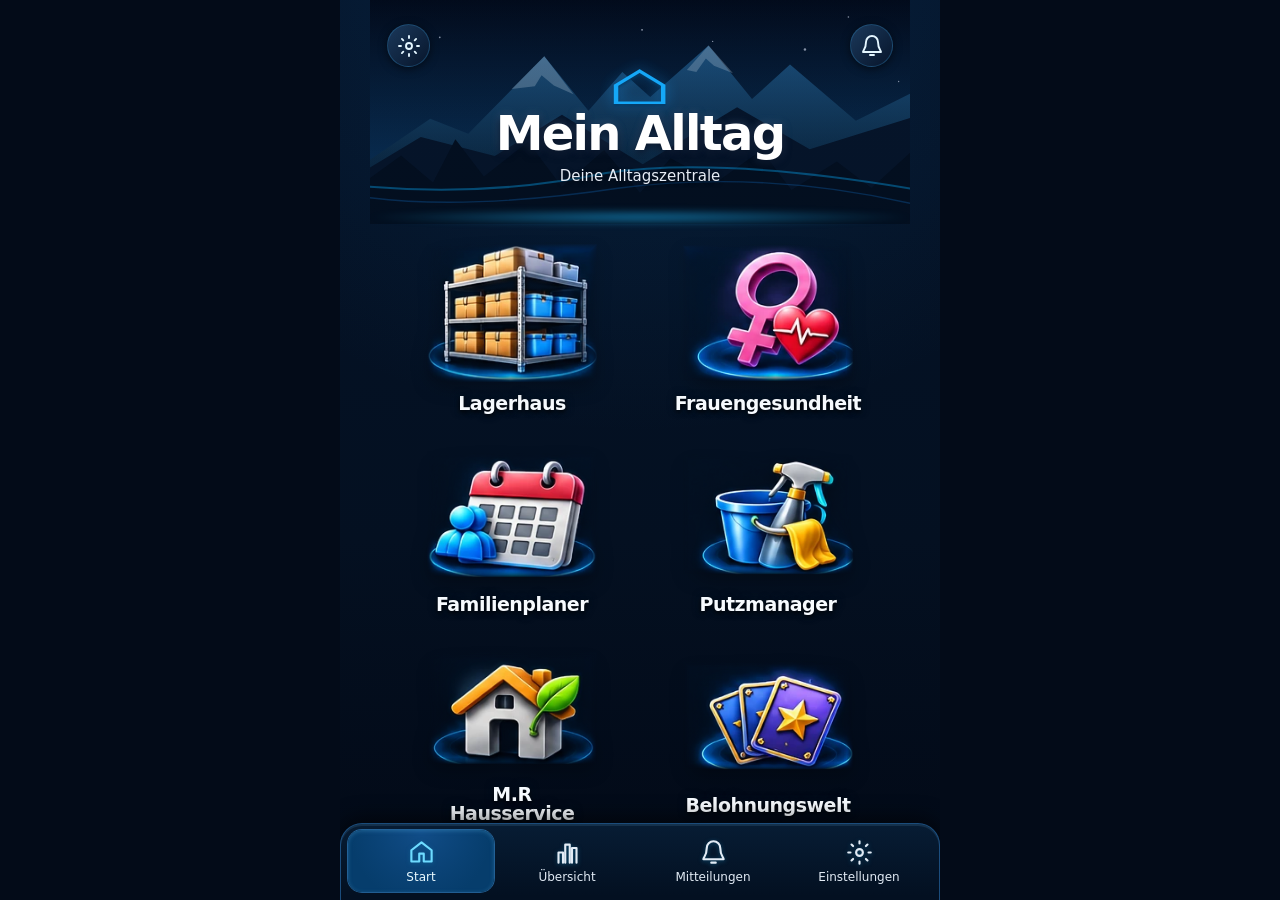
==== commit 74456102: "BW09 V0.25.0: Belohnungskalender, atomare Tagesgeschenke, geprüfte Aufgabenboni und Meilensteine mit" ====
--- a/index.html
+++ b/index.html
@@ -17,6 +17,8 @@
   <link rel="stylesheet" href="./assets/reward-album.css" />
   <link rel="stylesheet" href="./assets/reward-shop.css" />
   <link rel="stylesheet" href="./assets/reward-economy.css" />
+  <link rel="stylesheet" href="./assets/reward-missions.css" />
+  <link rel="stylesheet" href="./assets/reward-calendar.css" />
   <link rel="stylesheet" href="./assets/reward-cards.css" />
   <link rel="stylesheet" href="./assets/reward-premium.css" />
   <title>Mein Alltag</title>
--- a/assets/reward-missions.css
+++ b/assets/reward-missions.css
@@ -0,0 +1,35 @@
+/* BW08: high-touch, responsive mission dashboard; dark premium visual system. */
+.bw-mission-center{display:grid;gap:15px;min-width:0;color:#e9f4ff}
+.bw-mission-hero{background:linear-gradient(136deg,#192c51,#17334a 61%,#203956);border:1px solid #466b82;border-radius:18px;padding:18px;box-shadow:0 12px 28px #050d1b50}
+.bw-mission-kicker{font-size:.73rem;letter-spacing:.17em;color:#94d9ee;font-weight:800}
+.bw-mission-hero h2{margin:6px 0 8px;font-size:1.5rem;color:#fff}.bw-mission-hero p{margin:0;color:#c5d8e9;font-size:.94rem;line-height:1.5}
+.bw-mission-hero-stats{margin-top:14px;background:#071b30a8;border:1px solid #5c779354;padding:10px;border-radius:12px;color:#c8f5df;font-size:.83rem;font-weight:700}
+.bw-mission-optin{padding:22px 17px;text-align:center;background:#102842;border-radius:18px;border:1px solid #42647d;display:grid;gap:12px;justify-items:center}
+.bw-mission-start-icon{font-size:2.6rem}.bw-mission-optin h3{margin:0;font-size:1.2rem}.bw-mission-optin p{margin:0;color:#cad9e9;line-height:1.5}
+.bw-mission-optin button,.bw-mission-claim{min-height:46px;padding:11px 17px;border:1px solid #80eecb;background:linear-gradient(120deg,#25b59b,#2c8cb4);font-weight:800;border-radius:12px;color:#061b2d;cursor:pointer;max-width:100%}
+.bw-mission-optin button{width:100%}.bw-mission-claim:disabled{background:#25384d;color:#9cb2c3;border-color:#44596e;cursor:default}
+.bw-mission-filter{display:flex;flex-wrap:wrap;gap:7px;padding-bottom:4px}
+.bw-mission-filter button{white-space:nowrap;border:1px solid #57758e;border-radius:20px;background:#1d334f;color:#d3e2f1;padding:9px 13px;min-height:40px;font-size:.84rem;font-weight:700}
+.bw-mission-filter button.active{background:#62d8bc;color:#092d37;border-color:#78f4d1}
+.bw-mission-grid{display:grid;grid-template-columns:minmax(0,1fr);gap:12px}
+.bw-mission-card{min-width:0;background:linear-gradient(140deg,#162a46,#102239);border:1px solid #426580;border-radius:16px;padding:14px;display:grid;gap:10px}
+.bw-mission-card.bw-mission-claimed{border-color:#34695e}
+.bw-mission-top{display:flex;align-items:center;gap:9px;min-width:0}
+.bw-mission-symbol{font-size:1.6rem;background:#233e58;border-radius:11px;width:46px;min-width:46px;height:46px;display:grid;place-items:center}
+.bw-mission-title{flex:1;min-width:0}.bw-mission-title small{color:#8cd9ca;font-size:.71rem;font-weight:800}.bw-mission-title h3{font-size:1rem;line-height:1.2;margin:3px 0;color:#fff;overflow-wrap:anywhere}
+.bw-mission-prizes{display:grid;gap:2px;text-align:right;font-size:.72rem;font-weight:800;color:#ffe2a2;flex-shrink:0}
+.bw-mission-card p{margin:0;color:#c4d5e6;line-height:1.45;font-size:.87rem}
+.bw-mission-progress-text{display:flex;justify-content:space-between;gap:8px;color:#b5cce0;font-size:.76rem}
+.bw-mission-progress-text strong{color:#e7fdf6}
+.bw-mission-track{height:9px;border-radius:100px;background:#293e56;overflow:hidden;border:1px solid #506078}
+.bw-mission-track span{display:block;height:100%;background:linear-gradient(90deg,#3ca4c9,#84eac8);border-radius:100px;transition:width .15s ease}
+.bw-mission-claim{width:100%}.bw-mission-hint{font-size:.78rem;color:#a7bdcf;line-height:1.5;margin:0}
+.bw-mission-message{margin:0;min-height:1.3em;color:#9ef6d3;font-size:.88rem;line-height:1.4}.bw-mission-message.error{color:#ffc4b6}
+.bw-mission-rules{border:1px solid #385b75;background:#11243b;border-radius:14px;min-width:0}
+.bw-mission-rules>summary{list-style-position:inside;cursor:pointer;min-height:48px;padding:14px;color:#dbecff;font-weight:700}
+.bw-mission-rules>.bw-economy{padding:0 10px 12px}
+@media(min-width:750px){.bw-mission-grid{grid-template-columns:repeat(2,minmax(0,1fr))}}
+@media(max-width:360px){.bw-mission-prizes{font-size:.68rem}.bw-mission-card{padding:11px}.bw-mission-symbol{width:40px;min-width:40px;height:40px}}
+@media(prefers-reduced-motion:reduce){.bw-mission-track span{transition:none}}
+
+.bw-mission-calendar-link button{width:100%;min-height:48px;border-radius:12px;border:1px solid #79e7ce;background:#23445b;color:#d4ffed;font-weight:800;font-size:.92rem;cursor:pointer}
--- a/assets/reward-calendar.css
+++ b/assets/reward-calendar.css
@@ -0,0 +1,17 @@
+/* BW09: responsive, battery-friendly 7-day reward calendar. No perpetual effects. */
+.bw09-calendar{color:#eaf5ff;display:grid;gap:13px;min-width:0}
+.bw09-hero{padding:19px;background:linear-gradient(130deg,#27305e,#174256 72%,#1c4660);border:1px solid #5e839a;border-radius:18px}
+.bw09-kicker{font-size:.68rem;letter-spacing:.17em;color:#b4f2d9;font-weight:800}.bw09-hero h2{font-size:1.5rem;line-height:1.15;margin:8px 0}.bw09-hero p{margin:0;color:#d3e4f3;font-size:.87rem;line-height:1.5}
+#bw09Body{display:grid;gap:14px;min-width:0}.bw09-status{padding:12px 13px;background:#12344b;border:1px solid #40667d;border-radius:12px;font-size:.85rem}.bw09-status strong{color:#80efd4}
+.bw09-intro{padding:25px 17px;background:#132b47;border:1px solid #416e88;border-radius:17px;text-align:center;display:grid;gap:14px;justify-items:center}.bw09-big{font-size:2.6rem}.bw09-intro h3{font-size:1.18rem;margin:0}.bw09-intro p{font-size:.9rem;color:#cbdbea;line-height:1.5;margin:0}.bw09-intro small{font-size:.75rem;color:#b8cede}
+.bw09-intro button,.bw09-prize button,.bw09-milestone button{min-height:45px;border:1px solid #93f2d2;border-radius:11px;padding:10px 12px;background:linear-gradient(130deg,#57c7a6,#74d6c7);color:#07343a;font-weight:800;cursor:pointer}
+.bw09-intro button{width:100%}.bw09-prize button:disabled,.bw09-milestone button:disabled{background:#294259;color:#a6bfcd;border-color:#536b7b;cursor:default}
+.bw09-monthbar{display:flex;align-items:center;justify-content:space-between;gap:9px}.bw09-monthbar h3{font-size:1.05rem;margin:0;text-align:center;text-transform:capitalize}.bw09-monthbar button{min-width:44px;min-height:45px;border:1px solid #52758f;background:#1a344f;color:#e9faff;border-radius:11px;font-size:1.5rem;cursor:pointer}
+.bw09-days{background:#101f37;border:1px solid #42657d;border-radius:16px;padding:9px 6px;min-width:0}.bw09-weekhead,.bw09-daygrid{display:grid;grid-template-columns:repeat(7,minmax(0,1fr));gap:3px}.bw09-weekhead{padding-bottom:8px}.bw09-weekhead span{text-align:center;color:#9dbdce;font-size:.72rem;font-weight:800}
+.bw09-day{min-width:0;min-height:48px;border:1px solid transparent;border-radius:10px;background:#1a3450;color:#eaf6ff;display:flex;flex-direction:column;justify-content:center;align-items:center;gap:1px;padding:2px;font-size:.92rem;cursor:pointer}.bw09-day small{font-size:.73rem;min-height:.9em;color:#9fc0d7}.bw09-day.bw09-other{color:#7995a7;background:#13283c}.bw09-day.bw09-today{border-color:#e4c96c}.bw09-day.bw09-received{background:#246b60;color:#fff}.bw09-day.bw09-received small{color:#b5ffe2}.bw09-day.bw09-selected{outline:2px solid #8cf5d5;outline-offset:-2px}
+.bw09-selected-note{margin:0;font-size:.78rem;line-height:1.5;color:#c0d7e5}
+.bw09-claimgrid{display:grid;gap:11px;grid-template-columns:minmax(0,1fr)}.bw09-prize{border:1px solid #416884;border-radius:14px;padding:14px;background:#162d48;display:grid;gap:12px;min-width:0}.bw09-prize-top{display:flex;align-items:start;gap:12px}.bw09-emoji{min-width:42px;width:42px;height:42px;border-radius:12px;background:#2b4d6b;display:grid;place-items:center;font-size:1.45rem}.bw09-prize h3{margin:2px 0 4px;font-size:1rem}.bw09-prize p{margin:0;font-size:.8rem;line-height:1.42;color:#bad4e6}.bw09-prize-bottom{display:flex;flex-wrap:wrap;align-items:center;justify-content:space-between;gap:8px}.bw09-payout{font-weight:800;color:#f8dba6;font-size:.82rem}.bw09-prize-bottom button{flex:1;min-width:150px}
+.bw09-milestones{background:#10253d;border:1px solid #3c637d;border-radius:16px;padding:14px;display:grid;gap:12px}.bw09-milestones h3{font-size:1.03rem;margin:0}.bw09-milestones>p{font-size:.8rem;line-height:1.5;color:#b8d2e1;margin:0}.bw09-milestone{border-top:1px solid #406077;display:flex;align-items:center;gap:9px;padding-top:12px;min-width:0}.bw09-milestone>div{flex:1;min-width:0;display:grid;gap:6px}.bw09-milestone strong{font-size:.84rem;overflow-wrap:anywhere}.bw09-milestone small{font-size:.73rem;color:#c5d6e2}.bw09-milestone button{min-width:86px;font-size:.73rem}.bw09-track{height:7px;border-radius:99px;background:#344b5f;overflow:hidden}.bw09-track span{display:block;height:100%;border-radius:99px;background:#74e9c5}
+.bw09-smallprint{font-size:.76rem;line-height:1.55;color:#b8d1df;margin:0}.bw09-feedback{min-height:1.2em;margin:0;font-size:.86rem;color:#a4f1d7}.bw09-feedback.error{color:#ffb6a5}
+@media(min-width:700px){.bw09-claimgrid{grid-template-columns:repeat(2,minmax(0,1fr))}}
+@media(max-width:360px){.bw09-days{padding:7px 3px}.bw09-day{min-height:45px;font-size:.82rem}.bw09-daygrid,.bw09-weekhead{gap:2px}.bw09-milestone{flex-wrap:wrap}.bw09-milestone button{min-width:100px}.bw09-prize{padding:10px}}
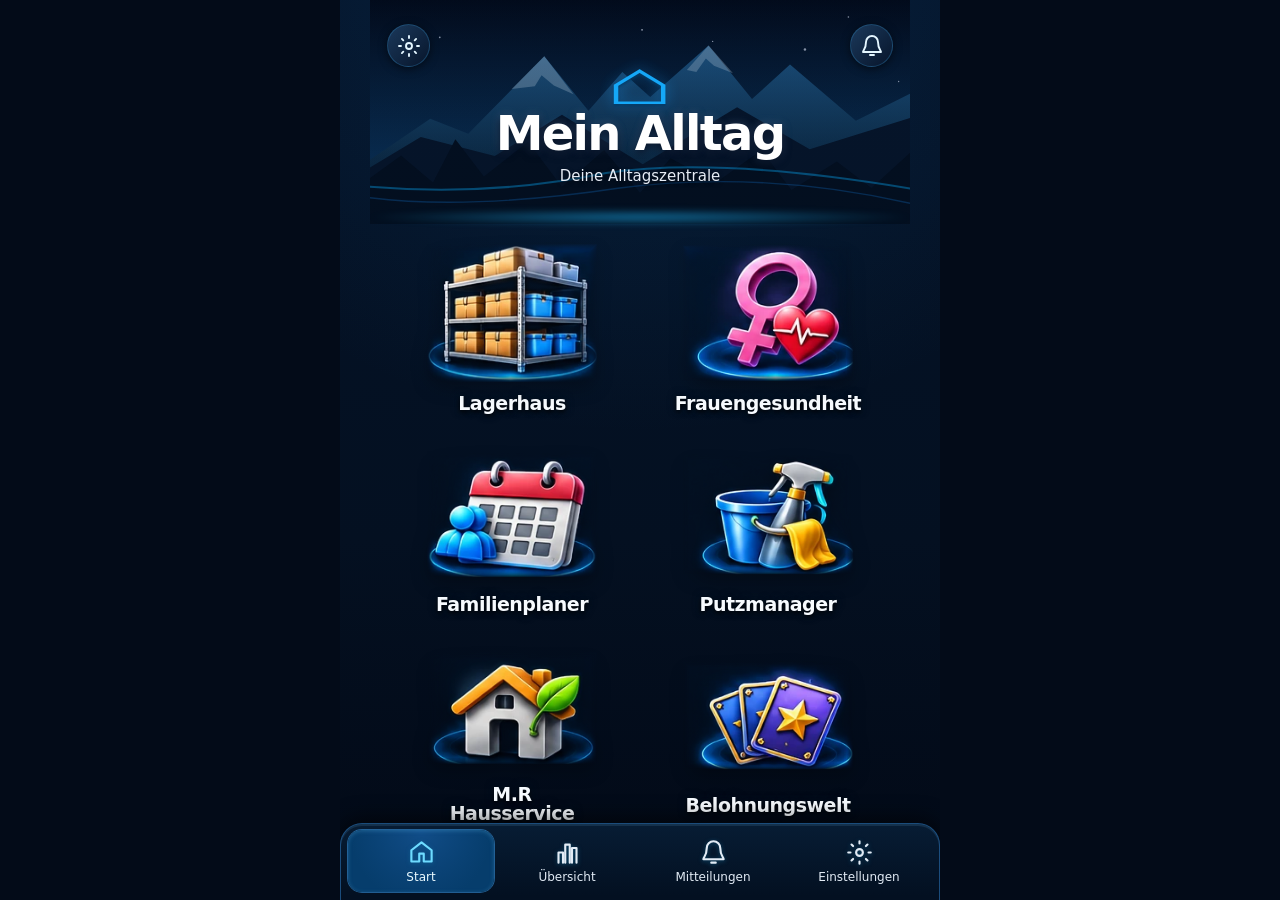
==== commit 7fadae7e: "P04: Testdaten-Rücksetzung index.html" ====
--- a/index.html
+++ b/index.html
@@ -14,6 +14,7 @@
   <link rel="apple-touch-icon" href="./assets/icons/app-192.png" />
   <link rel="stylesheet" href="./assets/styles.css" />
   <link rel="stylesheet" href="./assets/putzmanager.css" />
+  <link rel="stylesheet" href="./assets/reset-data.css" />
   <link rel="stylesheet" href="./assets/reward-album.css" />
   <link rel="stylesheet" href="./assets/reward-shop.css" />
   <link rel="stylesheet" href="./assets/reward-economy.css" />
@@ -21,6 +22,7 @@
   <link rel="stylesheet" href="./assets/reward-calendar.css" />
   <link rel="stylesheet" href="./assets/reward-cards.css" />
   <link rel="stylesheet" href="./assets/reward-premium.css" />
+  <link rel="stylesheet" href="./assets/reward-pack-effects.css" />
   <title>Mein Alltag</title>
 </head>
 <body>
--- a/assets/putzmanager.css
+++ b/assets/putzmanager.css
@@ -97,3 +97,65 @@
 .pm-clean-task-list{padding:0 12px 8px}
 .pm-clean-task{padding:10px 3px}
 @media(max-width:350px){.pm-clean-fold-controls button{font-size:11px}.pm-clean-group-summary{padding:9px 10px}}
+
+/* P02 V0.26.0 – quick room lists and one-tap warehouse materials */
+.pm-quick-list{margin:12px 0;border:1px solid #548b78;border-radius:14px;background:#12382f;padding:12px}
+.pm-quick-list summary{font-size:14px;font-weight:800;min-height:35px;cursor:pointer;line-height:1.6}
+.pm-quick-list summary small{color:#a8e6cf;font-size:11px}
+.pm-quick-list p{font-size:12px;color:#d1e4d9;line-height:1.55}
+.pm-quick-grid{display:grid;grid-template-columns:repeat(2,minmax(0,1fr));gap:8px;margin:10px 0 3px}
+.pm-quick-choice{display:flex;align-items:center;gap:8px;min-height:45px;border-radius:11px;padding:8px;background:#20483e;border:1px solid #467361;font-size:12px;font-weight:700;line-height:1.35}
+.pm-quick-choice input{width:19px;height:19px;accent-color:#8ef2b7;flex:none}
+.pm-quick-choice input:disabled{opacity:.55}
+.pm-clean-material{margin:14px 0 17px;padding:12px}
+.pm-material-top{display:flex;gap:8px;align-items:center;justify-content:space-between}
+.pm-material-top h3{font-size:15px;line-height:1.35}
+.pm-material-top span{color:#9deac6;font-size:11px;white-space:nowrap;font-weight:700}
+.pm-material-fast{display:grid;grid-template-columns:repeat(2,minmax(0,1fr));gap:8px;margin:11px 0}
+.pm-material-shortcut{min-height:73px;width:100%;border:1px solid #79c8a0;border-radius:13px;background:#235344;color:#f1fff7;text-align:left;padding:11px 10px;display:flex;flex-direction:column;gap:5px;justify-content:center;overflow-wrap:anywhere;cursor:pointer}
+.pm-material-shortcut:focus-visible,.pm-quick-choice:focus-within{outline:3px solid #aff9d0;outline-offset:2px}
+.pm-material-shortcut strong{font-size:12px;line-height:1.35}
+.pm-material-shortcut small{font-size:11px;color:#b9f4dc;line-height:1.4}
+.pm-material-more{margin:12px 0 8px;background:#173c37;border:1px solid #4e8d77;border-radius:11px;padding:11px}
+.pm-material-more summary{min-height:29px;cursor:pointer;font-weight:750;font-size:12px;line-height:1.5}
+.pm-material-more form{padding-top:6px}
+.pm-material-basket{border-top:1px solid #477969;margin:12px 0 0;padding-top:8px}
+.pm-material-basket h4{margin:2px 0 6px}
+@media(max-width:350px){.pm-material-fast,.pm-quick-grid{grid-template-columns:1fr 1fr;gap:6px}.pm-quick-choice{padding:6px}.pm-material-shortcut{padding:8px;min-height:78px}}
+
+/* P03: schnelle, ruhige Oberfläche; große Zielbereiche statt 3D-Plan. */
+.pm-simple-room{min-height:86px;padding:12px 14px}
+.pm-simple-room .pm-room-icon{height:52px;flex-basis:53px;font-size:30px}
+.pm-simple-room .pm-room-copy strong{font-size:17px}
+.pm-room-go{border-radius:12px;background:#a1edc5;padding:10px 10px;color:#093323;font-size:12px;font-weight:850;white-space:nowrap}
+.pm-compact-detail{margin:4px 0 8px}
+.pm-compact-detail>span{width:58px;height:58px;font-size:30px}
+.pm-compact-detail h1{font-size:21px}
+.pm-extra-settings{margin-top:22px;border-radius:15px;border:1px solid #426d60;background:#102b29;overflow:hidden}
+.pm-extra-settings>summary{padding:17px 14px;font-size:14px;font-weight:800;cursor:pointer;min-height:53px;box-sizing:border-box}
+.pm-extra-inner{padding:14px;border-top:1px solid #466a61}
+.pm-extra-inner h2{font-size:15px;margin:18px 0 5px}
+.pm-extra-inner>p{font-size:12px;color:#bdd6cc;line-height:1.5}
+.pm-extra-inner form label{display:block;margin:11px 0 5px;font-size:12px}
+.pm-extra-inner form .search-input{background:#0a2422;color:#fff;min-height:45px;width:100%}
+.pm-clean-panel{margin:8px 0 18px;padding:13px}
+.pm-clean-panel .pm-clean-header p{margin-bottom:4px}
+.pm-clean-panel .pm-clean-timer{font-size:34px;padding:9px 4px;margin-top:10px}
+.pm-progress-track{height:11px;background:#203d3b;border:1px solid #416a5e;border-radius:40px;overflow:hidden;margin:13px 0 3px}
+.pm-progress-fill{height:100%;background:linear-gradient(90deg,#62cba1,#b9f7ce);border-radius:inherit;transition:width .2s ease}
+.pm-clean-groups{gap:9px}
+.pm-clean-group{padding:0;overflow:hidden;background:#152f2c}
+.pm-clean-area{display:flex;align-items:center;gap:12px;padding:13px 12px;min-height:61px;cursor:pointer;box-sizing:border-box}
+.pm-clean-area input{width:28px;height:28px;flex:none;accent-color:#77e2b3}
+.pm-clean-area-label{flex:1;font-size:15px;font-weight:750;line-height:1.32;overflow-wrap:anywhere}
+.pm-clean-area small{font-size:11px;color:#9acdb9;white-space:nowrap}
+.pm-area-done{background:#153d30;border-color:#4d9575}
+.pm-area-done .pm-clean-area-label{text-decoration:line-through;color:#9fd0b8}
+.pm-area-done .pm-clean-area small{color:#a1f0c5}
+.pm-area-details{padding:4px 13px 12px 53px;font-size:11px;color:#b1dccd;cursor:pointer;min-height:31px}
+.pm-clean-group details[open] .pm-area-details{padding-bottom:9px}
+.pm-clean-task-list{padding:0 12px 10px 48px}
+.pm-clean-task{min-height:44px;font-size:12px}
+.pm-clean-task input{width:19px;height:19px}
+.pm-clean-history summary{min-height:40px;line-height:40px}
+@media(max-width:365px){.pm-room-go{font-size:11px;padding:10px 8px}.pm-clean-area-label{font-size:14px}.pm-clean-area small{font-size:10px}.pm-clean-task-list{padding-left:24px}}
--- a/assets/reward-album.css
+++ b/assets/reward-album.css
@@ -76,3 +76,32 @@
 .bw-starter-import button{min-height:44px;border:1px solid #78c6ef;background:#1367a1;color:white;border-radius:10px;padding:10px 14px;font-weight:800}
 .bw-starter-import button:disabled{opacity:.7}
 .bw-starter-import p{margin:8px 0 0;font-size:.82rem}
+
+
+
+/* BW13 — cleaner portrait-first mobile cards; source portraits have no baked-in frames. */
+.bw-card-grid{grid-template-columns:repeat(2,minmax(0,1fr));gap:13px 11px}
+.bw-card-tile{padding:7px 7px 11px;border-radius:17px;border:1px solid #31567d;background:linear-gradient(160deg,#102b46 0%,#07192e 75%);box-shadow:0 8px 22px #0005;transition:border-color .16s ease,transform .16s ease}
+.bw-card-tile.has-copy{border-color:#39afbb;box-shadow:0 0 0 1px #2fb2b83b,0 9px 23px #0006}
+.bw-card-open{gap:5px}
+.bw-card-art.bw-bespoke-art{aspect-ratio:4/5;border:1px solid var(--bw11-accent,#48779c);border-radius:11px;background:#111e37;box-shadow:0 0 0 1px #ffffff14;filter:none}
+.bw-card-art.bw-bespoke-art:before{display:none}
+.bw-card-art.bw-bespoke-art img{display:block;width:100%;height:100%;object-fit:cover;object-position:center center}
+.bw-card-art.bw-bespoke-art .bw-card-art-number{display:block;top:8px;left:8px;right:auto;padding:5px 7px;font-size:11px;line-height:1.2;border:1px solid #e9f8ff60;border-radius:7px;background:#061522d9;box-shadow:0 2px 8px #0007}
+.bw-card-favorite{top:16px;right:15px;width:34px;height:34px;background:#061826e6;border:1px solid #abd1e8a6;font-size:22px;box-shadow:0 2px 9px #0008}
+.bw-card-name{font-size:13px;line-height:1.25;margin-top:6px;min-height:33px;font-weight:750;color:#f0f8ff;overflow-wrap:anywhere}
+.bw-card-rarity-text{display:inline-flex;align-self:flex-start;align-items:center;margin-top:1px;padding:3px 8px;border:1px solid #6888ab80;border-radius:7px;background:#152b47;color:#c8ddee;font-size:10px;line-height:1.3;letter-spacing:.015em;font-weight:750}
+.bw-card-tile.bw-rarity-ungewoehnlich .bw-card-rarity-text{border-color:#4fc69c;color:#a5f5d5}
+.bw-card-tile.bw-rarity-selten .bw-card-rarity-text{border-color:#559bff;color:#bed9ff}
+.bw-card-tile.bw-rarity-episch .bw-card-rarity-text{border-color:#bb71f2;color:#e2c5ff}
+.bw-card-tile.bw-rarity-legendaer .bw-card-rarity-text{border-color:#f6c453;color:#ffe6a5}
+.bw-card-tile.bw-rarity-mythisch .bw-card-rarity-text{border-color:#ff75ae;color:#ffd1e4}
+.bw-card-tile.bw-rarity-diamant .bw-card-rarity-text{border-color:#8befff;color:#cbfaff}
+.bw-card-state{display:block;margin-top:1px;font-size:11px;line-height:1.35;min-height:24px;color:#bdd1e4}
+.bw-card-tile.has-copy .bw-card-state{color:#86e7b6}
+.bw-card-art.bw-art-large.bw-bespoke-art{width:min(100%,300px);max-height:none;margin:0 auto 17px}
+.bw-art-large.bw-bespoke-art .bw-card-art-number{font-size:13px;padding:6px 9px}
+@media(max-width:350px){.bw-card-grid{gap:9px 8px}.bw-card-tile{padding:6px 6px 10px}.bw-card-name{font-size:12px}.bw-card-state{font-size:10px}.bw-card-favorite{top:14px;right:13px;width:32px;height:32px}}
+@media(min-width:650px){.bw-card-grid{grid-template-columns:repeat(3,minmax(0,1fr))}}
+@media(min-width:900px){.bw-card-grid{grid-template-columns:repeat(4,minmax(0,1fr))}}
+@media(hover:hover) and (prefers-reduced-motion:no-preference){.bw-card-tile:hover{transform:translateY(-2px)}}
--- a/assets/reward-pack-effects.css
+++ b/assets/reward-pack-effects.css
@@ -0,0 +1,60 @@
+/* BW11-HF02 – cinematic booster opening; composited transforms, no remote media. */
+.bw-pack-stage{--pack-ink:#e9f7ff;position:fixed;z-index:2147482000;inset:0;box-sizing:border-box;overflow:auto;overscroll-behavior:contain;background:radial-gradient(ellipse at 50% 33%,#17477c 0,#071d39 49%,#020d1e 95%);color:var(--pack-ink);padding:calc(env(safe-area-inset-top,0px) + 10px) max(12px,env(safe-area-inset-right,0px)) calc(env(safe-area-inset-bottom,0px) + 15px) max(12px,env(safe-area-inset-left,0px));font-family:inherit;isolation:isolate}
+.bw-pack-stage *{box-sizing:border-box}.bw-pack-stage button{font-family:inherit;touch-action:manipulation;cursor:pointer}
+.bw-pack-content{position:relative;max-width:550px;margin:0 auto;min-height:100%;display:flex;flex-direction:column;gap:8px;align-items:stretch}
+.bw-pack-exit{position:absolute;z-index:4;right:0;top:0;width:42px;height:42px;color:white;background:#143a5c;border:1px solid #64c5f3;border-radius:50%;font-size:28px;line-height:1}
+.bw-pack-header{text-align:center;padding:7px 35px 0}.bw-pack-header>span{font-size:10px;letter-spacing:.24em;font-weight:900;color:#f0c674}.bw-pack-header h2{font-size:clamp(23px,7vw,32px);line-height:1.12;margin:6px 0;background:linear-gradient(100deg,#f7de8a,#fffaf0,#8edfff);-webkit-background-clip:text;background-clip:text;color:transparent}.bw-pack-header p{font-size:12px;line-height:1.5;color:#bfddf5;margin:4px 0}
+.bw-pack-theater{height:178px;position:relative;display:grid;place-items:center;overflow:hidden;flex:none;contain:layout paint}
+.bw-pack-halo{position:absolute;width:280px;height:165px;top:0;border-radius:50%;background:radial-gradient(ellipse,#72d9ff5b 0,#41b6fc22 36%,transparent 70%);filter:blur(8px)}
+.bw-pack-shockwave{position:absolute;top:50%;left:50%;width:135px;height:135px;border:2px solid #a4eaff;border-radius:50%;opacity:0;transform:translate(-50%,-50%) scale(.35);pointer-events:none}
+.bw-pack-wrapper{position:relative;z-index:2;width:112px;height:162px;filter:drop-shadow(0 7px 17px #0bd2ffa6);transform:translateY(14px) scale(.88)}
+.bw-pack-wrapper-front{position:absolute;inset:0;display:flex;flex-direction:column;align-items:center;justify-content:center;gap:8px;border:3px solid #f2d28d;border-radius:11px;box-shadow:inset 0 0 0 4px #163a64,inset 0 0 19px #15b3ff8c,0 0 23px #23caff6e;background:linear-gradient(140deg,#10295d,#632c80 45%,#062e64 80%,#101a38);overflow:hidden}
+.bw-pack-wrapper-front:after{content:"";position:absolute;inset:0;background:linear-gradient(112deg,transparent 20%,#ffffff6e 49%,transparent 62%);opacity:.6;transform:translateX(-100%)}
+.bw-pack-mini,.bw-pack-wrapper-front strong,.bw-pack-wrapper-front small{font-size:8px;letter-spacing:.12em;text-align:center;z-index:1}.bw-pack-wrapper-front strong{font-size:10px;color:#fff4c6}.bw-pack-emblem{font-size:62px;line-height:1;color:#ffdd65;text-shadow:0 0 19px #9eebff}
+.bw-pack-wrapper-top{position:absolute;top:0;left:0;right:0;height:31px;z-index:3;clip-path:polygon(0 0,100% 0,100% 100%,92% 76%,80% 100%,66% 76%,49% 100%,33% 76%,16% 100%,0 78%);border-radius:9px 9px 0 0;background:linear-gradient(90deg,#be9251,#f9e7aa,#9e65b6);display:grid;place-items:center;color:#1a274f;font-size:13px;font-weight:900;letter-spacing:.08em}
+.bw-pack-sparks{position:absolute;inset:0;pointer-events:none}.bw-pack-sparks i{position:absolute;top:49%;left:50%;height:9px;width:9px;background:#f7ecbd;clip-path:polygon(50% 0,64% 37%,100% 50%,64% 63%,50% 100%,36% 63%,0 50%,36% 37%);opacity:0;transform:rotate(calc(var(--spark)*30deg)) translateY(-9px)}
+.bw-pack-reveal-panel{width:100%;margin-top:-2px;text-align:center}.bw-pack-instruction{font-size:12px;font-weight:800;line-height:1.4;color:#c6ebff;min-height:18px;margin:5px 0 8px}
+.bw-pack-cards{display:grid;grid-template-columns:repeat(3,minmax(0,1fr));gap:8px;margin:0 auto;max-width:370px;align-items:stretch;justify-items:stretch}
+.bw-pack-draw{--pack-accent:#aabdd6;position:relative;display:block;min-width:0;aspect-ratio:.74;min-height:120px;padding:0;outline-offset:3px;border:2px solid var(--pack-accent);border-radius:10px;background:linear-gradient(140deg,#294d8a,#13183d);color:#fff;box-shadow:0 7px 17px #0007;perspective:650px;opacity:0;visibility:hidden;transform:translateY(-35px) scale(.7)}
+.bw-pack-stage.is-open .bw-pack-draw{visibility:visible;opacity:1;transform:none}
+.bw-pack-draw.bw11-rarity-gewoehnlich{--pack-accent:#a9b9ce}.bw-pack-draw.bw11-rarity-ungewoehnlich{--pack-accent:#79d9aa}.bw-pack-draw.bw11-rarity-selten{--pack-accent:#79b2ff}.bw-pack-draw.bw11-rarity-episch{--pack-accent:#c899ff}.bw-pack-draw.bw11-rarity-legendaer{--pack-accent:#f1d17a}.bw-pack-draw.bw11-rarity-mythisch{--pack-accent:#ff92d4}.bw-pack-draw.bw11-rarity-diamant{--pack-accent:#a6f5ff}
+.bw-pack-card-inner{display:block;position:absolute;inset:0;transform-style:preserve-3d;transition:transform .7s cubic-bezier(.22,.68,.26,1.05)}
+.bw-pack-card-back,.bw-pack-card-front{position:absolute;inset:0;border-radius:8px;backface-visibility:hidden;-webkit-backface-visibility:hidden;display:flex;flex-direction:column;align-items:center;justify-content:center;gap:7px;overflow:hidden}
+.bw-pack-card-back{background:repeating-linear-gradient(35deg,#133766,#133766 8px,#19447c 8px,#19447c 11px);border:2px solid #bdcceb}.bw-pack-card-symbol{color:#f6db76;font-size:44px;text-shadow:0 0 14px #f4df92}.bw-pack-card-back small{font-size:9px;letter-spacing:.13em;color:#f6eac0}
+.bw-pack-card-front{transform:rotateY(180deg);background:linear-gradient(155deg,#0f3256,#0a1d36);border:2px solid var(--pack-accent);padding:5px;box-shadow:inset 0 0 12px #93f0ff50}
+.bw-pack-card-image{flex:1;min-height:0;width:100%;border-radius:5px;background:#142e52;display:grid;place-items:center;color:#d6e6f2;font-size:30px;overflow:hidden}.bw-pack-card-image img{display:block;width:100%;height:100%;object-fit:cover}.bw-pack-card-front strong{font-size:10px;line-height:1.1;overflow-wrap:anywhere;display:-webkit-box;-webkit-line-clamp:2;-webkit-box-orient:vertical;overflow:hidden}.bw-pack-card-front small{font-size:9px;color:var(--pack-accent)}
+.bw-pack-draw.is-revealed .bw-pack-card-inner{transform:rotateY(180deg)}
+.bw-pack-draw.is-revealed.bw11-rarity-diamant{box-shadow:0 0 24px #99f7ffc7,0 0 8px #e3e0ff;border-color:white}
+.bw-pack-actions{display:grid;grid-template-columns:1fr 1fr;gap:7px;margin:7px auto 0;width:100%;max-width:370px}.bw-pack-actions button{min-height:42px;padding:9px 5px;border-radius:10px;font-size:12px;font-weight:800;line-height:1.3}.bw-pack-action-primary{grid-column:1/-1;border:0;background:linear-gradient(100deg,#fbe8a1,#c6f8ff);color:#0c2f4e}.bw-pack-action-secondary{border:1px solid #578eb6;background:#102c4b;color:#e1f2ff}
+.bw-pack-footer{font-size:10px;line-height:1.45;color:#acc7dd;text-align:center;margin:3px auto 0;max-width:400px;padding-bottom:4px}
+/* The physical pack arrives, tears, flashes and fans out the five cards on opening. */
+html[data-bw11-effects="full"] .bw-pack-stage:not(.is-open) .bw-pack-wrapper{animation:bw-pack-enter .46s cubic-bezier(.17,.76,.22,1) both}
+html[data-bw11-effects="full"] .bw-pack-stage.is-open .bw-pack-wrapper{animation:bw-pack-burst .95s ease-out forwards}
+html[data-bw11-effects="full"] .bw-pack-stage.is-open .bw-pack-wrapper-top{animation:bw-pack-tear .7s cubic-bezier(.13,.68,.52,.98) forwards}
+html[data-bw11-effects="full"] .bw-pack-stage.is-open .bw-pack-shockwave{animation:bw-pack-wave .8s ease-out .2s both}
+html[data-bw11-effects="full"] .bw-pack-stage.is-open .bw-pack-sparks i{animation:bw-pack-spark .85s ease-out calc(.15s + var(--spark)*.035s) both}
+html[data-bw11-effects="full"] .bw-pack-stage.is-open .bw-pack-draw{animation:bw-pack-deal .55s cubic-bezier(.15,.76,.28,1) calc(.27s + var(--bw-pack-index)*.11s) both}
+html[data-bw11-effects="full"] .bw-pack-stage.is-open .bw-pack-wrapper-front:after{animation:bw-pack-shine .6s ease-in .05s forwards}
+@keyframes bw-pack-enter{0%{transform:translateY(-95px) rotate(-17deg) scale(.5);opacity:0}65%{transform:translateY(20px) rotate(3deg) scale(1.06);opacity:1}100%{transform:translateY(14px) scale(.88);opacity:1}}
+@keyframes bw-pack-burst{0%{transform:translateY(14px) scale(.88)}25%{transform:translateY(14px) rotate(-8deg) scale(1.08);filter:drop-shadow(0 0 29px #7de8ff)}50%{transform:translateY(0) rotate(6deg) scale(1.15)}100%{transform:translateY(-60px) scale(.4);opacity:0}}
+@keyframes bw-pack-tear{0%{transform:translateY(0) rotate(0)}100%{transform:translateY(-95px) rotate(-25deg);opacity:0}}
+@keyframes bw-pack-wave{0%{opacity:.95;transform:translate(-50%,-50%) scale(.3)}100%{opacity:0;transform:translate(-50%,-50%) scale(2.7)}}
+@keyframes bw-pack-spark{0%{opacity:0;transform:rotate(calc(var(--spark)*30deg)) translateY(-4px) scale(.2)}35%{opacity:1}100%{opacity:0;transform:rotate(calc(var(--spark)*30deg)) translateY(-110px) scale(.9)}}
+@keyframes bw-pack-deal{0%{opacity:0;transform:translateY(-90px) scale(.55) rotate(-7deg)}65%{opacity:1}100%{opacity:1;transform:translateY(0) scale(1) rotate(0)}}
+@keyframes bw-pack-shine{0%{transform:translateX(-100%)}100%{transform:translateX(100%)}}
+html[data-bw11-effects="off"] .bw-pack-wrapper{filter:none}html[data-bw11-effects="off"] .bw-pack-halo,html[data-bw11-effects="off"] .bw-pack-sparks{display:none}
+.bw-pack-stage.bw-pack-instant .bw-pack-draw,.bw-pack-stage.bw-pack-instant .bw-pack-card-inner,.bw-pack-stage.bw-pack-instant .bw-pack-wrapper,.bw-pack-stage.bw-pack-instant .bw-pack-wrapper-top{animation:none!important;transition:none!important}
+@media(max-height:730px){.bw-pack-theater{height:130px}.bw-pack-wrapper{transform:scale(.66)}.bw-pack-draw{min-height:99px}.bw-pack-header p{margin:2px}.bw-pack-actions button{min-height:38px}}
+@media(max-width:355px){.bw-pack-content{gap:5px}.bw-pack-theater{height:143px}.bw-pack-cards{gap:5px}.bw-pack-card-front strong{font-size:9px}.bw-pack-header{padding:7px 29px 0}.bw-pack-header h2{font-size:24px}}
+@media(prefers-reduced-motion:reduce){.bw-pack-stage *, .bw-pack-stage *:before,.bw-pack-stage *:after{animation:none!important;transition:none!important}.bw-pack-stage.is-open .bw-pack-wrapper{opacity:0}.bw-pack-stage.is-open .bw-pack-draw{visibility:visible;opacity:1;transform:none}}
+@media(max-width:260px){.bw-pack-cards{grid-template-columns:repeat(2,minmax(0,1fr))}}
+
+.bw-pack-preview{margin:10px 0 14px;padding:13px;border:1px solid #4c9acc;border-radius:14px;background:linear-gradient(110deg,#16375b,#0a2039);text-align:center}.bw-pack-preview>button{width:100%;min-height:49px;border:1px solid #c7e6ff;border-radius:12px;background:linear-gradient(115deg,#2985c0,#423eaa);color:#fff;font-weight:850;font-size:14px}.bw-pack-preview p{font-size:11px;color:#c2d9e9;line-height:1.4;margin:7px 0 0}
+/* After the physical pack bursts, leave a glowing celebration emblem instead of dead space. */
+.bw-pack-theater:after{content:'✦ 5 KARTEN ✦';position:absolute;top:50%;left:50%;z-index:1;transform:translate(-50%,-50%) scale(.5);opacity:0;color:#ffe9a4;text-shadow:0 0 18px #5ad7ff,0 0 25px #c9abff;font-weight:900;letter-spacing:.17em;font-size:17px;white-space:nowrap;pointer-events:none}
+@media(prefers-reduced-motion:no-preference){
+ html[data-bw11-effects="full"] .bw-pack-stage.is-open .bw-pack-theater{height:103px;transition:height .5s ease 1.1s}
+ html[data-bw11-effects="full"] .bw-pack-stage.is-open .bw-pack-theater:after{animation:bw-pack-celebrate 1s ease-out 1.05s both}
+}
+@keyframes bw-pack-celebrate{0%{opacity:0;transform:translate(-50%,-50%) scale(.5)}100%{opacity:1;transform:translate(-50%,-50%) scale(1)}}
+.bw-pack-stage.bw-pack-instant .bw-pack-theater:after{animation:none!important;opacity:1;transform:translate(-50%,-50%) scale(1)}
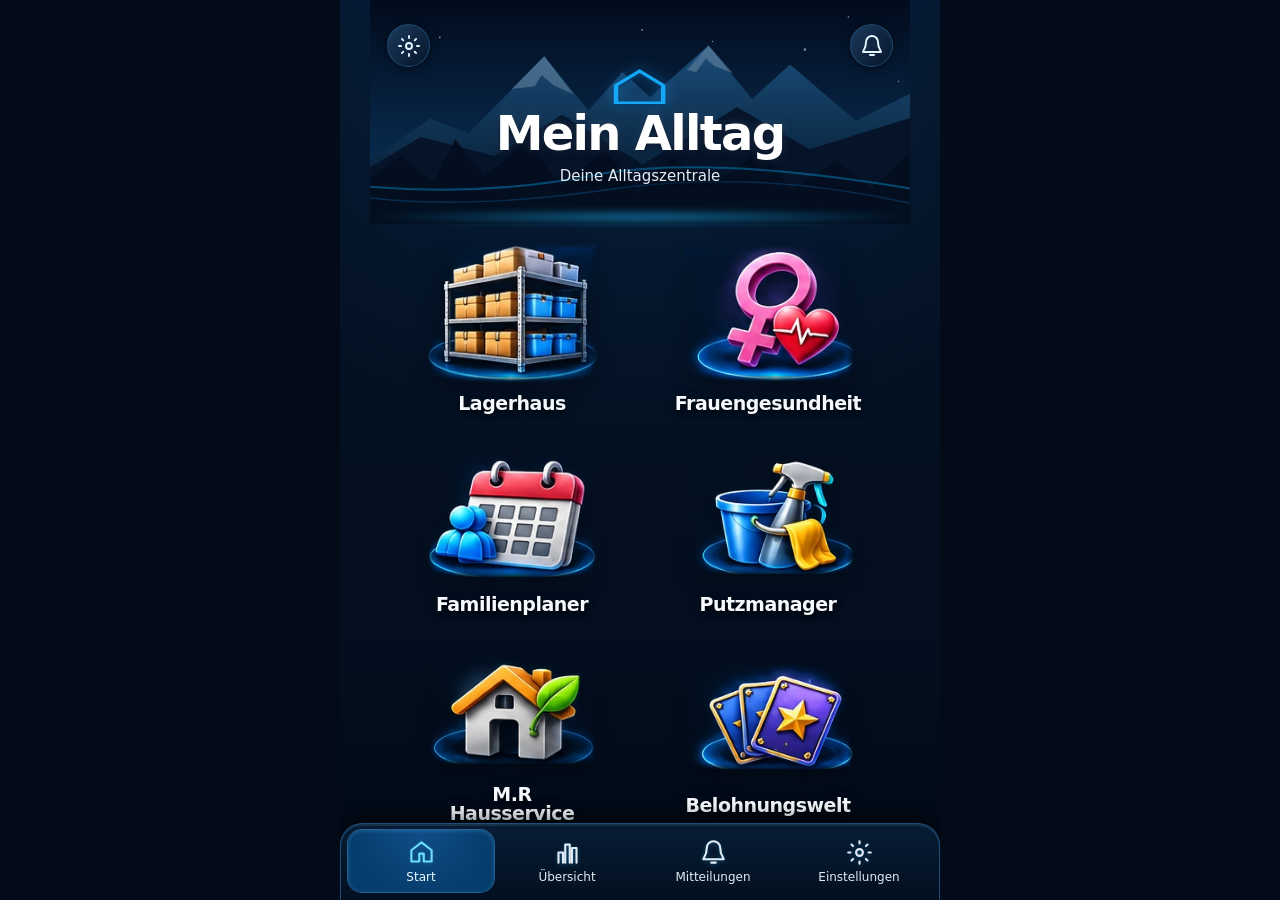
==== commit 7fd9cff8: "feat(frauengesundheit): FG08 rose dashboard, daily Eigenstudie, photo attachments (v0.28.3)" ====
--- a/index.html
+++ b/index.html
@@ -14,6 +14,7 @@
   <link rel="apple-touch-icon" href="./assets/icons/app-192.png" />
   <link rel="stylesheet" href="./assets/styles.css" />
   <link rel="stylesheet" href="./assets/putzmanager.css" />
+  <link rel="stylesheet" href="./assets/frauendesign.css" />
   <link rel="stylesheet" href="./assets/reset-data.css" />
   <link rel="stylesheet" href="./assets/reward-album.css" />
   <link rel="stylesheet" href="./assets/reward-shop.css" />
@@ -63,4 +64,4 @@
   </div>
   <script type="module" src="./assets/app.js"></script>
 </body>
-</html>
+</html>
--- a/assets/styles.css
+++ b/assets/styles.css
@@ -891,3 +891,129 @@
 .bw-module[data-open="hausservice"] span{line-height:1.02}
 .bw-reward-logo{display:block;height:67px;line-height:67px;margin-top:-4px}
 .bw-reward-logo img{height:67px;width:106px;object-fit:contain;vertical-align:middle;filter:drop-shadow(0 0 8px #176eba66)}
+
+/* Lagerhaus LUX02: schnelle, gut lesbare Handybuchungen ohne 3D-Pflicht */
+.lager-fast-templates{margin:13px 0 6px}.lager-fast-templates>span{display:block;font-size:12px;font-weight:750;color:#c0dfdd;margin-bottom:8px}
+.lager-fast-templates>div{display:flex;overflow-x:auto;gap:7px;scrollbar-width:thin;padding-bottom:8px}.lager-fast-templates button{white-space:nowrap;min-height:43px;padding:8px 12px;flex-shrink:0}
+.lager-fast-recent-item{display:block}.lager-fast-recent-main strong{display:block;font-size:15px}.lager-fast-recent-main small{display:block;margin:5px 0;color:#c9d9d8;font-size:13px}
+.lager-fast-recent-actions{display:grid;grid-template-columns:1fr 1fr;gap:8px;margin-top:12px}.lager-fast-recent-actions button{min-height:45px;font-weight:700;padding:8px 6px;font-size:14px}
+.lager-fast-booking{margin:13px 0;border:1px solid #79bca8;border-radius:14px;background:#0b202b;padding:14px}.lager-fast-book-head{display:flex;align-items:flex-start;justify-content:space-between;gap:9px}.lager-fast-book-head strong{display:block;font-size:17px}.lager-fast-book-head small{display:block;color:#c0d3d9;margin:5px 0 12px}.lager-fast-book-head button{min-height:40px;min-width:42px}
+.lager-fast-booking label{display:block;font-size:14px;color:#e1f0ed;font-weight:700;margin:10px 0}.lager-fast-booking select,.lager-fast-booking input{display:block;width:100%;margin-top:6px;min-height:48px;background:#102b39;border:1px solid #71959b;border-radius:10px;padding:10px;color:#f3fdfa;font-size:16px}
+.lager-fast-chips{display:flex;flex-wrap:wrap;gap:8px;margin:11px 0}.lager-fast-chips button{min-height:43px;padding:8px 13px}.lager-fast-confirm{width:100%;min-height:53px;font-size:16px}
+.lager-fast-duplicate{background:#252f2d;border:1px solid #d7b35a;border-radius:12px;padding:12px;margin:14px 0}.lager-fast-duplicate p{margin:0 0 8px;font-weight:700;color:#ffe4ad}.lager-fast-duplicate-actions{display:grid;grid-template-columns:1fr 1fr;gap:8px}.lager-fast-duplicate-actions button{min-height:48px;white-space:normal}.lager-fast-duplicate small{display:block;font-size:12px;color:#f5dfa9;margin:7px 0}.lager-fast-duplicate label{margin:7px 0}
+@media(max-width:355px){.lager-fast-duplicate-actions{grid-template-columns:1fr}.lager-fast-recent-actions{gap:6px}.lager-fast-recent-actions button{font-size:13px}}
+
+/* LUX03: mobile-first inventory discovery, list-only location naming, progressive filters */
+.lager-home-search,.lager-simple-card{background:linear-gradient(148deg,#132d39,#0b192b);border:1px solid #41677c;border-radius:17px;padding:14px;margin:12px 0}
+.lager-home-search label{font-size:17px;font-weight:800;color:#eaf9ff;display:block;margin-bottom:9px}
+.lager-home-search input{width:100%;min-height:52px;background:#071723;color:#f5ffff;border:1px solid #81b5c0;border-radius:12px;font-size:16px;padding:12px;box-sizing:border-box}
+.lager-search-tip,.lager-search-count,.lager-search-empty{color:#c2d9e3;font-size:13px;margin:13px 0 4px}
+.lager-search-hit{padding:12px 0;border-top:1px solid #365367}.lager-search-hit-info strong{font-size:16px;color:#f9ffff;display:block}.lager-search-hit-info small{display:block;color:#bbd6df;font-size:13px;margin-top:5px;overflow-wrap:anywhere}
+.lager-search-hit-actions{display:grid;grid-template-columns:1fr 1fr;gap:8px;margin-top:10px}.lager-search-hit-actions button{min-height:45px;padding:8px 5px;font-weight:700}
+.lager-simple-card summary{cursor:pointer;font-size:15px;font-weight:800;min-height:38px;display:flex;align-items:center;color:#e1f4ff}
+.lager-simple-card form label{display:block;color:#e6f6fa;font-size:14px;font-weight:700;margin:12px 0}.lager-simple-card input{display:block;box-sizing:border-box;width:100%;min-height:48px;margin-top:6px;border:1px solid #7093a5;background:#081b28;color:#f5ffff;font-size:16px;padding:9px;border-radius:10px}
+.lager-simple-card form button{min-height:49px;width:100%;font-size:15px;margin-top:7px}.lager-simple-location-list{display:flex;flex-wrap:wrap;gap:7px;margin-top:10px}.lager-simple-location-list span{background:#143747;color:#d3edec;border:1px solid #497c7e;border-radius:10px;font-size:12px;padding:7px 9px}
+.lager-lux03-mainfilters{display:grid;grid-template-columns:minmax(0,1fr) auto;align-items:center;gap:13px}.lager-lux03-favorites{display:flex!important;flex-direction:row!important;gap:8px!important;align-items:center;white-space:nowrap;font-weight:700}.lager-lux03-favorites input{min-width:20px;min-height:20px}
+.lager-lux03-toolbar details{margin-top:12px;border-top:1px solid #3b596a;padding-top:10px}.lager-lux03-toolbar summary{cursor:pointer;min-height:40px;padding:9px 3px;color:#cfebf3;font-weight:700}.lager-lux03-toolbar details>.secondary-button{margin-top:10px;min-height:42px}
+.lager-item-search{min-height:53px!important;font-size:16px!important}
+@media(max-width:380px){.lager-lux03-mainfilters{grid-template-columns:1fr}.lager-search-hit-actions{gap:6px}.lager-home-search,.lager-simple-card{padding:11px}}
+
+.lager-simple-message{color:#c8ece5;font-size:13px;font-weight:600;min-height:1.25em;margin:8px 0}
+
+/* LUX04 – mobile-first premium inventory; no changes to global navigation */
+.lager-lux04-svg{display:block;width:26px;height:26px;flex:none;color:inherit}
+.lager-lux04-card{padding:13px 13px 12px;margin:11px 0;border-color:#34586d;background:linear-gradient(145deg,#142c3b,#0b1e2c);box-shadow:0 4px 16px #0004}
+.lager-lux04-main{display:grid;grid-template-columns:68px minmax(0,1fr);align-items:start;gap:12px}
+.lager-lux04-thumb{width:68px;height:68px;border-radius:14px;background:#1d4255;border:1px solid #41778a;display:grid;place-items:center;color:#8de0ed;overflow:hidden}
+.lager-lux04-thumb img{display:block;width:100%;height:100%;object-fit:cover}
+.lager-lux04-thumb .lager-lux04-svg{width:33px;height:33px}
+.lager-lux04-card[data-item-type="geraet"] .lager-lux04-thumb{color:#a8caff;background:#243b5b}
+.lager-lux04-card[data-item-type="verbrauch"] .lager-lux04-thumb{color:#6ae1d8;background:#104541}
+.lager-lux04-mainbody{min-width:0}.lager-lux04-subheading{display:flex;align-items:center;justify-content:space-between;gap:6px;color:#9dc2ce;font-size:11px}
+.lager-lux04-type{text-transform:uppercase;letter-spacing:.07em;font-weight:750}.lager-lux04-code{color:#9daebd}
+.lager-lux04-card .lager-l13-title{display:flex;align-items:flex-start;gap:8px;margin:5px 0}
+.lager-lux04-card .lager-l13-title h3{margin:0;font-size:17px;line-height:1.35;overflow-wrap:anywhere;flex:1}
+.lager-lux04-quantity{font-weight:800;font-size:18px;color:#efffff;margin:6px 0}
+.lager-lux04-location{display:flex;gap:6px;align-items:flex-start;margin:6px 0 0;color:#c4d7e3;font-size:12px;overflow-wrap:anywhere}
+.lager-lux04-location .lager-lux04-svg{width:15px;height:15px;color:#91bfcb}
+.lager-lux04-primary-actions{display:grid;grid-template-columns:1fr 1fr;gap:9px;margin-top:13px}
+.lager-lux04-primary-actions button{font-size:15px;font-weight:750;border:1px solid #2e9b9b;border-radius:11px;min-height:49px;padding:8px 3px;cursor:pointer;color:#eaffff;background:#155c63}
+.lager-lux04-primary-actions .lager-lux04-remove{background:#273c52;border-color:#66849a}
+.lager-lux04-primary-actions button:disabled{cursor:default;opacity:.45}
+.lager-lux04-details{margin-top:10px;padding-top:10px;border-top:1px solid #365364;color:#d3e7f0}
+.lager-lux04-details summary{min-height:40px;display:flex;align-items:center;font-size:13px;cursor:pointer;font-weight:700;color:#aacbdc}
+.lager-lux04-details summary:focus-visible,.lager-lux04-primary-actions button:focus-visible,#lagerRoomViewSwitch:focus-visible{outline:3px solid #b3f0e8;outline-offset:3px}
+.lager-lux04-detailbody{padding:7px 2px 9px}.lager-lux04-detailmeta{font-size:12px;color:#abc8d1}
+.lager-lux04-secondary-actions{display:grid;grid-template-columns:repeat(2,minmax(0,1fr));gap:8px;margin:11px 0}
+.lager-lux04-secondary-actions button{min-height:46px;font-size:13px;padding:8px;white-space:normal}
+.lager-lux04-delete{margin:12px 0 0;min-height:44px;width:100%;font-size:12px}
+.lager-lux04-room-card{display:flex;align-items:center;gap:12px;padding:13px 14px;box-shadow:none;background:#152c3b;border:1px solid #3b627b;text-decoration:none;min-height:77px}
+.lager-lux04-room-icon{width:48px;height:48px;border-radius:13px;display:grid;place-items:center;background:#244657;color:#82c7d9;flex:none}
+.lager-lux04-room-text{flex:1;min-width:0}.lager-lux04-room-text strong{display:block;font-size:15px}.lager-lux04-room-text small{display:block;font-size:12px;color:#bed1dc;margin-top:5px;line-height:1.35}
+.lager-lux04-room-card>span{font-size:26px;color:#aad4d9}
+.lager-lux04-room-overview{background:linear-gradient(135deg,#163447,#0a2031);border:1px solid #44768b;border-radius:17px;padding:14px;margin:14px 0}
+.lager-lux04-room-intro h2{margin:5px 0 6px;font-size:18px}.lager-lux04-room-intro p{color:#c4d8e0;margin:0 0 11px;font-size:12px}
+#lagerRoomViewSwitch{min-height:48px;margin-bottom:12px;font-weight:750;width:100%;border-color:#7ca5b6;color:#f1faff}
+.lager-lux04-room-rows{display:grid;gap:0;border-top:1px solid #477082;margin:4px 0 12px}
+.lager-lux04-room-row{display:grid;grid-template-columns:34px minmax(0,1fr) auto;align-items:center;gap:10px;padding:12px 0;border-bottom:1px solid #345667}
+.lager-lux04-room-row-icon{color:#83cbd9}.lager-lux04-room-row strong{display:block;font-size:14px;overflow-wrap:anywhere}.lager-lux04-room-row small{display:block;font-size:12px;color:#acc4d0;margin-top:5px;overflow-wrap:anywhere}
+.lager-lux04-room-row b{font-size:13px;white-space:normal;max-width:135px;text-align:right;padding-left:5px;color:#d4fafa}
+.lager-lux04-manage-link{display:flex;text-align:center;align-items:center;justify-content:center;min-height:47px;text-decoration:none}
+#lagerRoom3dTools[hidden]{display:none!important}
+@media(max-width:400px){.lager-lux04-card{padding:12px}.lager-lux04-main{grid-template-columns:60px minmax(0,1fr);gap:9px}.lager-lux04-thumb{width:60px;height:60px}.lager-lux04-secondary-actions{gap:6px}.lager-lux04-room-row b{max-width:100px}}
+
+/* LUX05: accessible shopping list, recent stock transactions and cleaning receipts */
+.lager-stock-checks{display:grid;gap:14px;margin-top:18px}
+.lager-restock-panel,.lager-activity-panel{background:linear-gradient(150deg,#0b2632,#071b2e);border:1px solid #426375;border-radius:16px;padding:15px;color:#eefaff}
+.lager-stock-checks-head{display:flex;align-items:center;justify-content:space-between;gap:10px}
+.lager-stock-checks-head h2{font-size:18px;margin:0}
+.lager-stock-checks-head strong{font-size:18px;color:#ffcb73}
+.lager-restock-items{margin-top:9px}
+.lager-restock-item{display:flex;justify-content:space-between;align-items:center;gap:10px;border-bottom:1px solid #34505e;padding:12px 0}
+.lager-restock-item:last-child{border-bottom:0}
+.lager-restock-item strong{display:block;font-size:15px}
+.lager-restock-item small{display:block;color:#c5dbe2;font-size:12px;margin-top:5px;overflow-wrap:anywhere}
+.lager-restock-item button{min-height:46px;min-width:104px;flex-shrink:0}
+.lager-shopping-copy,.lager-activity-panel details{margin-top:11px;border-top:1px solid #41606d;padding-top:8px}
+.lager-shopping-copy summary,.lager-activity-panel summary{font-weight:700;cursor:pointer;padding:10px 0;min-height:40px;color:#d3f4f8}
+.lager-shopping-copy textarea{display:block;width:100%;box-sizing:border-box;margin:8px 0 10px;min-height:105px;resize:vertical;background:#081521;color:#f5f9fb;border:1px solid #638693;border-radius:10px;padding:10px;font-size:14px}
+.lager-shopping-copy button{min-height:46px;width:100%}
+.lager-activity-list{padding-left:20px;margin:8px 0}.lager-activity-list li{padding:10px 0;border-bottom:1px solid #37505c;overflow-wrap:anywhere}
+.lager-activity-list li strong{display:block;color:#e9f9fb;font-size:14px}.lager-activity-list li small{display:block;color:#bcd5dc;font-size:12px;margin-top:4px}
+.lager-audit-link{color:#8ee5e8;font-size:13px;text-decoration:underline}
+.pm-clean-receipt{border-top:1px solid #37505c;padding:12px 0}.pm-clean-receipt strong,.pm-clean-receipt small{display:block}.pm-clean-receipt ul{padding-left:20px;margin:7px 0}.pm-clean-receipt li{margin:5px 0;overflow-wrap:anywhere}
+@media(max-width:360px){.lager-restock-item{align-items:flex-start;flex-direction:column}.lager-restock-item button{width:100%}}
+
+/* LUX06-HF01: mobile-first visible quick-save feedback and gloves pack preset. */
+.lager-fast-glove-preset{display:block;width:100%;min-height:44px;margin:8px 0 6px;border-color:#7fbdc1;color:#e4fff4;white-space:normal;text-align:center}
+.lager-fast-glove-preset[hidden]{display:none!important}
+.lager-fast-form .lager-fast-feedback{min-height:0;margin:12px 0 4px;padding:8px 10px;border-radius:9px;background:rgba(46,158,116,.12)}
+.lager-fast-form .lager-fast-feedback:empty{display:none}
+.lager-fast-form .lager-fast-feedback.is-error{background:rgba(201,66,66,.19);border:1px solid rgba(255,165,144,.45);color:#ffd0c7}
+
+
+/* LUX07: picture-first accessible inventory cards, touch-friendly destructive action. */
+.lager-lux07-item{padding:14px 12px!important;background:#142c3a!important;border:1px solid #5b8091!important;border-radius:16px!important}
+.lager-lux07-overview{display:grid;grid-template-columns:74px minmax(0,1fr);gap:13px;align-items:center;min-height:75px}
+.lager-lux07-photo{display:grid;place-items:center;border:1px solid #779aa9;background:#233f4f;color:#eefcff;border-radius:12px;width:74px;height:74px;padding:0;overflow:hidden;cursor:pointer}
+.lager-lux07-photo:disabled{opacity:1;cursor:default}
+.lager-lux07-photo img{height:100%;width:100%;object-fit:cover;display:block}
+.lager-lux07-photo span{font-size:31px}
+.lager-lux07-item .lager-fast-recent-main strong{font-size:19px!important;line-height:1.35;color:#ffffff!important;font-weight:800;letter-spacing:.01em;overflow-wrap:anywhere}
+.lager-lux07-item .lager-fast-recent-main small{font-size:15px!important;line-height:1.45;color:#e5f2f8!important;font-weight:600}
+.lager-lux07-item .lager-fast-recent-actions button{font-size:16px;min-height:49px}
+.lager-lux07-secondary{display:grid;grid-template-columns:1fr 1fr;gap:9px;margin-top:10px}
+.lager-lux07-secondary button{font-size:14px;line-height:1.3;min-height:48px;padding:8px 5px;white-space:normal}
+.lager-lux07-delete{background:#422c35!important;border:1px solid #ce7c82!important;color:#ffe9ed!important}
+.lager-lux07-delete:focus-visible,.lager-lux07-photo:focus-visible,.lager-lux07-addphoto:focus-visible{outline:3px solid #ffe6ad;outline-offset:3px}
+.lager-lux07-note{font-size:13px;color:#d7e7ef;line-height:1.45;margin:2px 0 12px}
+.lager-lux07-dialog{max-width:min(92vw,700px);max-height:85dvh;overflow:auto;background:#102431;color:#fff;border:1px solid #7bafb9;border-radius:16px;padding:12px}
+.lager-lux07-dialog::backdrop{background:#000b}
+.lager-lux07-dialog button{min-height:44px;margin-bottom:12px}
+.lager-lux07-dialog img{display:block;max-width:100%;max-height:70dvh;object-fit:contain;margin:auto}
+@media(max-width:350px){.lager-lux07-overview{grid-template-columns:62px minmax(0,1fr);gap:9px}.lager-lux07-photo{width:62px;height:62px}.lager-lux07-secondary{gap:5px}.lager-lux07-secondary button{font-size:12px}}
+
+.lager-lux07-item .lager-fast-recent-main{font-family:system-ui,-apple-system,Roboto,"Segoe UI",sans-serif}
+.lager-lux07-feedback{color:#ddfff5;font-size:14px;line-height:1.45;margin:5px 0;font-weight:650}
+.lager-lux07-feedback:empty{display:none}
+.lager-lux07-feedback.is-error{color:#ffd0d0}
--- a/assets/putzmanager.css
+++ b/assets/putzmanager.css
@@ -159,3 +159,103 @@
 .pm-clean-task input{width:19px;height:19px}
 .pm-clean-history summary{min-height:40px;line-height:40px}
 @media(max-width:365px){.pm-room-go{font-size:11px;padding:10px 8px}.pm-clean-area-label{font-size:14px}.pm-clean-area small{font-size:10px}.pm-clean-task-list{padding-left:24px}}
+
+/* P05 – Zwei Themen, Raumgalerie und nachvollziehbare Fälligkeiten. */
+.pm-root{--pm-bg:#0c181a;--pm-card:#192d2b;--pm-text:#f3fbf7;--pm-soft:#b6d3c9;--pm-border:#3c695b;--pm-green:#72ddaa;color:var(--pm-text);min-height:100%;}
+.pm-new-head{display:flex;justify-content:space-between;align-items:flex-start;gap:12px;padding:8px 0 19px}
+.pm-new-head h1{font-size:26px;line-height:1.15;margin:7px 0 7px;letter-spacing:-.6px}
+.pm-new-head p{font-size:12px;line-height:1.5;margin:0;color:var(--pm-soft)}
+.pm-theme-switch{display:flex;gap:3px;padding:4px;background:#0a2422;border:1px solid var(--pm-border);border-radius:15px;flex-shrink:0;align-self:flex-start}
+.pm-theme-switch button{border:0;border-radius:11px;background:transparent;color:var(--pm-soft);padding:9px 7px;font-size:11px;min-height:39px;font-weight:750}
+.pm-theme-switch button[aria-pressed=true]{background:#87e8b9;color:#09251d}
+.pm-detail-heading .pm-theme-switch{margin-right:auto}
+.pm-dashboard{display:grid;grid-template-columns:repeat(3,minmax(0,1fr));gap:9px;margin-bottom:20px}
+.pm-stat{min-height:96px;padding:12px 6px;background:var(--pm-card);border:1px solid var(--pm-border);border-radius:16px;display:flex;flex-direction:column;justify-content:center;align-items:center;text-align:center;gap:7px}
+.pm-stat strong{font-size:29px;line-height:1;color:var(--pm-green);font-variant-numeric:tabular-nums}
+.pm-stat span{font-size:11px;font-weight:650;color:var(--pm-soft);line-height:1.25}
+.pm-dashboard-action{display:flex;align-items:center;justify-content:space-between;gap:10px;margin-bottom:12px}
+.pm-dashboard-action h2{font-size:19px;margin:0}.pm-dashboard-action h2 small{font-size:12px;color:var(--pm-soft)}
+.pm-dashboard-action button{min-height:44px;border-radius:13px;padding:10px 14px;font-size:13px}
+.pm-gallery{display:grid;grid-template-columns:repeat(2,minmax(0,1fr));gap:13px}
+.pm-gallery-card{overflow:hidden;border:1px solid var(--pm-border);border-radius:19px;background:var(--pm-card);padding:0;color:var(--pm-text);text-align:left;display:flex;flex-direction:column;min-width:0;box-shadow:0 7px 19px #0002}
+.pm-gallery-card:focus-visible{outline:3px solid #82dca9;outline-offset:3px}
+.pm-gallery-visual{position:relative;display:grid;place-items:center;height:130px;width:100%;background:radial-gradient(circle at 25% 18%,#b3f8d9aa,transparent 44%),linear-gradient(140deg,#318374,#123c49);background-size:cover;background-position:center}
+.pm-gallery-visual.pm-visual-bad,.pm-gallery-visual.pm-visual-wc{background-color:#528f9e;background-image:radial-gradient(circle at 30% 20%,#9fe7e4b0,transparent 60%),linear-gradient(155deg,#3f7788,#183d5b)}
+.pm-gallery-visual.pm-visual-kueche{background-image:radial-gradient(circle at 25% 14%,#f5d4a0ad,transparent 55%),linear-gradient(130deg,#7b8562,#275443)}
+.pm-gallery-visual.pm-visual-kind{background-image:radial-gradient(circle at 25% 14%,#ffcfb9b8,transparent 55%),linear-gradient(145deg,#7b6f91,#3a516d)}
+.pm-gallery-visual.pm-has-photo{background-size:cover;background-position:center}
+.pm-gallery-fallback{font-size:60px;filter:drop-shadow(0 6px 8px #0005)}
+.pm-has-photo .pm-gallery-fallback{display:none}
+.pm-gallery-body{display:grid;gap:7px;padding:12px 11px 14px;flex:1;width:100%}
+.pm-gallery-body strong{font-size:15px;overflow-wrap:anywhere}.pm-gallery-body small{font-size:11px;color:var(--pm-soft);line-height:1.3}
+.pm-gallery-track{height:7px;width:100%;background:#ffffff2e;border-radius:8px;overflow:hidden;margin-top:auto}
+.pm-gallery-track i{display:block;height:100%;background:#67d69d;border-radius:8px}
+.pm-clean-area-label{display:flex;flex-direction:column;gap:4px}
+.pm-clean-area-label em{font-size:11px;font-weight:450;font-style:normal;color:var(--pm-soft);line-height:1.3}
+.pm-state-overdue{color:#ffc3a6!important}.pm-state-done{color:#92ecc2!important}.pm-state-due{color:#f7d698!important}.pm-state-optional{color:var(--pm-soft)!important}
+.pm-schedule-setting{border-top:1px solid #ffffff18;padding:8px 13px;font-size:12px}
+.pm-schedule-setting>summary{font-size:12px;font-weight:650;color:#8ee4b8;cursor:pointer;min-height:28px;line-height:28px}
+.pm-schedule-setting label{display:block;font-size:11px;margin:8px 0;color:var(--pm-soft);font-weight:700}
+.pm-schedule-setting select,.pm-schedule-setting input{display:block;min-width:0;width:100%;margin-top:6px;padding:10px 12px;min-height:42px;border-radius:10px;border:1px solid var(--pm-border);background:#0f2727;color:#fff;font:inherit;font-size:13px}
+.pm-custom-schedule{display:flex;align-items:end;gap:8px;flex-wrap:wrap}
+.pm-custom-schedule label{flex:1;min-width:110px}
+.pm-custom-schedule button{min-height:43px;border:0;background:#93e9ba;color:#09271a;border-radius:10px;font-size:12px;font-weight:750;padding:8px 12px}
+.pm-clean-receipt{border-top:1px solid #53726885;margin-top:10px;padding:12px 0;font-size:12px}
+.pm-clean-receipt strong,.pm-clean-receipt small{display:block;line-height:1.5}
+.pm-clean-receipt details{border:1px solid #5c927280;border-radius:8px;padding:0 8px;margin-top:9px}
+.pm-clean-receipt details summary{min-height:39px;line-height:1.35;display:flex;align-items:center}
+.pm-clean-receipt ul{padding-left:18px;font-size:12px;line-height:1.6;margin:8px 0;overflow-wrap:anywhere}
+.pm-clean-receipt p{margin:10px 0;line-height:1.5}
+@media(max-width:395px){.pm-new-head{flex-direction:column}.pm-theme-switch button{min-height:37px}.pm-gallery-visual{height:112px}.pm-gallery-body{padding:10px 9px}.pm-gallery-body strong{font-size:14px}.pm-stat{min-height:87px}.pm-stat strong{font-size:25px}}
+/* Hellmodus ist auf den Putzmanager begrenzt; beim Verlassen wird er entfernt. */
+body.pm-light-mode{color-scheme:light;background:#f5f6f8;color:#20262c}
+body.pm-light-mode .app-shell{background:#f5f6f8;color:#242931}
+body.pm-light-mode .app-shell::before{display:none}
+body.pm-light-mode .topbar{background:#ffffff;border-bottom:1px solid #e5e7ec;color:#222932}
+body.pm-light-mode .topbar-title{color:#272d34;text-shadow:none}
+body.pm-light-mode .topbar-subtitle{color:#777f89}
+body.pm-light-mode .icon-button{color:#3c4d55}body.pm-light-mode .back-button{color:#216e57}
+body.pm-light-mode .bottom-nav{background:#fff;color:#333;border-top-color:#e0e3e7;box-shadow:none}
+body.pm-light-mode .nav-item{color:#5c646d}body.pm-light-mode .nav-item.active{color:#318969}
+body.pm-light-mode #view{background:#f5f6f8}
+body.pm-light-mode .pm-root{--pm-bg:#f5f6f8;--pm-card:#ffffff;--pm-text:#26313a;--pm-soft:#606c78;--pm-border:#e1e6e8;--pm-green:#4b9b65;color:#26313a}
+body.pm-light-mode .pm-eyebrow{color:#35876c}
+body.pm-light-mode .pm-theme-switch{background:#eaedf0}
+body.pm-light-mode .pm-theme-switch button[aria-pressed=true]{background:#fff;color:#246d54;box-shadow:0 1px 5px #0002}
+body.pm-light-mode .pm-stat{box-shadow:0 2px 9px #00000005}
+body.pm-light-mode .pm-gallery-card{box-shadow:0 4px 13px #0000000c}
+body.pm-light-mode .pm-gallery-body .pm-gallery-track{background:#e1e7e5}
+body.pm-light-mode .pm-panel,body.pm-light-mode .pm-clean-panel,body.pm-light-mode .pm-clean-group,body.pm-light-mode .pm-clean-history,body.pm-light-mode .pm-clean-material,body.pm-light-mode .pm-overview,body.pm-light-mode .pm-blank{background:#fff;color:#26313a;border-color:#d9e4df;box-shadow:none}
+body.pm-light-mode .pm-detail-title h1,body.pm-light-mode .pm-clean-header h2{color:#27313b}
+body.pm-light-mode .pm-detail-title p,body.pm-light-mode .pm-clean-header p,body.pm-light-mode .pm-clean-caption,body.pm-light-mode .pm-clean-material p,body.pm-light-mode .pm-hint,body.pm-light-mode .pm-panel p,body.pm-light-mode .pm-panel label:not(.pm-file-btn){color:#596872!important}
+body.pm-light-mode .pm-clean-area,body.pm-light-mode .pm-clean-task{color:#28333a}
+body.pm-light-mode .pm-clean-task{border-color:#e2e8e5}
+body.pm-light-mode .pm-schedule-setting{border-top-color:#e3e8e6}
+body.pm-light-mode .pm-schedule-setting>summary{color:#286c50}
+body.pm-light-mode .pm-schedule-setting select,body.pm-light-mode .pm-schedule-setting input,body.pm-light-mode .pm-panel .search-input,body.pm-light-mode .pm-panel .note-input,body.pm-light-mode .pm-clean-material .search-input{background:#fff;color:#26313a;border-color:#aebeb8}
+body.pm-light-mode .pm-clean-timer{background:#eef5f0;border-color:#d5e7df;color:#245c46}
+body.pm-light-mode .pm-clean-progress{background:#d9f3e5;color:#225a43}
+body.pm-light-mode .pm-clean-area small{color:#426d60}
+body.pm-light-mode .pm-clean-area-label em{color:#596c69}
+body.pm-light-mode .pm-state-overdue{color:#a43d28!important}
+body.pm-light-mode .pm-state-due{color:#a46916!important}
+body.pm-light-mode .pm-state-done{color:#287d50!important}
+body.pm-light-mode .pm-state-optional{color:#62726d!important}
+body.pm-light-mode .pm-clean-done span,body.pm-light-mode .pm-area-done .pm-clean-area-label{color:#577b67}
+body.pm-light-mode .pm-clean-receipt{border-color:#dbe4df}body.pm-light-mode .pm-clean-receipt details{border-color:#d7e6db}
+body.pm-light-mode .pm-clean-material .pm-hint{color:#64716c!important}
+body.pm-light-mode .pm-status:not(:empty){background:#ebf8ef;color:#27613f;border-color:#b6d8c4}
+body.pm-light-mode .pm-status.pm-error{background:#fff0eb;color:#a12f20;border-color:#edac9c}
+body.pm-light-mode .pm-private,body.pm-light-mode .pm-detail-heading .pm-private{color:#4c7568}
+body.pm-light-mode .pm-quick-list,body.pm-light-mode .pm-quick-choice,body.pm-light-mode .pm-material-basket{color:#28333a}
+
+/* P05 HF01: immediate completion history under the main dashboard */
+.pm-root .pm-today-done{margin:14px 0 24px;padding:14px 16px;border:1px solid rgba(113,213,181,.38);background:rgba(26,74,67,.32);border-radius:18px}
+.pm-root .pm-today-done h2{font-size:17px;margin:0 0 9px}
+.pm-root .pm-today-done ul{list-style:none;margin:0;padding:0;display:grid;gap:8px}
+.pm-root .pm-today-done li{display:flex;align-items:center;justify-content:space-between;gap:10px;font-size:15px}
+.pm-root .pm-today-done li strong{overflow-wrap:anywhere}
+.pm-root .pm-today-done li small{font-size:12px;white-space:nowrap;opacity:.75}
+.pm-root .pm-clean-event{font-size:14px;border-bottom:1px solid rgba(122,185,167,.23);padding:7px 0}
+body.pm-light-mode .pm-root .pm-today-done{background:#edf9f2;color:#263d37;border-color:#a6cab8}
+@media(max-width:350px){.pm-root .pm-today-done li{align-items:flex-start;flex-direction:column;gap:3px}}
--- a/assets/frauendesign.css
+++ b/assets/frauendesign.css
@@ -0,0 +1,111 @@
+/* FG08 | Frauengesundheit – interactive rose/plum dashboard and Eigenstudie */
+.health-mode .app-shell{background:linear-gradient(156deg,#fff3f4 0%,#f5dedf 47%,#efd2d3 100%)}
+.health-app{padding:13px 13px 0;color:#58233c;background:radial-gradient(ellipse at 82% 3%,#fffcfb 0,transparent 24%),transparent}
+.health-ui-icon{display:block;width:100%;height:100%;flex:none}
+.health-heading{padding:12px 2px 12px;gap:10px;justify-content:center;position:relative}
+.health-heading-emblem{width:31px;height:31px;color:#963e62;flex:none}
+.health-heading-copy{min-width:0;text-align:center}
+.health-heading h1{white-space:normal;font:700 clamp(24px,6.8vw,37px)/1.04 Georgia,'Times New Roman',serif;letter-spacing:-.9px;margin:0;color:#61203d}
+.health-heading p{font:400 clamp(11px,3vw,14px)/1.3 Inter,system-ui,sans-serif;color:#866675;margin:5px 0 0;white-space:normal}
+.health-heading .health-profile{position:absolute;right:0;top:8px;background:#f7dce5;border:1px solid #fff;color:#76294c;font-size:25px;line-height:1;padding:0;width:34px;height:34px;border-radius:12px}
+.health-dashboard-kicker{text-align:center;margin:2px auto 12px;font-size:13px;font-weight:600;color:#8e496b;letter-spacing:.035em}
+.health-dashboard-cycle{min-height:154px;grid-template-columns:41% 59%;padding:12px 14px;border-radius:24px;box-shadow:0 7px 19px #a56b7b29,inset 0 1px 1px #fff;background:linear-gradient(135deg,#fffbf9 5%,#f8e5e9 100%)}
+.health-dashboard-cycle .health-cycle-ring{max-width:137px;background:conic-gradient(#c45d81 var(--progress),#ecc8d9 var(--progress),#ecc8d9 100%)}
+.health-dashboard-cycle .health-cycle-ring:before{background:#fffaf9}
+.health-dashboard-cycle .health-cycle-num strong{font-size:42px;color:#651c3c}
+.health-dashboard-cycle .health-cycle-num span{font-size:12px}
+.health-dashboard-cycle .health-phase{padding:0 2px 0 10px;border-left:1px solid #eccad5;min-height:75px;display:flex;align-items:center}
+.health-next-new{display:flex;align-items:center;gap:9px;min-width:0;position:relative;z-index:2}
+.health-next-new>.health-ui-icon{width:29px;height:29px;color:#79324d}
+.health-next-new>div{display:flex;flex-direction:column;gap:5px;min-width:0}
+.health-next-new span{font-size:clamp(11px,2.85vw,14px);font-weight:500;color:#65465a}
+.health-next-new strong{font:700 clamp(17px,4.5vw,23px)/1.1 Georgia,serif;color:#6e2547;overflow-wrap:anywhere}
+.health-dashboard-cycle .health-flower{right:-2px;top:0;width:69px;height:86px;opacity:.31;z-index:1}
+.health-dashboard-actions{display:grid;grid-template-columns:repeat(3,minmax(0,1fr));gap:7px;margin:13px 0 17px}
+.health-dashboard-actions button{display:flex;align-items:center;justify-content:center;gap:7px;padding:10px 4px;border:1px solid white;border-radius:40px;background:#fff8f8ec;box-shadow:0 3px 10px #ae859326;color:#702f4c;font-weight:750;font-size:12px;min-height:47px}
+.health-dashboard-actions .health-ui-icon{width:19px;height:19px;color:#a54d73}
+.health-dashboard-appointment{display:flex;align-items:center;gap:9px;margin:-7px 0 12px;padding:10px 12px;border-radius:14px;background:#fff9f7;color:#764260;font-size:12px}
+.health-dashboard-appointment .health-ui-icon{width:21px;height:21px}
+.health-design-section{border:1px solid #fff6f8;background:#f9ebeb8c;border-radius:20px;padding:0 4px 6px;margin:0 0 15px;box-shadow:0 5px 15px #ad7e8c26;overflow:hidden}
+.health-design-band{display:flex;align-items:center;gap:8px;width:calc(100% + 8px);margin:0 -4px 6px;padding:9px 14px;min-height:38px;border:0;border-radius:15px 15px 9px 9px;background:linear-gradient(90deg,#994a69 0%,#7d3858 100%);color:#fff9f9;font:700 clamp(15px,4vw,21px)/1.1 Inter,system-ui,sans-serif;text-align:left}
+.health-design-band .health-ui-icon{width:23px;height:23px}
+.health-band-icon{display:grid;place-items:center;font-size:24px;line-height:1;width:23px}
+.health-design-arrow{margin-left:auto;font-size:25px;font-weight:400}
+.health-design-section .health-tiles{margin:0;grid-template-columns:repeat(2,minmax(0,1fr));gap:7px}
+.health-design-tile{min-height:77px;padding:9px 8px 9px 7px;gap:9px;border-radius:15px;background:linear-gradient(145deg,#fffdfc,#fdf2f2);border:1px solid #ecd5db;box-shadow:0 3px 8px #a7788730}
+.health-design-tile .health-design-icon{width:42px;height:44px;display:grid;place-items:center;flex:none;padding:9px;background:linear-gradient(140deg,#f8e5ec,#f6dce4);border-radius:13px;color:#b45a7f}
+.health-design-tile .health-tile-text{min-width:0;gap:4px;padding-right:6px}
+.health-design-tile .health-tile-text strong,.health-design-tile:nth-child(5) .health-tile-text strong,.health-design-tile:nth-child(8) .health-tile-text strong{font:700 clamp(12px,3.32vw,17px)/1.08 Georgia,serif;color:#62233e;overflow-wrap:normal;word-break:normal;hyphens:auto;letter-spacing:0}
+.health-design-tile .health-tile-text span{font-size:clamp(10px,2.5vw,12px);line-height:1.24;color:#6b515e}
+.health-design-tile .health-chevron{right:3px;top:37%;font-size:17px}
+.study-home{margin-top:6px}
+.study-home-content{display:grid;grid-template-columns:68px 1fr;gap:7px;padding:7px 6px 8px;align-items:center}
+.study-home-lead{display:contents}
+.study-home-symbol{grid-row:1 / span 2;display:grid;place-items:center;width:62px;min-height:76px;border-radius:16px;background:linear-gradient(140deg,#f7d7e1,#fcebef);font-size:35px;color:#a75d7e}
+.study-home-lead p{grid-column:2;margin:0 0 3px;font-size:12px;font-weight:650;line-height:1.25;color:#714256}
+.study-home-lead small{font-size:10px;color:#967082;font-weight:500;display:block;margin-top:3px}
+.study-home-grid{grid-column:2;display:grid;grid-template-columns:repeat(3,minmax(0,1fr));gap:5px}
+.study-home-chip{min-width:0;min-height:33px;display:flex;align-items:center;justify-content:center;gap:4px;border:1px solid #e1bfc8;border-radius:15px;padding:3px 2px;background:linear-gradient(140deg,#fff9f9,#f9e6eb);color:#61233e;font-size:clamp(9px,2.3vw,12px);font-weight:700;box-shadow:0 2px 4px #ad889a24}
+.study-home-chip>span{font-size:14px;color:#b25a7d;flex:none}
+.health-nav{background:linear-gradient(125deg,#823e59,#672844);border:1px solid #cfadbd;color:#fff;border-radius:25px 25px 0 0;min-height:74px;margin:5px -13px 0;box-shadow:0 -4px 16px #a6778d3c;padding:8px 8px calc(8px + env(safe-area-inset-bottom))}
+.health-tab{color:#f9e9ef;gap:3px;min-height:51px;border-radius:15px}
+.health-tab .health-ui-icon{width:24px;height:24px}
+.health-tab span{min-width:36px;height:29px;padding:2px}
+.health-tab b{font-size:12px;color:inherit;font-weight:600}
+.health-tab.on{background:linear-gradient(160deg,#c8789b,#a9547e);box-shadow:0 3px 9px #50152a48;color:white}
+.health-tab.on span{background:none;color:white}
+.health-tab:focus-visible,.health-design-band:focus-visible,.study-home-chip:focus-visible,.study-topic:focus-visible{outline:3px solid #e8afbf;outline-offset:2px}
+.health-app .health-entries,.health-app .health-cycle-form,.health-app .health-entry-form,.health-app .health-info{max-width:100%}
+/* Eigenstudie: data-entry and a dated photo record for each observation type. */
+.study-page{padding:0 0 11px}
+.study-page-heading{display:flex;gap:12px;align-items:center;padding:5px 6px 12px}
+.study-page-symbol{flex:none;display:grid;place-items:center;width:53px;height:53px;border-radius:15px;background:#f4d2df;color:#863d61;font-size:29px}
+.study-page-heading h2{font:700 27px/1.05 Georgia,serif;margin:0 0 5px;color:#69294c}
+.study-page-heading p{font-size:12px;line-height:1.3;margin:0;color:#785667}
+.study-disclaimer,.study-footer-note{font-size:12px;line-height:1.5;color:#765569;border-left:3px solid #cc86a6;background:#fff8f7ad;border-radius:0 12px 12px 0;padding:10px 11px;margin:0 0 14px}
+.study-datebar{display:flex;align-items:end;gap:9px;background:#fff9f8a8;padding:12px;border-radius:16px;margin:0 0 13px}
+.study-datebar label{flex:1;font-size:12px;font-weight:700;display:flex;flex-direction:column;gap:5px;color:#733e5c}
+.study-datebar input{min-height:44px;border:1px solid #e5bacc;background:white;color:#532941;border-radius:11px;padding:9px;font-size:15px;max-width:100%}
+.study-datebar .health-neutral{min-width:82px}
+.study-topic-grid{display:grid;grid-template-columns:repeat(3,minmax(0,1fr));gap:7px;margin-bottom:13px}
+.study-topic{background:#fff8f9;border:1px solid #e6bccc;display:flex;align-items:center;justify-content:center;gap:5px;flex-wrap:wrap;padding:7px 4px;border-radius:14px;min-height:49px;color:#6e3250;font-weight:650;font-size:clamp(10px,2.65vw,13px)}
+.study-topic span{color:#a85076;font-size:18px}
+.study-topic.on{background:#8a3f62;color:white;border-color:#8a3f62;box-shadow:0 3px 9px #bc91a8}
+.study-topic.on span{color:white}
+.study-form-card{background:#fff9f9;border:1px solid #e5c6d2;border-radius:20px;box-shadow:0 4px 14px #b18a9f31;padding:14px 12px;margin-bottom:16px}
+.study-form-heading{display:flex;justify-content:space-between;align-items:center;gap:9px;margin:0 0 9px}
+.study-form-heading small{font-size:11px;color:#8c6179}
+.study-form-heading h3{font:700 22px/1.14 Georgia,serif;margin:4px 0 0;color:#612c47}
+.study-form label{display:block;font-size:12px;font-weight:650;color:#6e425a;margin:12px 0}
+.study-form input:not([type='checkbox']),.study-form select,.study-form textarea{width:100%;max-width:100%;box-sizing:border-box;min-height:44px;background:white;border:1px solid #ddb6c6;border-radius:11px;color:#522c42;padding:10px 11px;font:400 15px Inter,system-ui,sans-serif;margin:6px 0 0}
+.study-form input[type='file']{font-size:12px;padding:10px 8px;min-height:42px}
+.study-form textarea{min-height:80px;resize:vertical}
+.study-input-row{display:grid;grid-template-columns:1.25fr .95fr;gap:8px}
+.study-hint{font-size:12px;line-height:1.5;color:#785e70;margin:8px 2px}
+.study-form .study-upload-label{background:#faeaf1;border:1px dashed #c880a5;border-radius:13px;padding:12px;line-height:1.55}
+.study-upload-label small{font-size:10px;display:block;margin-top:5px;color:#916b7b;font-weight:450}
+.study-form .health-form-actions{margin-top:14px}
+.study-form .health-save{min-width:138px}
+.study-form .health-save:disabled{opacity:.55;cursor:wait}
+.study-error{font-size:12px;color:#a12148;line-height:1.5;margin:4px 0}
+.study-error:empty{display:none}
+.study-success{background:#fff8f9;border:1px solid #dcb9c8;border-radius:12px;padding:11px;color:#693050;font-size:13px}
+.study-history h3{display:flex;justify-content:space-between;align-items:center;gap:8px;font:700 21px Georgia,serif;color:#642944;margin:0 0 12px}
+.study-history h3 span{font:700 14px Inter,system-ui,sans-serif;background:#f6d5e1;color:#763b58;border-radius:15px;padding:5px 10px}
+.study-record{background:#fffbfb;border:1px solid #eed4dd;border-radius:17px;padding:13px;margin:10px 0;box-shadow:0 3px 10px #ab809031;min-width:0;overflow-wrap:anywhere}
+.study-record-header{display:flex;justify-content:space-between;gap:6px;flex-wrap:wrap;color:#71314e}
+.study-record-header strong{font-size:15px}.study-record-header small{font-size:11px;color:#895e72}
+.study-record-value{font-weight:700;font-size:18px;color:#713754;margin:9px 0}
+.study-record-note{font-size:13px;line-height:1.5;color:#645065}
+.study-record-actions{display:flex;gap:7px;justify-content:flex-end;margin-top:11px}
+.study-record-actions button{min-height:40px;padding:7px 12px;border:1px solid #d8aabe;border-radius:11px;background:#f7e5ee;color:#713955;font-size:12px;font-weight:700}
+.study-record-actions .study-record-delete{background:#fff;color:#9b3d60}
+.study-photos{display:grid;grid-template-columns:repeat(2,minmax(0,1fr));gap:8px;margin:9px 0}
+.study-photo{margin:0;min-width:0}
+.study-photo img,.study-photo-remove img{display:block;width:100%;height:120px;object-fit:cover;border-radius:11px;border:1px solid #dfbdc8;background:#f1e2e7}
+.study-photo figcaption{font-size:10px;color:#76546b;margin:5px 0;overflow-wrap:anywhere}
+.study-photo-remove{background:#fff;border-radius:11px;padding:5px;margin:0!important}
+.study-photo-remove span{display:flex;align-items:center;gap:5px;font-size:11px;color:#844366;margin-top:6px}
+.study-photo-remove input{width:18px;height:18px;accent-color:#9e4a73}
+@media(min-width:480px){.health-app{padding-left:20px;padding-right:20px}.health-nav{margin-left:-20px;margin-right:-20px}.health-design-tile{min-height:91px}.health-design-tile .health-design-icon{width:54px;height:54px}.health-design-section{padding:0 7px 9px}.study-home-content{grid-template-columns:80px 1fr}.study-home-symbol{width:73px;min-height:90px}.study-home-chip{min-height:40px}}
+@media(max-width:359px){.health-heading{gap:6px}.health-heading h1{font-size:22px}.health-heading-emblem{width:23px;height:23px}.health-dashboard-cycle{padding:10px 8px}.health-dashboard-cycle .health-cycle-ring{max-width:115px}.health-next-new strong{font-size:15px}.health-dashboard-actions button{font-size:11px;gap:3px}.health-design-tile{gap:4px;padding:5px 2px;min-height:75px}.health-design-tile .health-design-icon{width:34px;height:39px;padding:8px}.health-design-tile .health-tile-text strong{font-size:11.5px}.health-design-tile .health-tile-text span{font-size:9px}.study-home-content{grid-template-columns:48px 1fr;gap:4px}.study-home-symbol{width:46px;min-height:67px;font-size:27px}.study-home-chip{font-size:8.5px;gap:2px}.study-home-chip span{font-size:11px}}
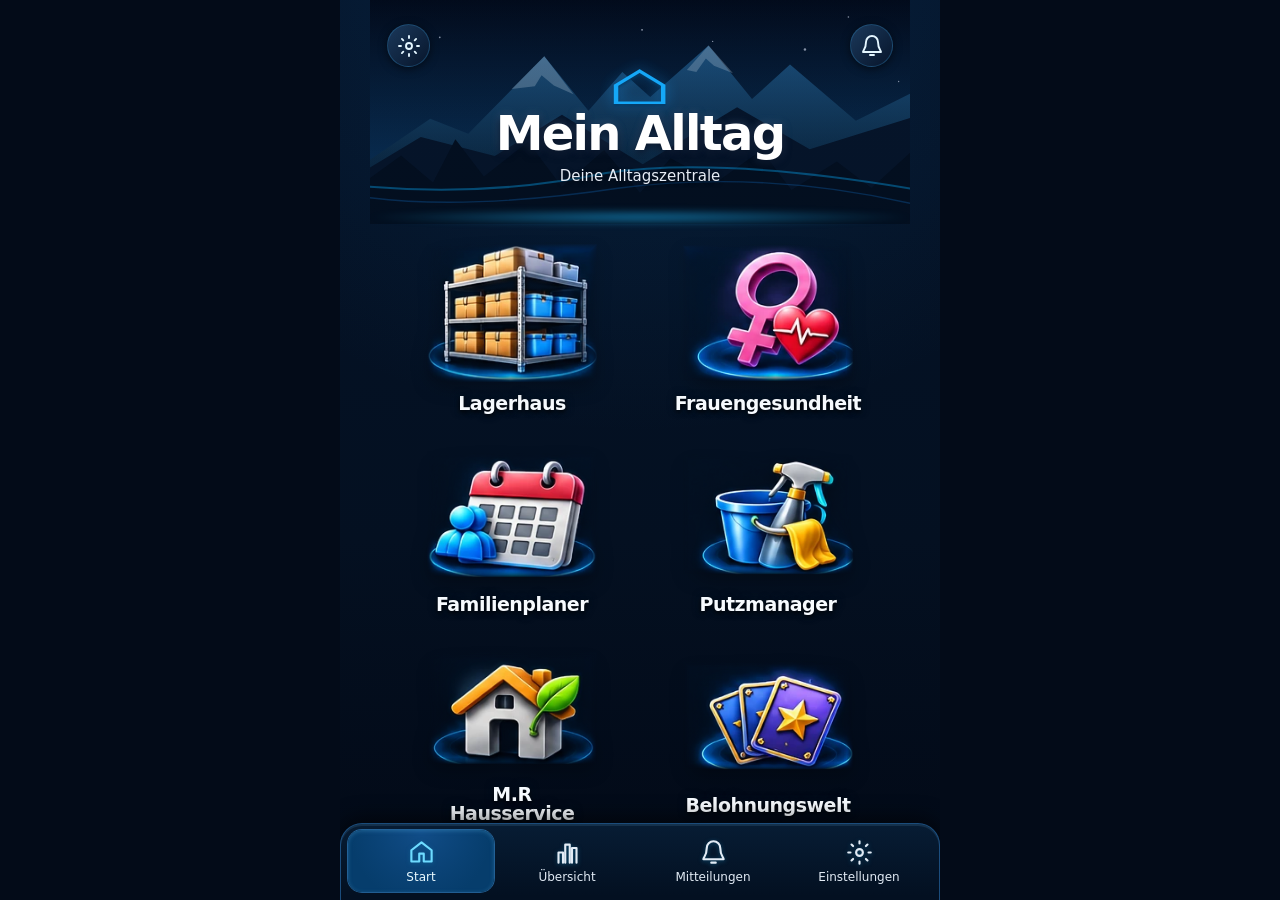
==== commit d3394324: "chore(fg08): preserve exact source-file line endings" ====
--- a/index.html
+++ b/index.html
@@ -64,4 +64,4 @@
   </div>
   <script type="module" src="./assets/app.js"></script>
 </body>
-</html>+</html>
--- a/assets/frauendesign.css
+++ b/assets/frauendesign.css
@@ -108,4 +108,4 @@
 .study-photo-remove span{display:flex;align-items:center;gap:5px;font-size:11px;color:#844366;margin-top:6px}
 .study-photo-remove input{width:18px;height:18px;accent-color:#9e4a73}
 @media(min-width:480px){.health-app{padding-left:20px;padding-right:20px}.health-nav{margin-left:-20px;margin-right:-20px}.health-design-tile{min-height:91px}.health-design-tile .health-design-icon{width:54px;height:54px}.health-design-section{padding:0 7px 9px}.study-home-content{grid-template-columns:80px 1fr}.study-home-symbol{width:73px;min-height:90px}.study-home-chip{min-height:40px}}
-@media(max-width:359px){.health-heading{gap:6px}.health-heading h1{font-size:22px}.health-heading-emblem{width:23px;height:23px}.health-dashboard-cycle{padding:10px 8px}.health-dashboard-cycle .health-cycle-ring{max-width:115px}.health-next-new strong{font-size:15px}.health-dashboard-actions button{font-size:11px;gap:3px}.health-design-tile{gap:4px;padding:5px 2px;min-height:75px}.health-design-tile .health-design-icon{width:34px;height:39px;padding:8px}.health-design-tile .health-tile-text strong{font-size:11.5px}.health-design-tile .health-tile-text span{font-size:9px}.study-home-content{grid-template-columns:48px 1fr;gap:4px}.study-home-symbol{width:46px;min-height:67px;font-size:27px}.study-home-chip{font-size:8.5px;gap:2px}.study-home-chip span{font-size:11px}}+@media(max-width:359px){.health-heading{gap:6px}.health-heading h1{font-size:22px}.health-heading-emblem{width:23px;height:23px}.health-dashboard-cycle{padding:10px 8px}.health-dashboard-cycle .health-cycle-ring{max-width:115px}.health-next-new strong{font-size:15px}.health-dashboard-actions button{font-size:11px;gap:3px}.health-design-tile{gap:4px;padding:5px 2px;min-height:75px}.health-design-tile .health-design-icon{width:34px;height:39px;padding:8px}.health-design-tile .health-tile-text strong{font-size:11.5px}.health-design-tile .health-tile-text span{font-size:9px}.study-home-content{grid-template-columns:48px 1fr;gap:4px}.study-home-symbol{width:46px;min-height:67px;font-size:27px}.study-home-chip{font-size:8.5px;gap:2px}.study-home-chip span{font-size:11px}}
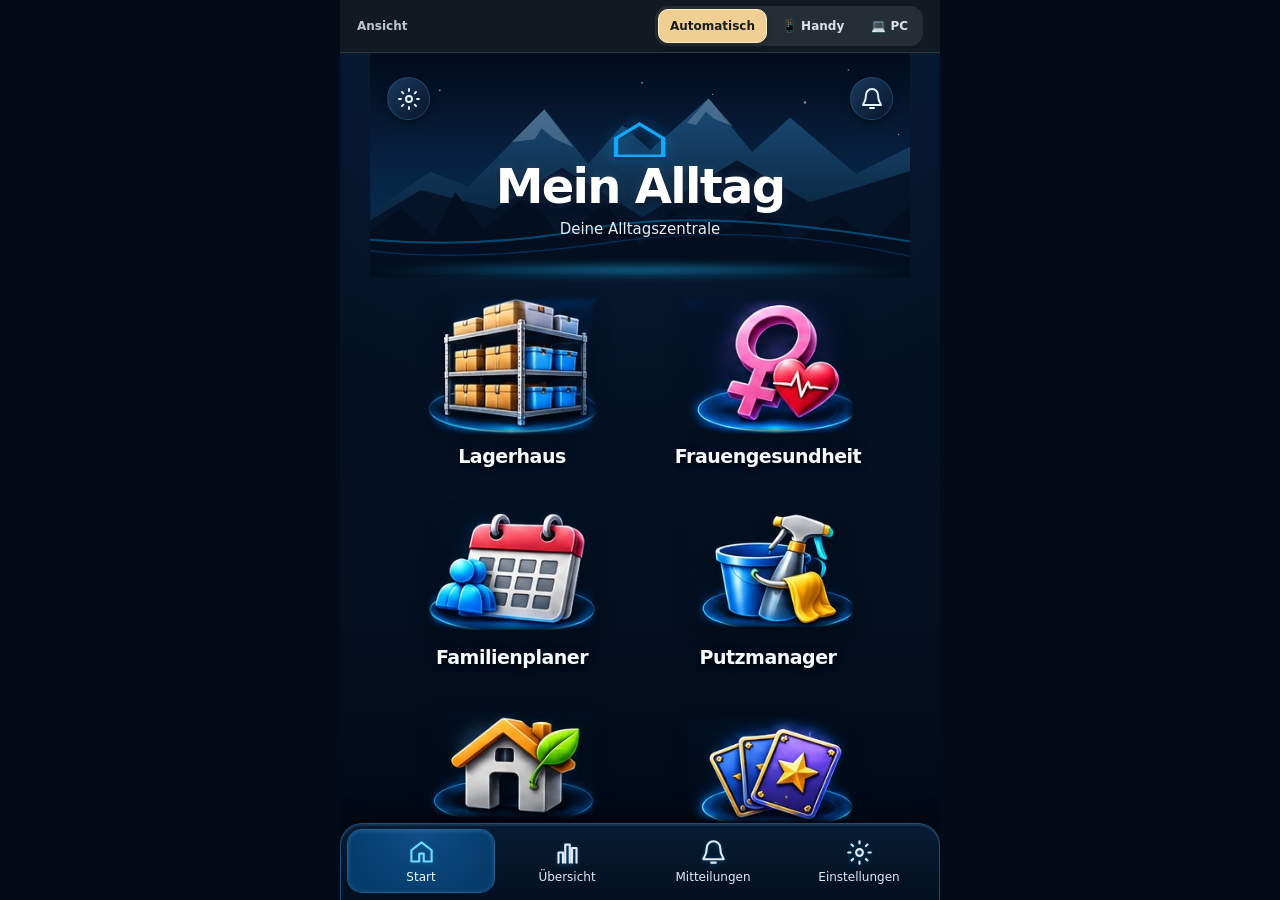
==== commit c9f52bc3: "LAYOUT01 v0.28.6: index.html aktualisieren" ====
--- a/index.html
+++ b/index.html
@@ -24,6 +24,7 @@
   <link rel="stylesheet" href="./assets/reward-cards.css" />
   <link rel="stylesheet" href="./assets/reward-premium.css" />
   <link rel="stylesheet" href="./assets/reward-pack-effects.css" />
+  <link rel="stylesheet" href="./assets/display-layout.css" />
   <title>Mein Alltag</title>
 </head>
 <body>
@@ -40,6 +41,15 @@
         <svg viewBox="0 0 24 24" fill="none" stroke="currentColor" stroke-width="1.9" stroke-linecap="round" stroke-linejoin="round"><path d="M12 3.1 14 4l1.9-.4 1.9 2.1-.5 1.9.9 2 1.8 1v2.8l-1.8 1-.9 2 .5 1.9-1.9 2.1-1.9-.4-2 .9-2-.9-1.9.4-1.9-2.1.5-1.9-.9-2-1.8-1v-2.8l1.8-1 .9-2-.5-1.9 1.9-2.1L10 4Z"/><circle cx="12" cy="12" r="3"/></svg>
       </button>
     </header>
+
+    <div class="layout-mode-bar" id="layoutSwitch" role="group" aria-label="Bildschirmansicht auswählen">
+      <span class="layout-label">Ansicht</span>
+      <div class="layout-options">
+        <button type="button" data-layout-mode="auto" aria-pressed="true" title="Automatisch an Bildschirm anpassen">Automatisch</button>
+        <button type="button" data-layout-mode="mobile" aria-pressed="false" title="Handyansicht verwenden">📱 Handy</button>
+        <button type="button" data-layout-mode="desktop" aria-pressed="false" title="PC-Ansicht verwenden">💻 PC</button>
+      </div>
+    </div>
 
     <main id="view" tabindex="-1" aria-live="polite"></main>
 
--- a/assets/frauendesign.css
+++ b/assets/frauendesign.css
@@ -109,3 +109,11 @@
 .study-photo-remove input{width:18px;height:18px;accent-color:#9e4a73}
 @media(min-width:480px){.health-app{padding-left:20px;padding-right:20px}.health-nav{margin-left:-20px;margin-right:-20px}.health-design-tile{min-height:91px}.health-design-tile .health-design-icon{width:54px;height:54px}.health-design-section{padding:0 7px 9px}.study-home-content{grid-template-columns:80px 1fr}.study-home-symbol{width:73px;min-height:90px}.study-home-chip{min-height:40px}}
 @media(max-width:359px){.health-heading{gap:6px}.health-heading h1{font-size:22px}.health-heading-emblem{width:23px;height:23px}.health-dashboard-cycle{padding:10px 8px}.health-dashboard-cycle .health-cycle-ring{max-width:115px}.health-next-new strong{font-size:15px}.health-dashboard-actions button{font-size:11px;gap:3px}.health-design-tile{gap:4px;padding:5px 2px;min-height:75px}.health-design-tile .health-design-icon{width:34px;height:39px;padding:8px}.health-design-tile .health-tile-text strong{font-size:11.5px}.health-design-tile .health-tile-text span{font-size:9px}.study-home-content{grid-template-columns:48px 1fr;gap:4px}.study-home-symbol{width:46px;min-height:67px;font-size:27px}.study-home-chip{font-size:8.5px;gap:2px}.study-home-chip span{font-size:11px}}
+
+/* FG09 | Kinderwunsch – accessible data views on the existing rose dashboard. */
+.fertility-home{margin:13px 0 17px}.fertility-home-action{width:100%;display:flex;align-items:center;gap:10px;text-align:left;border:1px solid #e5b8cb;background:linear-gradient(125deg,#fffaf9,#f5d9e8);border-radius:19px;padding:15px 13px;color:#652848;box-shadow:0 4px 12px #b78b9f33;min-height:85px}
+.fertility-home-symbol{display:flex;align-items:center;justify-content:center;flex:none;width:49px;height:49px;border-radius:15px;background:#f3c8da;font-size:33px;color:#8f3b65}.fertility-home-action>span:nth-child(2){min-width:0;flex:1;display:flex;flex-direction:column;gap:3px}.fertility-home-action strong{font:700 19px Georgia,serif}.fertility-home-action b{font-size:12px;color:#723454}.fertility-home-action small{font-size:11px;color:#73546a;line-height:1.45}.fertility-home-arrow{font-size:28px}
+.fertility-page{color:#5d3650}.fertility-title{display:flex;align-items:center;gap:11px;margin:12px 0}.fertility-title>span{width:54px;height:54px;display:grid;place-items:center;background:#f0d4e1;border-radius:17px;font-size:36px;color:#923e68}.fertility-title h2{font:700 28px Georgia,serif;margin:0;color:#652343}.fertility-title p{font-size:12px;margin:5px 0 0;color:#7b5870}.fertility-caution,.fertility-warning{padding:11px 12px;border-radius:12px;background:#fff5e8;border:1px solid #e2c8a7;color:#714e37;font-size:12px;line-height:1.55}.fertility-warning{margin-top:12px}
+.fertility-overview-grid{display:grid;grid-template-columns:1fr 1fr;gap:9px;margin:14px 0}.fertility-overview-card{padding:14px 10px;background:#fff9fa;border:1px solid #e7c9d7;border-radius:15px;min-width:0}.fertility-overview-card span{display:block;font-size:11px;color:#83546a}.fertility-overview-card strong{display:block;margin:5px 0;font-size:19px;color:#682646;overflow-wrap:anywhere}.fertility-overview-card small{font-size:10px;color:#8a687c}
+.fertility-panel,.fertility-log{padding:14px;background:#fffcfc;border:1px solid #e8cad8;border-radius:16px;margin:12px 0;box-shadow:0 2px 10px #be8ca018}.fertility-panel h3,.fertility-log h3{font:700 21px Georgia,serif;margin:0 0 9px;color:#702b4b}.fertility-panel p,.fertility-log p{font-size:12px;line-height:1.55;margin:8px 0}.fertility-main-date{font-size:19px!important;font-weight:750;color:#8e335f}.fertility-chart-scroll{overflow-x:auto;max-width:100%;margin:9px 0;scrollbar-width:thin}.fertility-chart-scroll svg{display:block;max-width:none}.fertility-footnote{font-size:11px!important;color:#846475;line-height:1.55;margin:9px 0}.fertility-trend{margin-top:10px;padding:10px;border-radius:12px;background:#faeff3}.fertility-trend strong{font-size:13px}.fertility-quick{display:grid;grid-template-columns:1fr 1fr;gap:8px}.fertility-quick button,.fertility-cycle-link{min-height:46px;padding:9px;text-align:left;border:1px solid #d9afc3;border-radius:11px;background:#fbeaf1;color:#743856;font-size:12px;font-weight:700}.fertility-cycle-link{display:block;width:100%;margin:12px 0;text-align:center}.fertility-tag{display:inline-flex;padding:5px 8px;background:#f5e0eb;border:1px solid #ecc5d6;border-radius:999px;color:#734363;font-size:11px;line-height:1.4;max-width:100%;overflow-wrap:anywhere}.fertility-tag.lhplus{background:#e2f0e7;color:#2d6247;border-color:#bedbc7}.fertility-log-row{display:flex;justify-content:space-between;gap:8px;align-items:flex-start;border-top:1px solid #f0dfe8;padding:9px 0}.fertility-log-row>b{font-size:12px;white-space:nowrap}.fertility-log-row>div{display:flex;justify-content:flex-end;flex-wrap:wrap;gap:4px}.fertility-empty{padding:13px;border-radius:11px;background:#faeef4;font-size:12px;line-height:1.5}.fertility-day-detail{margin:13px 0;padding:13px;border:1px solid #e3c3d1;background:#fff7fa;border-radius:14px}.fertility-day-detail>strong{font-size:14px}.fertility-day-detail>p{font-size:12px}.fertility-day-tags{display:flex;flex-wrap:wrap;gap:5px;margin:9px 0}.fertility-calendar-legend{display:flex;flex-wrap:wrap;gap:7px;font-size:10px;color:#875d74;margin:9px 0}.health-calendar-day.fertility-estimated{background:#e8f3e8;border-color:#b8d9c2;color:#275d47}.health-calendar-day.fertility-ovulation{background:#bee4d0;border:2px solid #5eae89;color:#175739}.health-calendar-day.fertility-lh-positive{box-shadow:inset 0 0 0 2px #4e9f82}.health-calendar-day.selected{outline:3px solid #8f3965;outline-offset:-2px}
+@media(max-width:360px){.fertility-home-action strong{font-size:16px}.fertility-overview-card strong{font-size:15px}.fertility-quick button{font-size:11px}}
--- a/assets/display-layout.css
+++ b/assets/display-layout.css
@@ -0,0 +1,52 @@
+/* LAYOUT01: responsiver Desktop/Handy-Wechsel; Speicherung ausschließlich der Ansicht. */
+.layout-mode-bar{position:relative;z-index:25;flex:none;display:flex;align-items:center;justify-content:flex-end;gap:8px;min-height:47px;padding:6px 17px;border-bottom:1px solid #ffffff22;background:#111a23;color:#dce4e9;font:650 12px/1.2 Inter,system-ui,sans-serif}
+.layout-mode-bar .layout-label{margin-right:auto;white-space:nowrap;opacity:.85}
+.layout-mode-bar .layout-options{display:flex;gap:3px;padding:3px;border-radius:13px;background:#ffffff15}
+.layout-mode-bar button{white-space:nowrap;min-height:34px;padding:7px 11px;border:1px solid transparent;border-radius:10px;background:transparent;color:inherit;font:700 12px/1.2 Inter,system-ui,sans-serif}
+.layout-mode-bar button[aria-pressed='true']{background:#f0cf92;border-color:#fff0c5;color:#181b20;box-shadow:0 2px 6px #0002}
+.layout-mode-bar button:focus-visible{outline:3px solid #ffcc73;outline-offset:2px}
+body.health-mode .layout-mode-bar{background:#f9e6eb;border-color:#e1c1ce;color:#6d3551}
+body.health-mode .layout-mode-bar .layout-options{background:#ead4de}
+body.health-mode .layout-mode-bar button[aria-pressed='true']{background:#8f4266;border-color:#8f4266;color:white}
+body.layout-mobile .app-shell{width:100%;max-width:600px}
+body.layout-desktop .app-shell{width:100%;max-width:1380px;box-shadow:0 0 50px #0002}
+body.layout-desktop main#view{padding:20px 28px 30px}
+body.layout-desktop .module-grid{max-width:1100px;grid-template-columns:repeat(3,minmax(0,1fr))}
+body.layout-desktop .glass-card{padding:22px 26px}
+body.layout-desktop .section-heading h1{font-size:33px}
+body.layout-desktop .bw-home{max-width:1200px;margin:auto}
+body.layout-desktop .bw-home-modules{grid-template-columns:repeat(3,minmax(0,1fr));grid-auto-rows:205px;gap:13px;padding:13px 28px}
+body.layout-desktop .bw-module{min-height:185px;border:1px solid #ffffff1c;background:#ffffff09}
+body.layout-desktop .bw-module img{width:100%;height:158px;max-height:158px;object-fit:contain}
+body.layout-desktop .bw-module span{font-size:17px}
+body.layout-desktop .pm-root{max-width:1200px;margin-inline:auto}
+body.layout-desktop .pm-gallery{grid-template-columns:repeat(3,minmax(0,1fr))}
+body.layout-desktop .pm-room-list{grid-template-columns:repeat(2,minmax(0,1fr))}
+/* Frauengesundheit: Karten werden auf dem PC in zwei echten Spalten verteilt. */
+body.layout-desktop.health-mode main#view{padding:0!important}
+body.layout-desktop .health-app{width:100%;max-width:1300px;margin:0 auto;padding:18px 26px 0}
+body.layout-desktop .health-heading{padding:14px 8px 22px}
+body.layout-desktop .health-heading h1{font-size:39px}
+body.layout-desktop .health-content:has(> .health-dashboard-kicker){display:grid;grid-template-columns:repeat(2,minmax(0,1fr));gap:14px 20px;align-items:start}
+body.layout-desktop .health-content:has(> .health-dashboard-kicker)>*{min-width:0}
+body.layout-desktop .health-content:has(> .health-dashboard-kicker)>.health-dashboard-kicker{grid-column:1/-1;text-align:left;margin:0;font-size:15px}
+body.layout-desktop .health-content:has(> .health-dashboard-kicker)>.health-dashboard-cycle{grid-column:1;min-height:170px;align-self:stretch}
+body.layout-desktop .health-content:has(> .health-dashboard-kicker)>.health-dashboard-actions{grid-column:2;align-self:stretch;grid-template-columns:repeat(3,minmax(0,1fr));gap:10px;margin:0}
+body.layout-desktop .health-dashboard-actions button{min-width:0;min-height:110px;border-radius:17px;flex-direction:column;font-size:14px}
+body.layout-desktop .health-content:has(> .health-dashboard-kicker)>.health-dashboard-appointment{grid-column:1/-1;margin:0}
+body.layout-desktop .health-content:has(> .health-dashboard-kicker)>.health-design-section,
+body.layout-desktop .health-content:has(> .health-dashboard-kicker)>.study-home,
+body.layout-desktop .health-content:has(> .health-dashboard-kicker)>.fertility-home{margin:0;align-self:stretch}
+body.layout-desktop .health-design-band{font-size:20px}
+body.layout-desktop .health-design-tile{min-height:100px}
+body.layout-desktop .health-design-tile .health-tile-text strong{font-size:18px}
+body.layout-desktop .study-home-chip{min-height:38px;font-size:12px}
+body.layout-desktop .health-content:not(:has(> .health-dashboard-kicker)){width:100%;max-width:1050px;margin:0 auto}
+body.layout-desktop .health-nav{margin:18px -26px 0;border-radius:20px 20px 0 0}
+body.layout-desktop .study-topic-grid{grid-template-columns:repeat(5,minmax(0,1fr))}
+body.layout-desktop .fertility-overview-grid{grid-template-columns:repeat(4,minmax(0,1fr))}
+body.layout-desktop .health-app .ls-grid{grid-template-columns:repeat(3,minmax(0,1fr))}
+/* Erzwingt jemand die PC-Sicht auf dem Handy, wird seitlich gescrollt statt Text verkleinert. */
+@media(max-width:919px){body.layout-desktop{overflow-x:auto;overscroll-behavior-x:auto}body.layout-desktop .app-shell{width:1020px;max-width:none;margin:0;overflow:hidden}body.layout-desktop .layout-mode-bar{position:sticky;left:0;max-width:100vw}body.layout-desktop .health-app{padding-left:24px;padding-right:24px}}
+@media(max-width:440px){.layout-mode-bar{min-height:43px;gap:3px;padding:4px 7px;font-size:10px}.layout-mode-bar button{font-size:11px;min-height:32px;padding:6px 8px}.layout-mode-bar .layout-options{gap:0}}
+@media(prefers-reduced-motion:reduce){.layout-mode-bar button{transition:none}}
